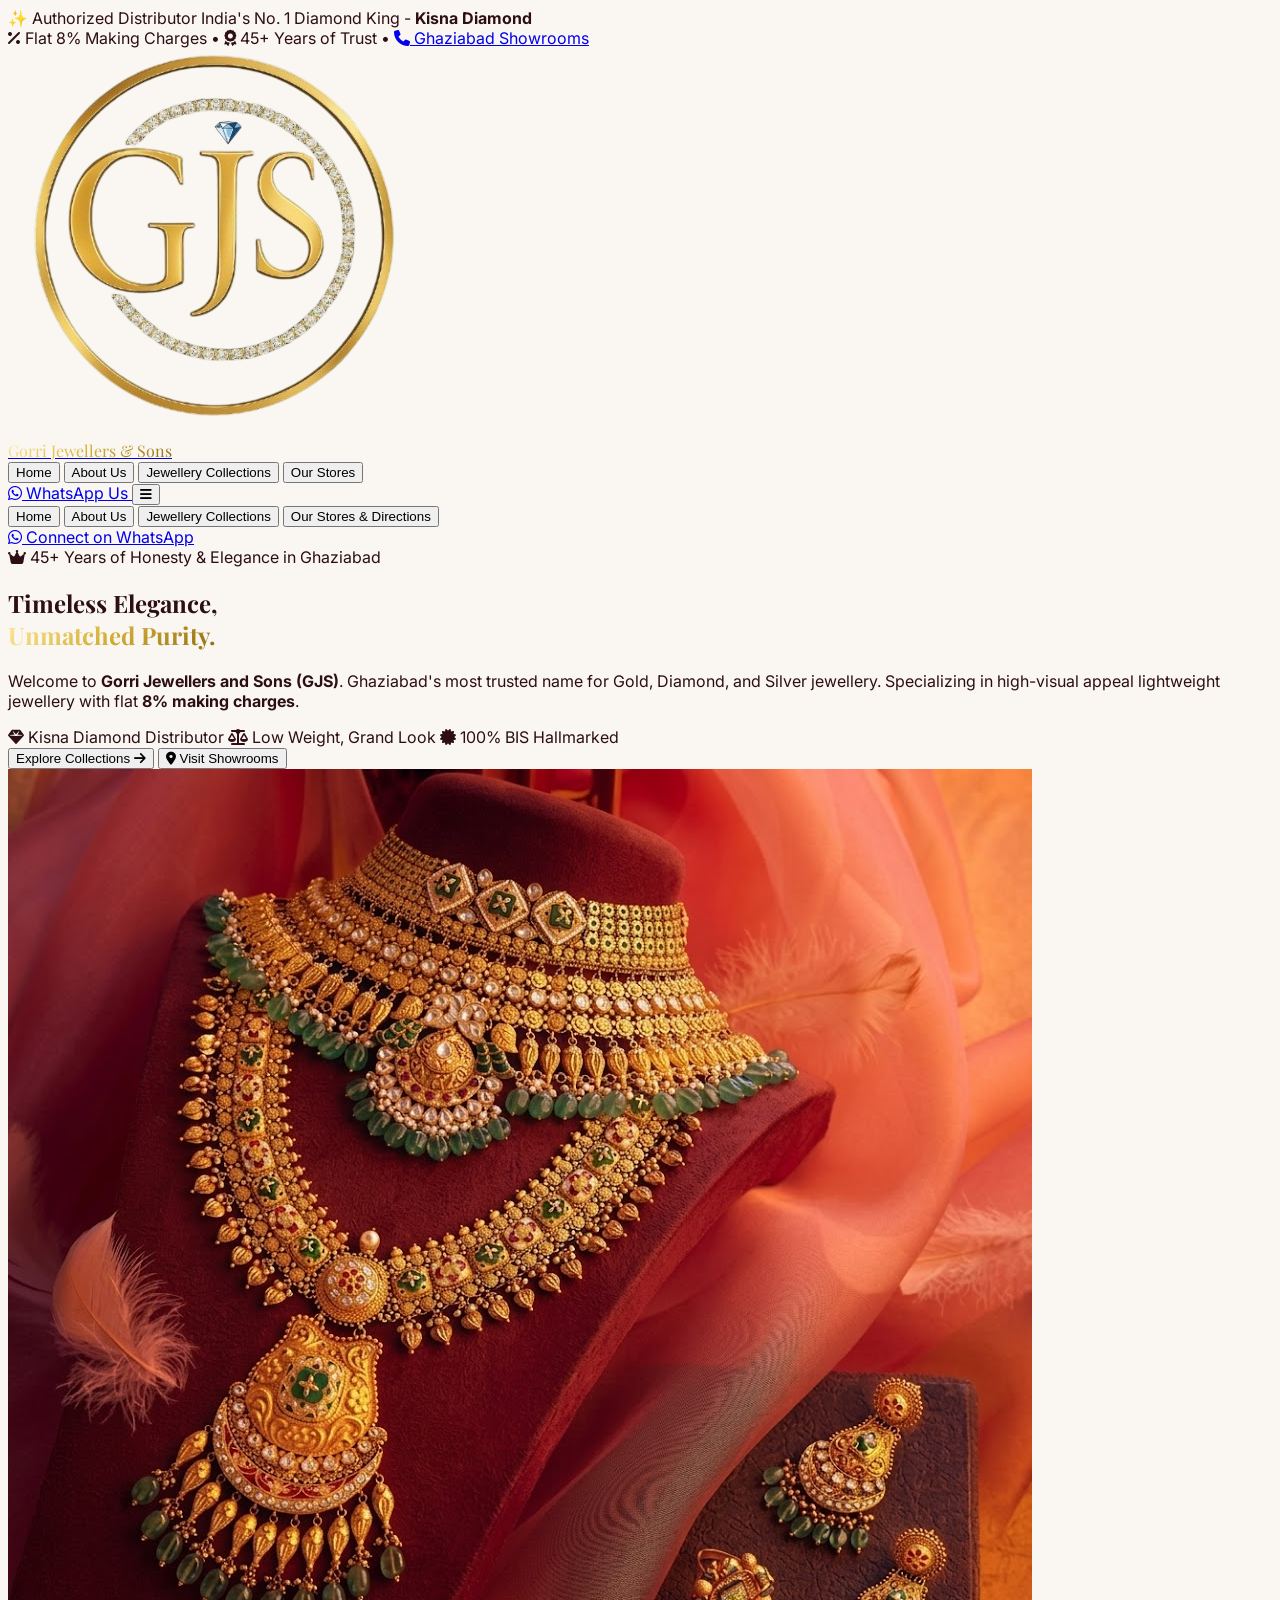
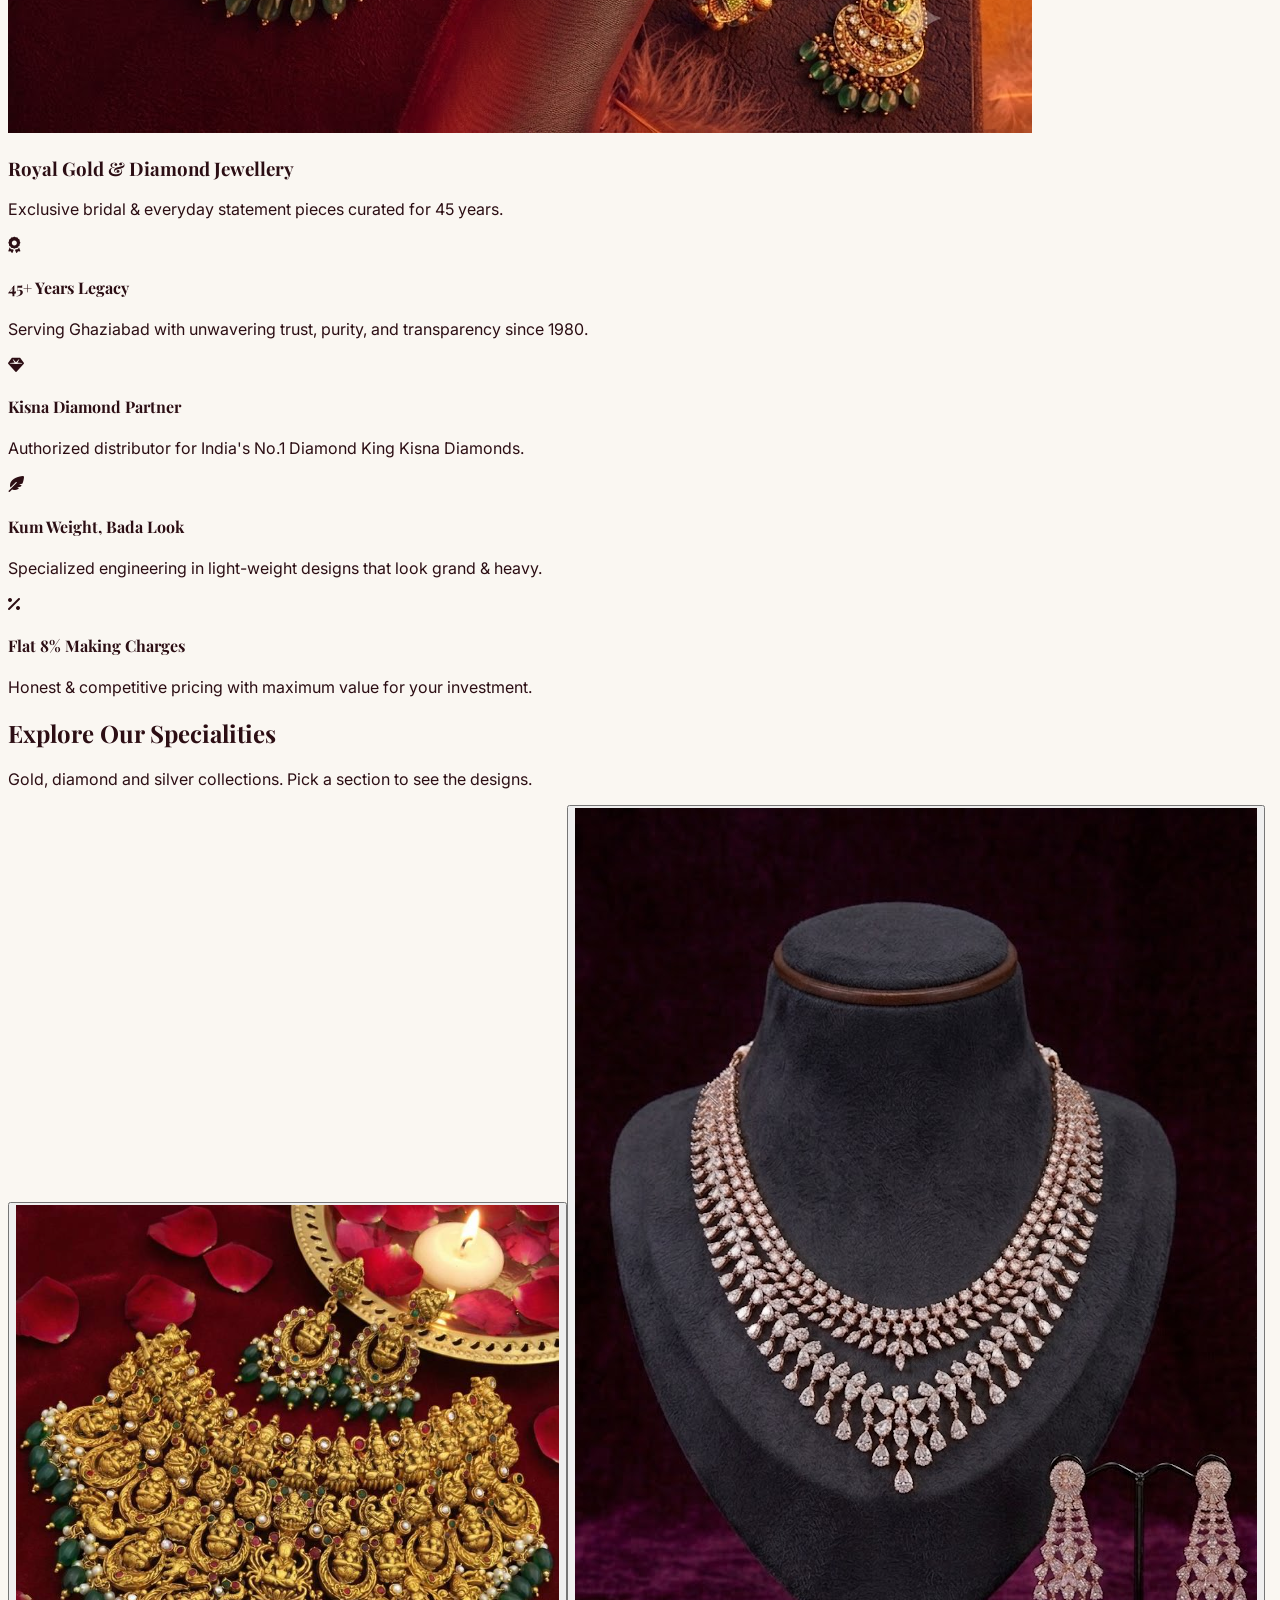
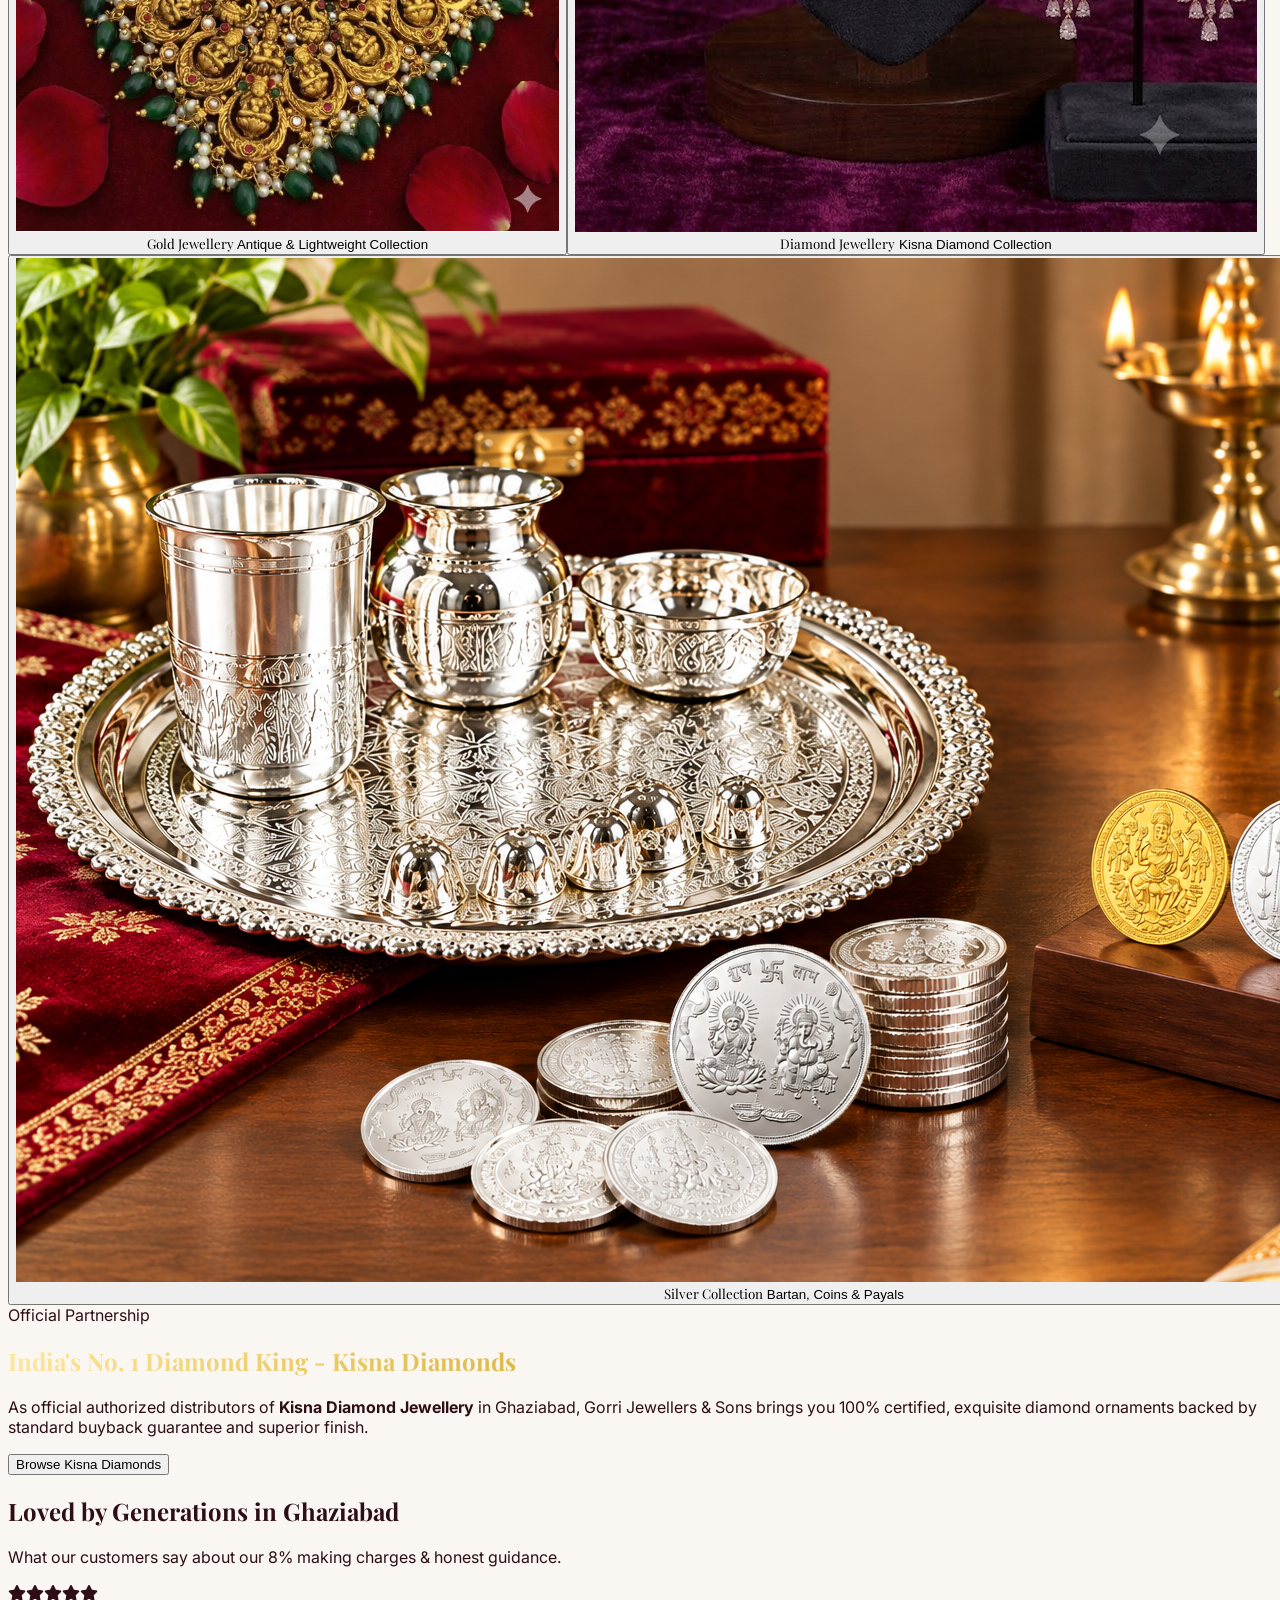
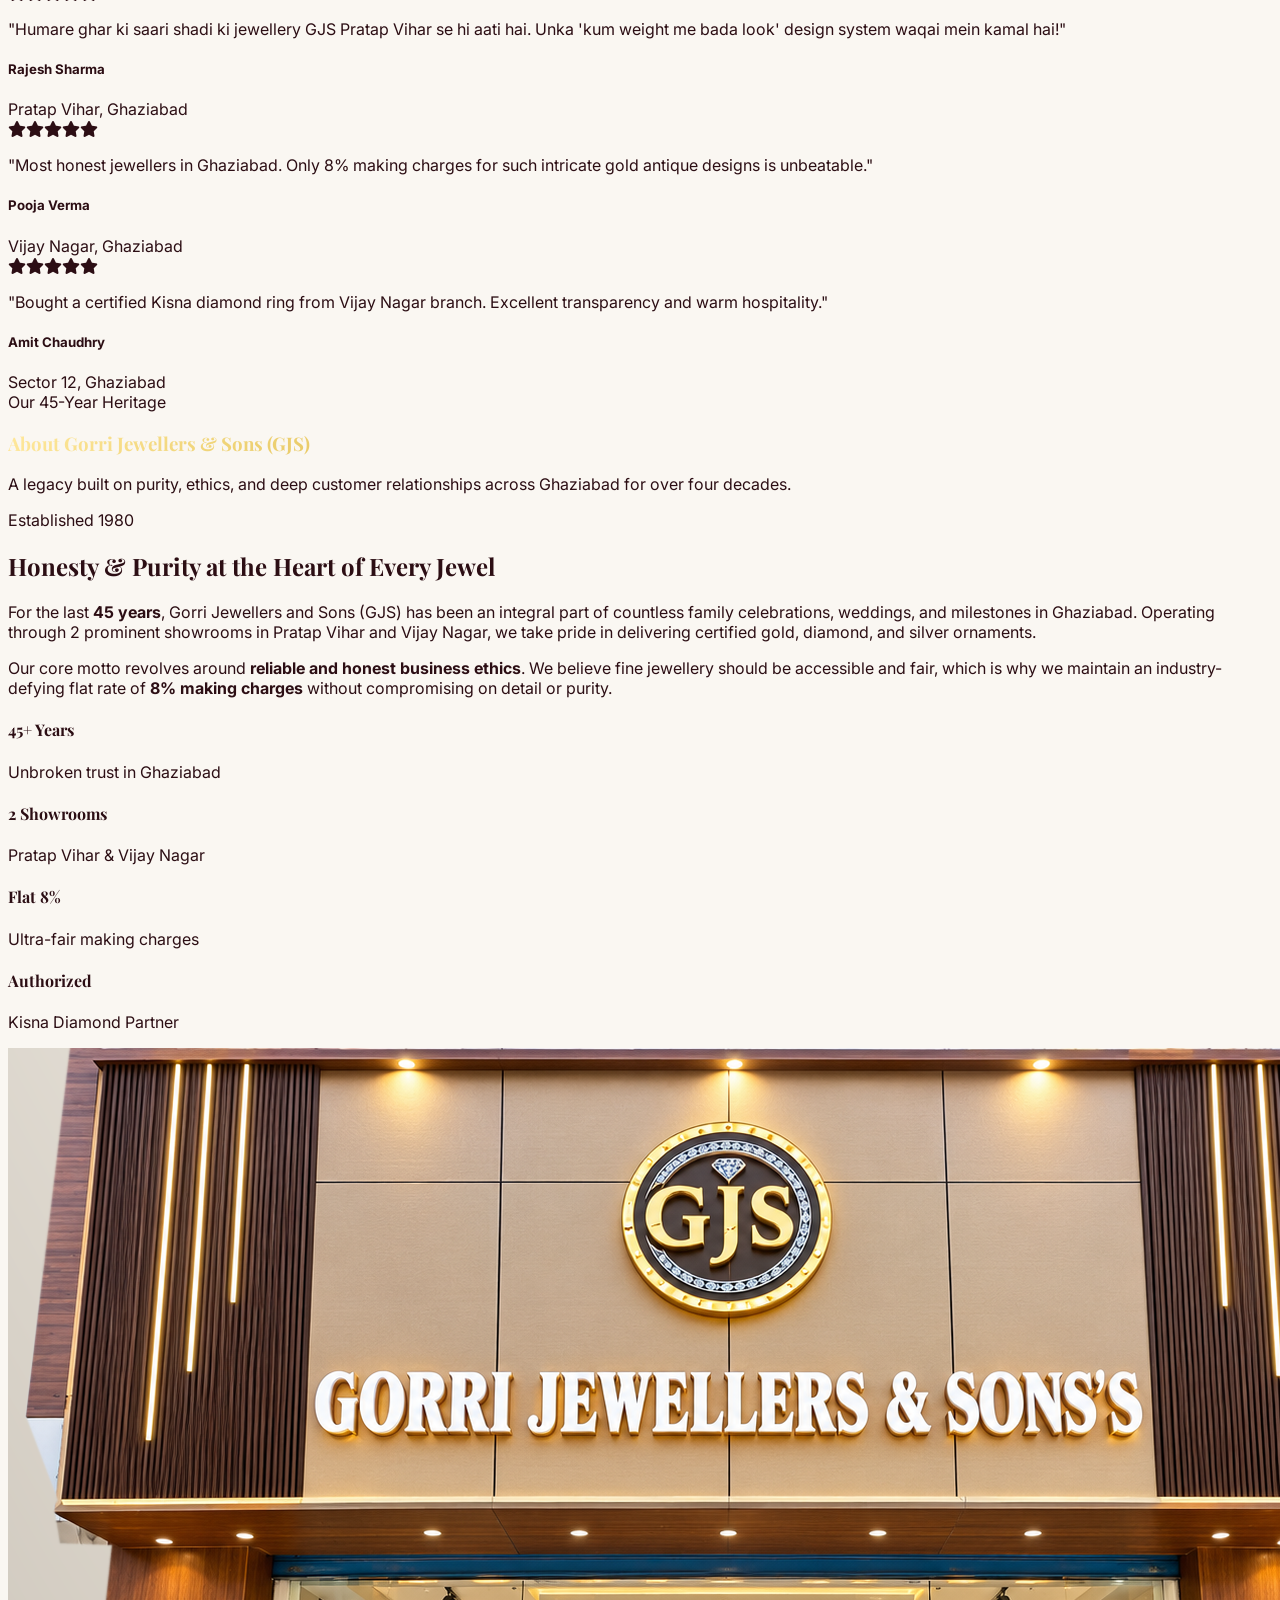
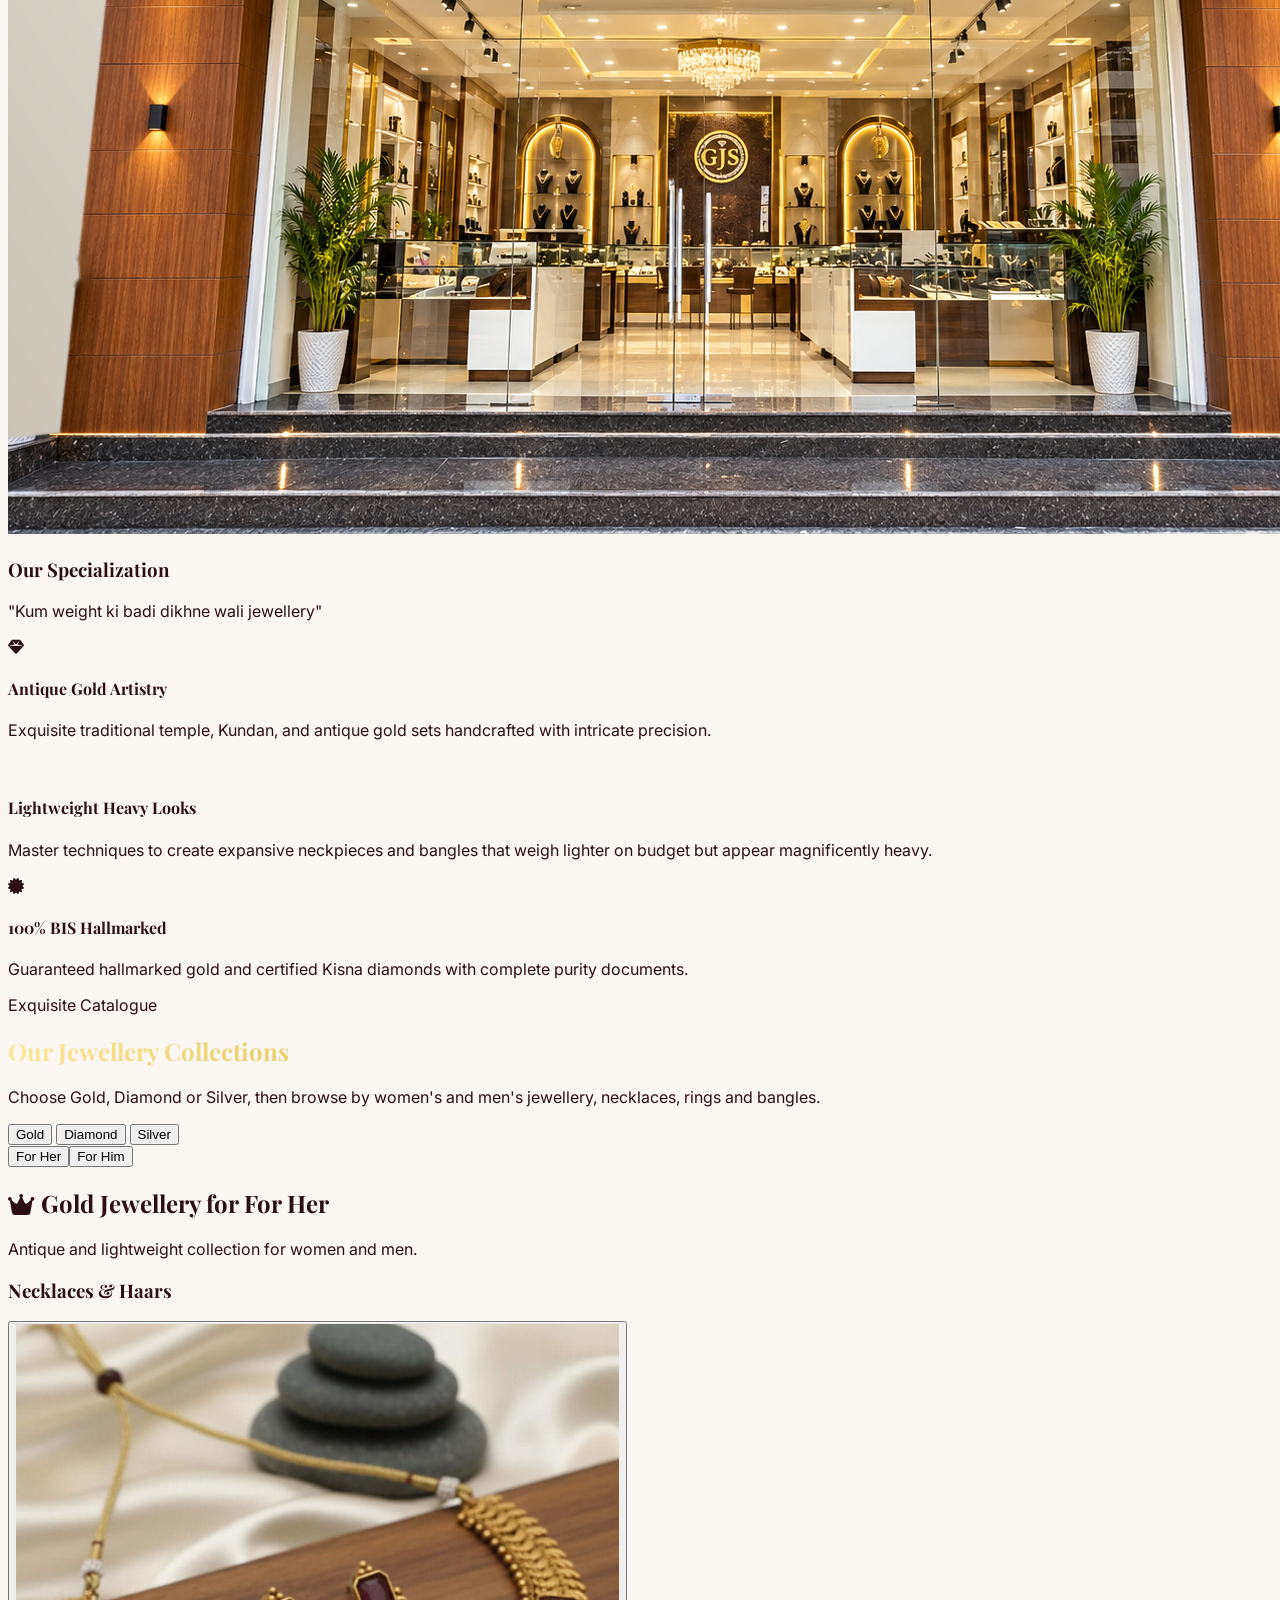
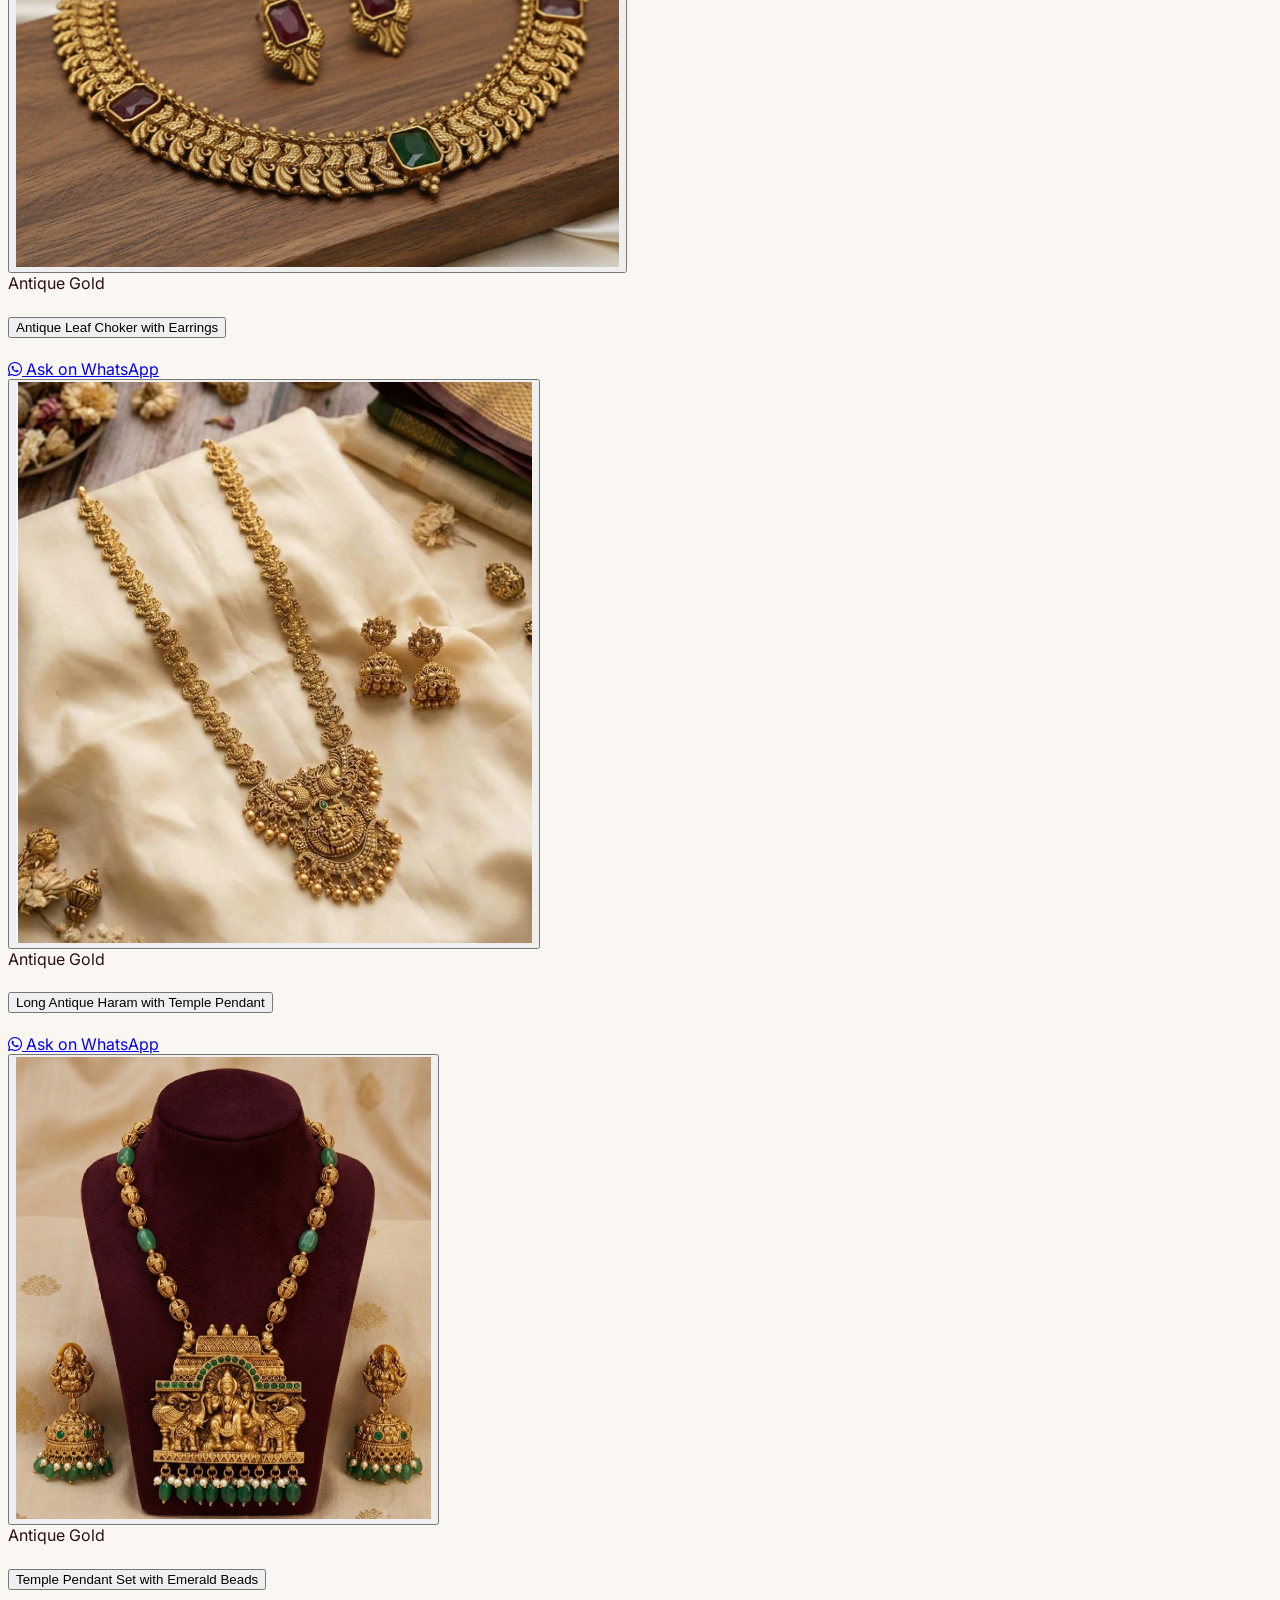
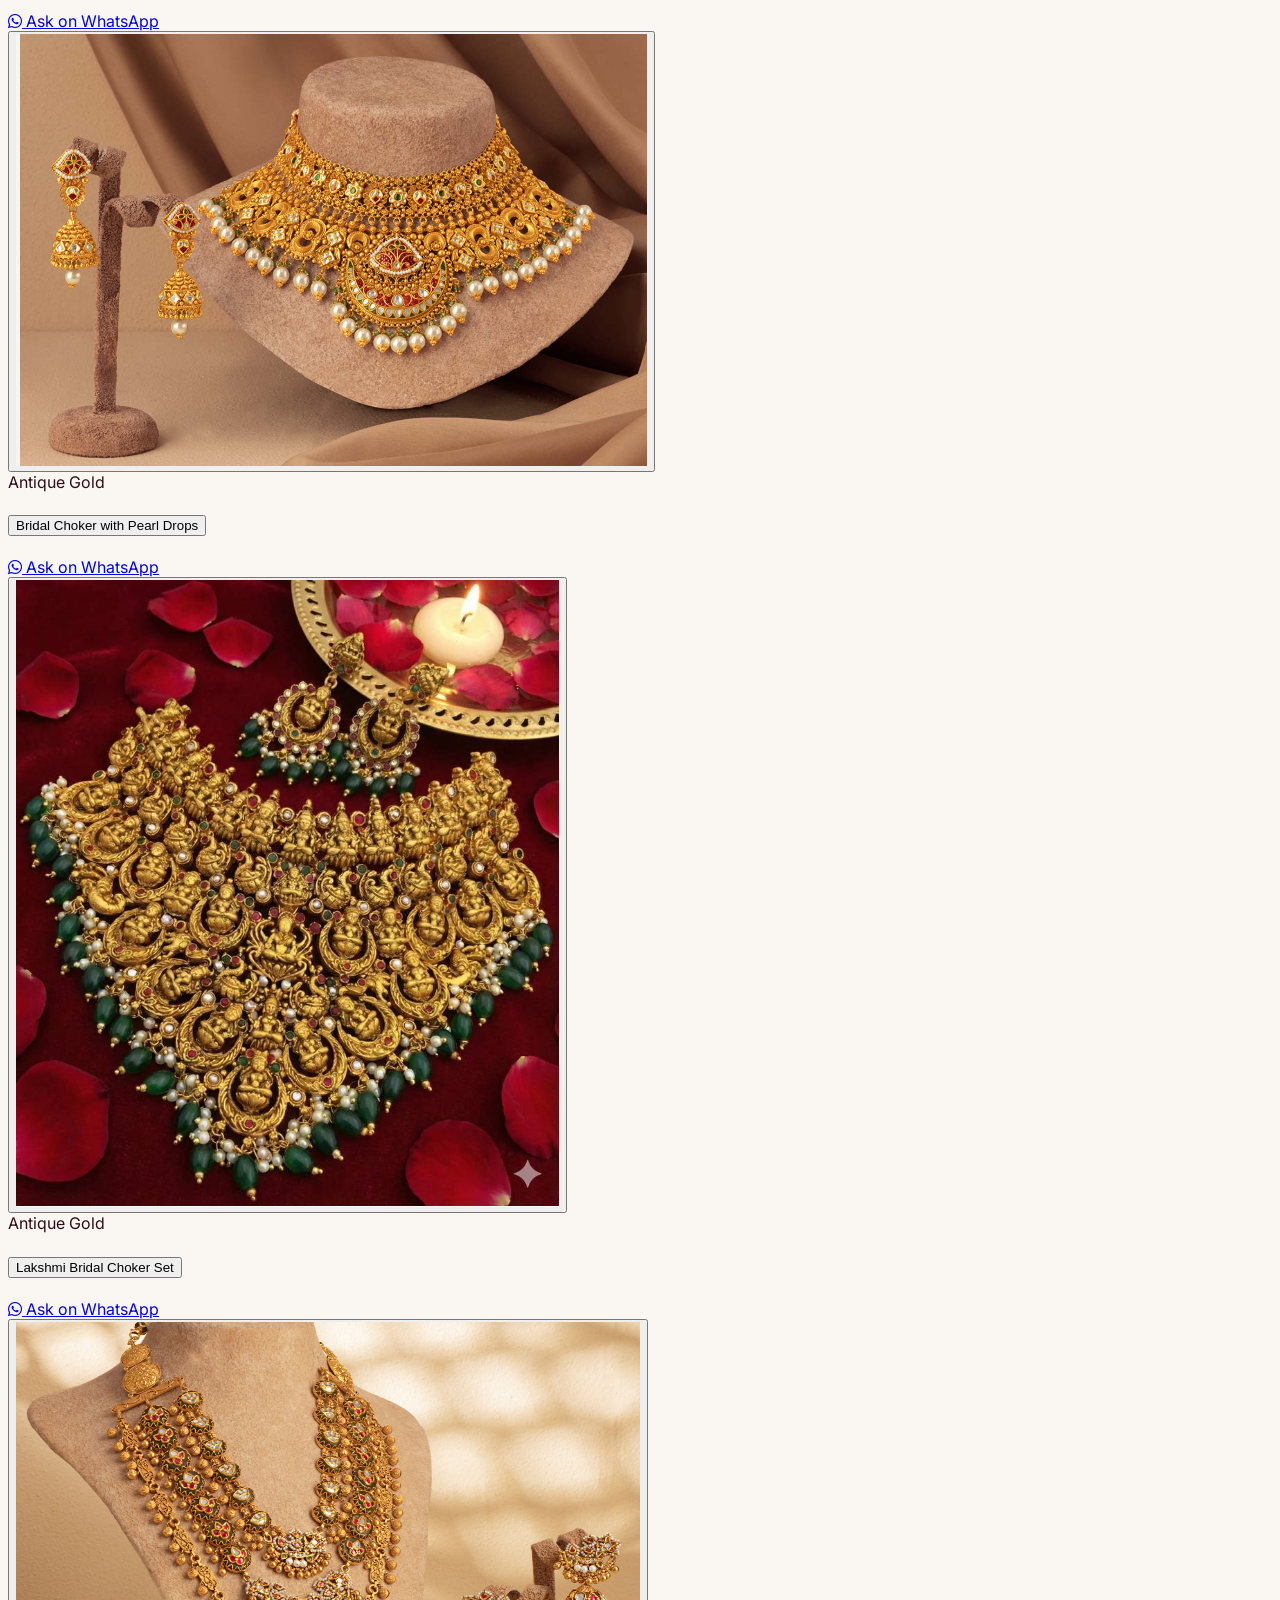
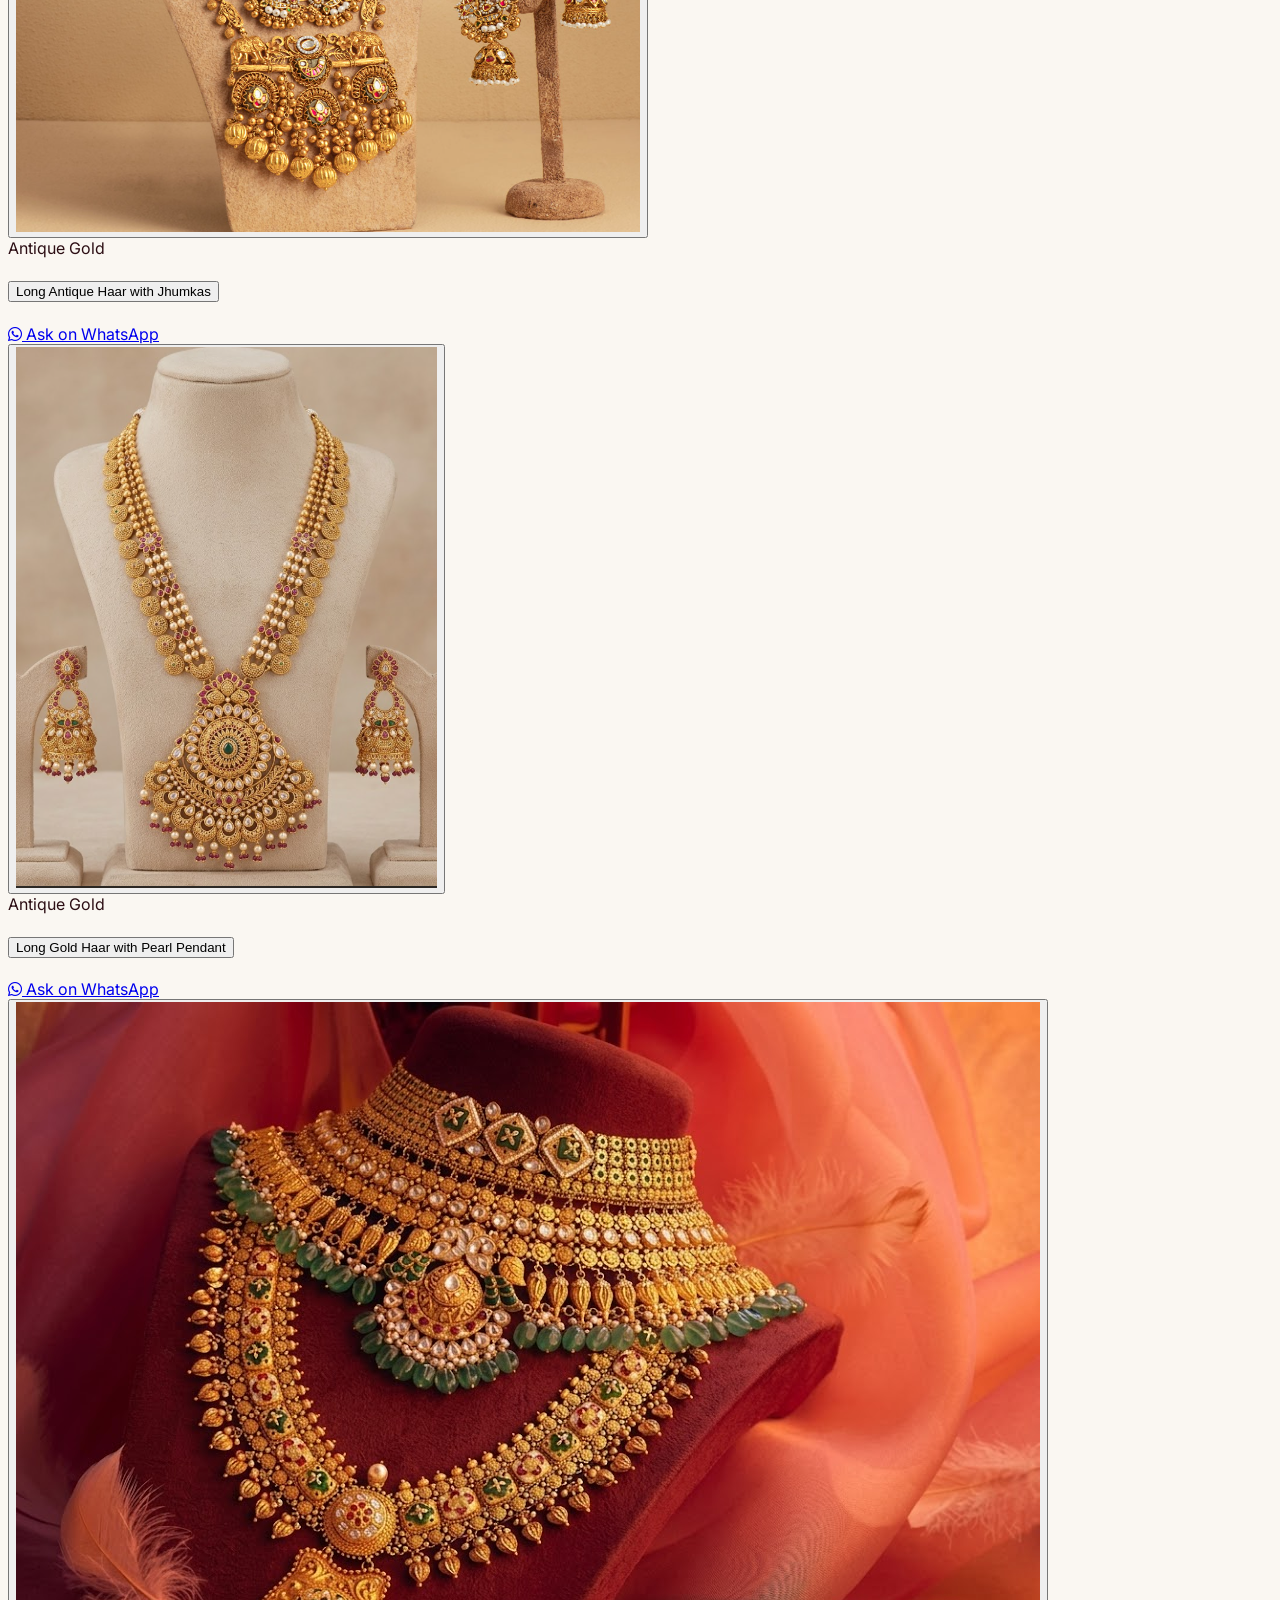
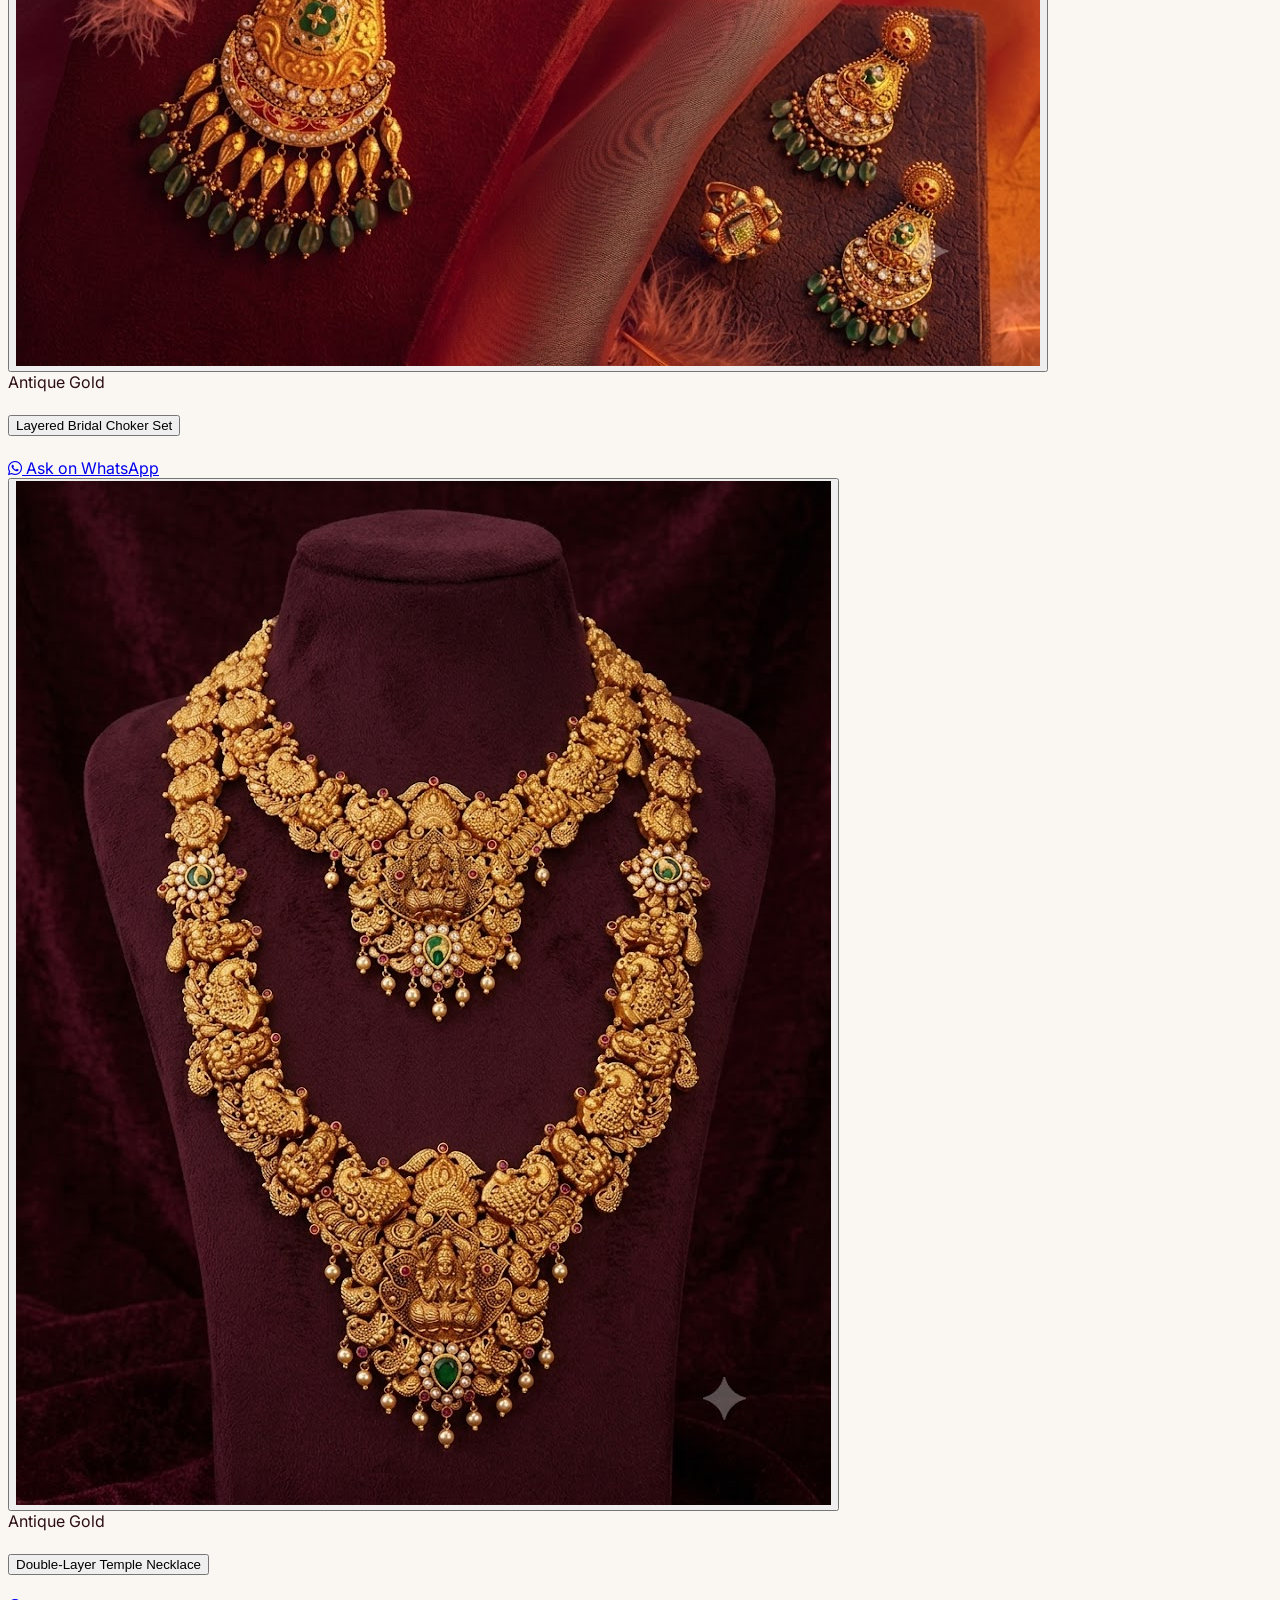
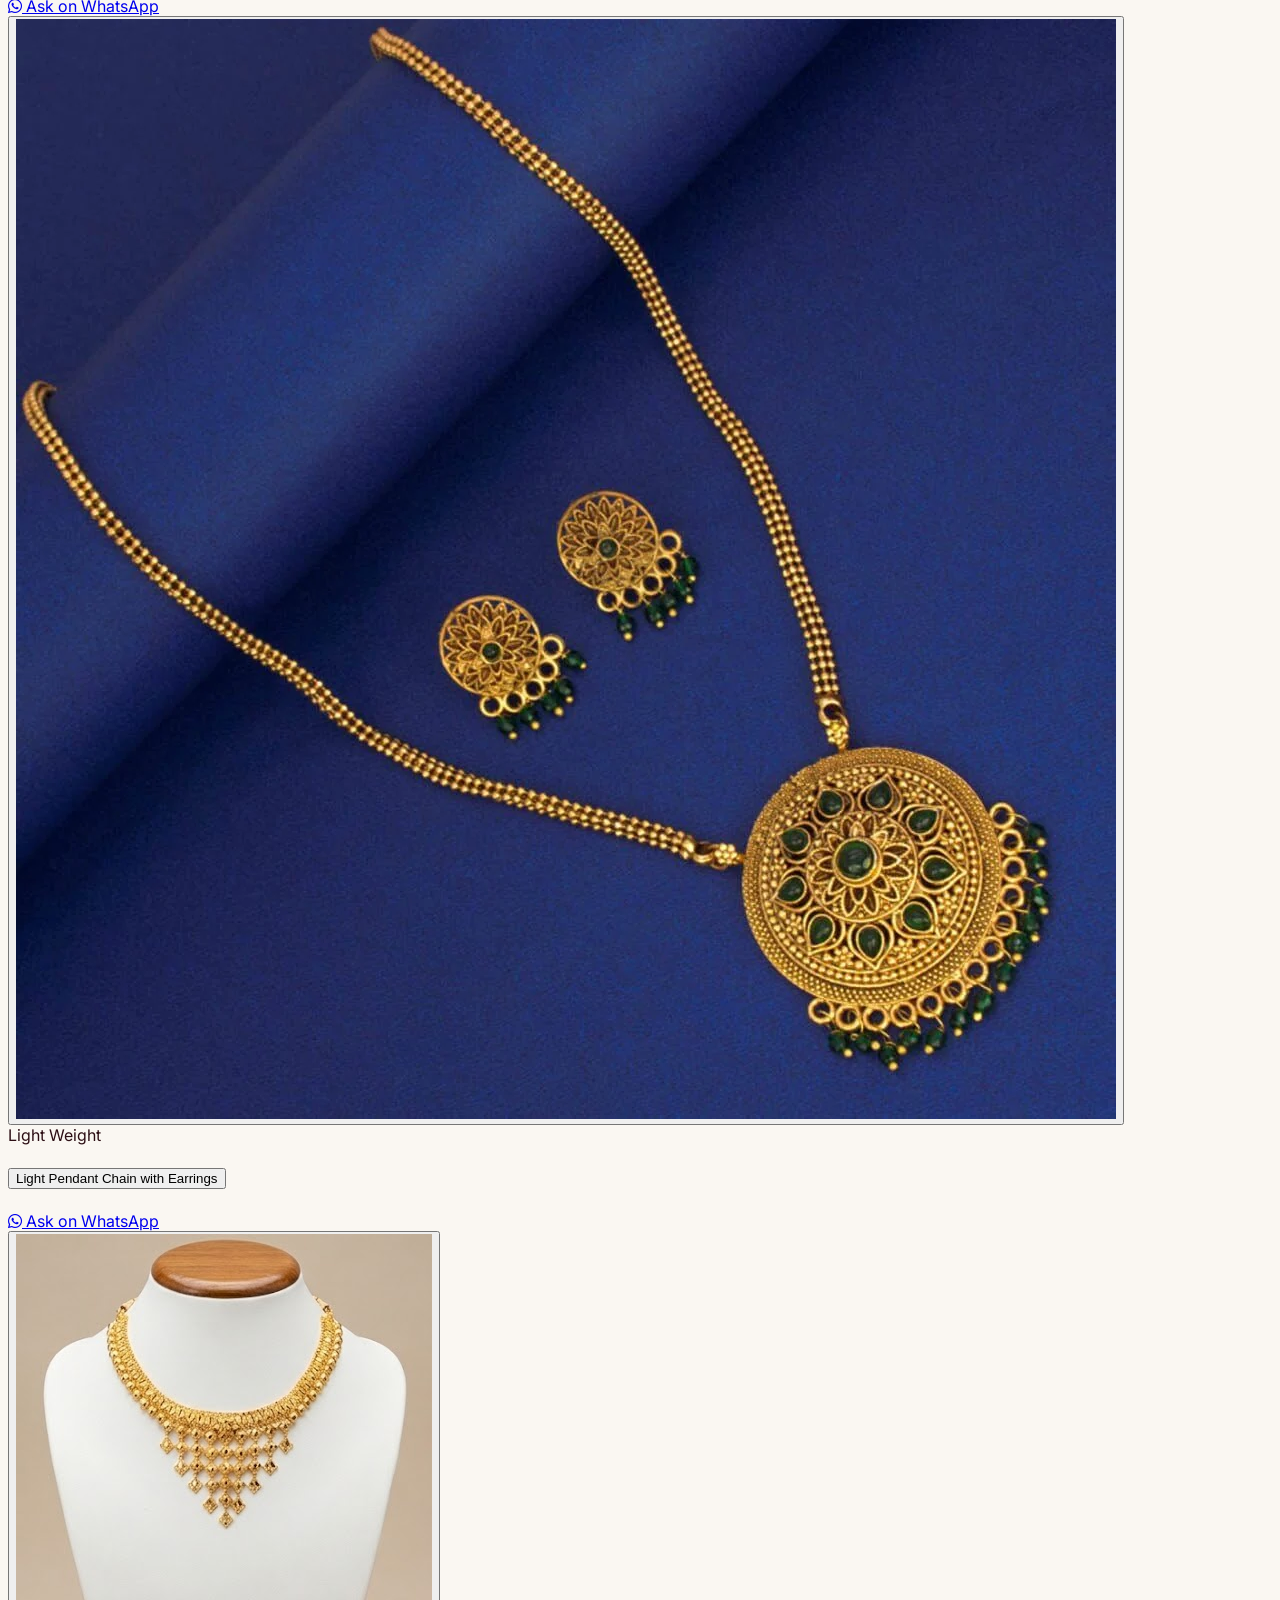
==== index.html @ e7a84b76 "feat: publish GJS jewellery static website" ====
<!DOCTYPE html>
<html lang="en" class="scroll-smooth">
<head>
    <meta charset="UTF-8">
    <meta name="viewport" content="width=device-width, initial-scale=1.0">
    <title>Gorri Jewellers & Sons (GJS) | Best Gold, Diamond & Silver Jewellery in Ghaziabad</title>
    <meta name="description" content="Gold, diamond and silver jewellery for women and men: necklaces, rings, bangles, silver bartan, coins and payals. Gorri Jewellers & Sons, Ghaziabad.">
    <!-- Tailwind CSS CDN -->
    <script src="https://cdn.tailwindcss.com"></script>
    <!-- Font Awesome Icons -->
    <link rel="stylesheet" href="https://cdnjs.cloudflare.com/ajax/libs/font-awesome/6.4.0/css/all.min.css">
    <!-- Google Fonts -->
    <link rel="preconnect" href="https://fonts.googleapis.com">
    <link rel="preconnect" href="https://fonts.gstatic.com" crossorigin>
    <link href="https://fonts.googleapis.com/css2?family=Inter:wght@300;400;500;600;700&family=Playfair+Display:ital,wght@0,500;0,600;0,700;0,800;1,400&display=swap" rel="stylesheet">

    <script>
        tailwind.config = {
            theme: {
                extend: {
                    colors: {
                        burgundy: {
                            800: '#3D0C13',
                            900: '#2C0E14',
                            950: '#1D080C',
                        },
                        gold: {
                            300: '#F3E5AB',
                            400: '#E6CA65',
                            500: '#D4AF37',
                            600: '#B89025',
                            700: '#916E13',
                        },
                        cream: '#FAF7F2',
                        creamDark: '#F2EBDC',
                    },
                    fontFamily: {
                        serif: ['"Playfair Display"', 'serif'],
                        sans: ['Inter', 'sans-serif'],
                    }
                }
            }
        }
    </script>
    <style>
        body {
            font-family: 'Inter', sans-serif;
            background-color: #FAF7F2;
            color: #2C0E14;
        }
        .font-serif {
            font-family: 'Playfair Display', serif;
        }
        .gold-gradient-text {
            background: linear-gradient(135deg, #FFE89C 0%, #D4AF37 50%, #916E13 100%);
            -webkit-background-clip: text;
            -webkit-text-fill-color: transparent;
        }
        .bg-pattern {
            background-color: #2C0E14;
            background-image: radial-gradient(#D4AF37 0.75px, transparent 0.75px), radial-gradient(#D4AF37 0.75px, #2C0E14 0.75px);
            background-size: 30px 30px;
            background-position: 0 0, 15px 15px;
        }
        button:focus-visible, a:focus-visible {
            outline: 2px solid #D4AF37;
            outline-offset: 2px;
        }
        .no-scrollbar { scrollbar-width: none; }
        .no-scrollbar::-webkit-scrollbar { display: none; }
        @media (prefers-reduced-motion: reduce) {
            html { scroll-behavior: auto !important; }
            * { transition-duration: 0.01ms !important; }
        }
    </style>
</head>
<body class="bg-cream text-burgundy-900 antialiased selection:bg-gold-500 selection:text-white">

    <!-- Top Announcement Bar -->
    <div class="bg-burgundy-950 text-gold-300 text-xs sm:text-sm py-2 px-4 border-b border-gold-500/20">
        <div class="max-w-7xl mx-auto flex flex-col sm:flex-row justify-between items-center text-center sm:text-left gap-1 sm:gap-4">
            <div class="flex items-center space-x-3">
                <span class="bg-gold-500/20 text-gold-300 px-2 py-0.5 rounded-full text-xs font-medium border border-gold-500/40">✨ Authorized Distributor</span>
                <span>India's No. 1 Diamond King - <strong>Kisna Diamond</strong></span>
            </div>
            <div class="flex items-center space-x-4 text-xs">
                <span><i class="fa-solid fa-percent text-gold-400 mr-1"></i> Flat 8% Making Charges</span>
                <span class="hidden md:inline">•</span>
                <span><i class="fa-solid fa-award text-gold-400 mr-1"></i> 45+ Years of Trust</span>
                <span>•</span>
                <a href="tel:+919821756547" class="hover:text-white transition-colors"><i class="fa-solid fa-phone text-gold-400 mr-1"></i> Ghaziabad Showrooms</a>
            </div>
        </div>
    </div>

    <!-- Main Header / Navbar -->
    <header class="sticky top-0 z-40 bg-burgundy-900/95 backdrop-blur-md text-white border-b border-gold-500/30 shadow-xl">
        <div class="max-w-7xl mx-auto px-4 sm:px-6 lg:px-8">
            <div class="flex items-center justify-between h-20">
                <!-- Logo Branding -->
                <a href="#home" onclick="showPage('home')" class="flex items-center space-x-3 group">
                    <div class="relative w-20 sm:w-24 h-auto flex items-center justify-center">
                        <img src="images/Logo-removebg.png" alt="Gorri Jewellers and Sons Logo" class="w-full h-full object-contain">
                    </div>
                    <div>
                        <span class="font-serif text-3xl sm:text-4xl font-bold gold-gradient-text">Gorri Jewellers & Sons</span>
                    </div>
                </a>

                <!-- Desktop Navigation Links -->
                <nav class="hidden md:flex items-center space-x-8 text-sm font-medium">
                    <button onclick="showPage('home')" id="nav-home" class="nav-btn text-gold-400 hover:text-gold-300 transition-colors py-2 border-b-2 border-gold-500">Home</button>
                    <button onclick="showPage('about')" id="nav-about" class="nav-btn text-gray-300 hover:text-gold-300 transition-colors py-2 border-b-2 border-transparent">About Us</button>
                    <button onclick="showPage('collections')" id="nav-collections" class="nav-btn text-gray-300 hover:text-gold-300 transition-colors py-2 border-b-2 border-transparent">Jewellery Collections</button>
                    <button onclick="showPage('stores')" id="nav-stores" class="nav-btn text-gray-300 hover:text-gold-300 transition-colors py-2 border-b-2 border-transparent">Our Stores</button>
                </nav>

                <!-- Action Button & Mobile Menu Toggle -->
                <div class="flex items-center space-x-3">
                    <a href="https://wa.me/919821756547?text=Hello%20GJS%20Jewellers,%20I%20would%20like%20to%20inquire%20about%20your%20jewellery%20collection." target="_blank" rel="noopener" class="hidden sm:inline-flex items-center space-x-2 bg-emerald-600 hover:bg-emerald-700 text-white px-4 py-2 rounded-full text-xs font-semibold shadow-lg transition-transform active:scale-95">
                        <i class="fa-brands fa-whatsapp text-lg"></i>
                        <span>WhatsApp Us</span>
                    </a>

                    <button id="mobile-menu-btn" onclick="toggleMobileMenu()" aria-label="Open menu" class="md:hidden text-gold-400 hover:text-white p-2 rounded-md focus:outline-none">
                        <i class="fa-solid fa-bars text-2xl"></i>
                    </button>
                </div>
            </div>
        </div>

        <!-- Mobile Menu Dropdown -->
        <div id="mobile-menu" class="hidden md:hidden bg-burgundy-950 border-b border-gold-500/30 px-4 pt-3 pb-6 space-y-3">
            <button onclick="showPage('home'); toggleMobileMenu()" class="block w-full text-left py-2 px-3 rounded-md text-gold-300 font-medium hover:bg-burgundy-900">Home</button>
            <button onclick="showPage('about'); toggleMobileMenu()" class="block w-full text-left py-2 px-3 rounded-md text-gray-200 font-medium hover:bg-burgundy-900">About Us</button>
            <button onclick="showPage('collections'); toggleMobileMenu()" class="block w-full text-left py-2 px-3 rounded-md text-gray-200 font-medium hover:bg-burgundy-900">Jewellery Collections</button>
            <button onclick="showPage('stores'); toggleMobileMenu()" class="block w-full text-left py-2 px-3 rounded-md text-gray-200 font-medium hover:bg-burgundy-900">Our Stores & Directions</button>
            <div class="pt-2 border-t border-gold-500/20 flex flex-col gap-2">
                <a href="https://wa.me/919821756547?text=Hello%20GJS%20Jewellers,%20I%20would%20like%20to%20inquire%20about%20your%20jewellery%20collection." target="_blank" rel="noopener" class="flex items-center justify-center space-x-2 bg-emerald-600 text-white py-2.5 rounded-lg text-sm font-semibold">
                    <i class="fa-brands fa-whatsapp text-lg"></i>
                    <span>Connect on WhatsApp</span>
                </a>
            </div>
        </div>
    </header>

    <!-- MAIN CONTAINER -->
    <main id="app-container">

        <!-- SECTION 1: HOME PAGE -->
        <div id="page-home" class="page-section -mt-16 sm:-mt-10">
            <section class="relative bg-burgundy-950 text-white overflow-hidden pt-2 pb-16 lg:py-24 border-b border-gold-500/30">
                <div class="absolute inset-0 opacity-20 bg-pattern"></div>
                <div class="max-w-7xl mx-auto px-4 sm:px-6 lg:px-8 relative z-10">
                    <div class="grid grid-cols-1 lg:grid-cols-12 gap-12 items-center">
                        <div class="lg:col-span-7 space-y-6 text-center lg:text-left">
                            <div class="inline-flex items-center space-x-2 bg-gold-500/10 border border-gold-500/40 text-gold-300 px-4 py-1.5 rounded-full text-xs sm:text-sm font-medium">
                                <i class="fa-solid fa-crown text-gold-400"></i>
                                <span>45+ Years of Honesty & Elegance in Ghaziabad</span>
                            </div>
                            <h1 class="font-serif text-3xl sm:text-5xl lg:text-6xl font-bold leading-tight">
                                Timeless Elegance, <br>
                                <span class="gold-gradient-text">Unmatched Purity.</span>
                            </h1>
                            <p class="text-gray-300 text-base sm:text-lg max-w-2xl mx-auto lg:mx-0 font-light leading-relaxed">
                                Welcome to <strong>Gorri Jewellers and Sons (GJS)</strong>. Ghaziabad's most trusted name for Gold, Diamond, and Silver jewellery. Specializing in high-visual appeal lightweight jewellery with flat <strong>8% making charges</strong>.
                            </p>

                            <!-- Special Feature Chips -->
                            <div class="pt-2 flex flex-wrap justify-center lg:justify-start gap-3 text-xs sm:text-sm">
                                <span class="bg-burgundy-900/80 border border-gold-500/30 px-3 py-1.5 rounded-md text-gold-200"><i class="fa-solid fa-gem text-gold-400 mr-1"></i> Kisna Diamond Distributor</span>
                                <span class="bg-burgundy-900/80 border border-gold-500/30 px-3 py-1.5 rounded-md text-gold-200"><i class="fa-solid fa-scale-balanced text-gold-400 mr-1"></i> Low Weight, Grand Look</span>
                                <span class="bg-burgundy-900/80 border border-gold-500/30 px-3 py-1.5 rounded-md text-gold-200"><i class="fa-solid fa-certificate text-gold-400 mr-1"></i> 100% BIS Hallmarked</span>
                            </div>
                            <div class="pt-4 flex flex-col sm:flex-row items-center justify-center lg:justify-start gap-4">
                                <button onclick="openCollection('gold','women')" class="w-full sm:w-auto bg-gradient-to-r from-gold-500 to-gold-600 hover:from-gold-600 hover:to-gold-700 text-burgundy-950 font-bold px-8 py-3.5 rounded-lg shadow-lg hover:shadow-gold-500/20 transition-all flex items-center justify-center space-x-2">
                                    <span>Explore Collections</span>
                                    <i class="fa-solid fa-arrow-right"></i>
                                </button>
                                <button onclick="showPage('stores')" class="w-full sm:w-auto border border-gold-400 text-gold-300 hover:bg-gold-500/10 font-medium px-6 py-3.5 rounded-lg transition-colors flex items-center justify-center space-x-2">
                                    <i class="fa-solid fa-location-dot"></i>
                                    <span>Visit Showrooms</span>
                                </button>
                            </div>
                        </div>
                        <div class="lg:col-span-5 relative">
                            <div class="relative mx-auto max-w-md lg:max-w-none">
                                <div class="absolute -inset-1 rounded-2xl bg-gradient-to-r from-gold-500 to-gold-700 blur opacity-40"></div>
                                <div class="relative bg-burgundy-900 border border-gold-500/40 rounded-2xl overflow-hidden shadow-2xl">
                                    <img src="images/Antique-necklace8.png" alt="Antique gold bridal choker set with matching earrings" class="w-full h-96 object-cover">
                                    <div class="p-6 bg-burgundy-950/90 text-center">
                                        <h3 class="font-serif text-xl font-semibold text-gold-300">Royal Gold & Diamond Jewellery</h3>
                                        <p class="text-xs text-gray-300 mt-1">Exclusive bridal & everyday statement pieces curated for 45 years.</p>
                                    </div>
                                </div>
                            </div>
                        </div>
                    </div>
                </div>
            </section>

            <!-- Key Trust USPs Bar -->
            <section class="py-12 bg-creamDark border-b border-gold-500/20">
                <div class="max-w-7xl mx-auto px-4 sm:px-6 lg:px-8">
                    <div class="grid grid-cols-1 md:grid-cols-4 gap-6 text-center">
                        <div class="p-6 bg-white rounded-xl shadow-sm border border-gold-500/20 hover:border-gold-500/50 transition-all flex flex-col justify-between">
                            <div>
                                <div class="w-12 h-12 bg-burgundy-900/10 text-gold-600 rounded-full flex items-center justify-center mx-auto mb-4 text-2xl">
                                    <i class="fa-solid fa-award"></i>
                                </div>
                                <h4 class="font-serif font-bold text-lg text-burgundy-900">45+ Years Legacy</h4>
                                <p class="text-xs text-gray-600 mt-1">Serving Ghaziabad with unwavering trust, purity, and transparency since 1980.</p>
                            </div>
                        </div>

                        <div class="p-6 bg-white rounded-xl shadow-sm border border-gold-500/20 hover:border-gold-500/50 transition-all flex flex-col justify-between">
                            <div>
                                <div class="w-12 h-12 bg-burgundy-900/10 text-gold-600 rounded-full flex items-center justify-center mx-auto mb-4 text-2xl">
                                    <i class="fa-solid fa-gem"></i>
                                </div>
                                <h4 class="font-serif font-bold text-lg text-burgundy-900">Kisna Diamond Partner</h4>
                                <p class="text-xs text-gray-600 mt-1">Authorized distributor for India's No.1 Diamond King Kisna Diamonds.</p>
                            </div>
                        </div>

                        <div class="p-6 bg-white rounded-xl shadow-sm border border-gold-500/20 hover:border-gold-500/50 transition-all flex flex-col justify-between">
                            <div>
                                <div class="w-12 h-12 bg-burgundy-900/10 text-gold-600 rounded-full flex items-center justify-center mx-auto mb-4 text-2xl">
                                    <i class="fa-solid fa-feather-pointed"></i>
                                </div>
                                <h4 class="font-serif font-bold text-lg text-burgundy-900">Kum Weight, Bada Look</h4>
                                <p class="text-xs text-gray-600 mt-1">Specialized engineering in light-weight designs that look grand & heavy.</p>
                            </div>
                        </div>

                        <div class="p-6 bg-white rounded-xl shadow-sm border border-gold-500/20 hover:border-gold-500/50 transition-all flex flex-col justify-between">
                            <div>
                                <div class="w-12 h-12 bg-burgundy-900/10 text-gold-600 rounded-full flex items-center justify-center mx-auto mb-4 text-2xl">
                                    <i class="fa-solid fa-percent"></i>
                                </div>
                                <h4 class="font-serif font-bold text-lg text-burgundy-900">Flat 8% Making Charges</h4>
                                <p class="text-xs text-gray-600 mt-1">Honest & competitive pricing with maximum value for your investment.</p>
                            </div>
                        </div>
                    </div>
                </div>
            </section>

            <!-- Browse the collection: every tile opens the matching section -->
            <section class="max-w-7xl mx-auto px-4 sm:px-6 lg:px-8 py-14">
                <div class="text-center max-w-2xl mx-auto mb-10">
                    <h2 class="font-serif text-3xl sm:text-4xl font-bold text-burgundy-900">Explore Our Specialities</h2>
                    <p class="text-sm text-gray-600 mt-2">Gold, diamond and silver collections. Pick a section to see the designs.</p>
                </div>
                <div id="home-tiles" class="grid grid-cols-1 sm:grid-cols-3 gap-6"></div>
            </section>

            <!-- Kisna Diamond Special Banner -->
            <section class="bg-burgundy-900 text-white py-14 px-4 sm:px-6 lg:px-8 border-y border-gold-500/30">
                <div class="max-w-7xl mx-auto grid grid-cols-1 md:grid-cols-12 gap-8 items-center">
                    <div class="md:col-span-8 space-y-4">
                        <span class="bg-gold-500/20 text-gold-300 text-xs px-3 py-1 rounded-full font-semibold border border-gold-500/40 uppercase tracking-widest">Official Partnership</span>
                        <h2 class="font-serif text-3xl sm:text-3xl font-bold gold-gradient-text">India's No. 1 Diamond King - Kisna Diamonds</h2>
                        <p class="text-gray-300 text-sm sm:text-base leading-relaxed">
                            As official authorized distributors of <strong>Kisna Diamond Jewellery</strong> in Ghaziabad, Gorri Jewellers & Sons brings you 100% certified, exquisite diamond ornaments backed by standard buyback guarantee and superior finish.
                        </p>
                    </div>
                    <div class="md:col-span-4 text-center md:text-right">
                        <button onclick="openCollection('diamond')" class="bg-gold-500 hover:bg-gold-400 text-burgundy-950 font-bold px-6 py-3 rounded-lg transition-all shadow-md">
                            Browse Kisna Diamonds
                        </button>
                    </div>
                </div>
            </section>

            <!-- Testimonials & Customer Trust -->
            <section class="py-16 bg-cream">
                <div class="max-w-7xl mx-auto px-4 sm:px-6 lg:px-8">
                    <div class="text-center max-w-2xl mx-auto mb-12">
                        <h2 class="font-serif text-3xl font-bold text-burgundy-900">Loved by Generations in Ghaziabad</h2>
                        <p class="text-gray-600 text-sm mt-2">What our customers say about our 8% making charges & honest guidance.</p>
                    </div>

                    <div class="grid grid-cols-1 md:grid-cols-3 gap-6">
                        <div class="bg-white p-6 rounded-xl border border-gold-500/20 shadow-sm space-y-3 flex flex-col justify-between">
                            <div>
                                <div class="flex text-gold-500 text-sm space-x-1 mb-2">
                                    <i class="fa-solid fa-star"></i><i class="fa-solid fa-star"></i><i class="fa-solid fa-star"></i><i class="fa-solid fa-star"></i><i class="fa-solid fa-star"></i>
                                </div>
                                <p class="text-xs text-gray-700 italic">"Humare ghar ki saari shadi ki jewellery GJS Pratap Vihar se hi aati hai. Unka 'kum weight me bada look' design system waqai mein kamal hai!"</p>
                            </div>
                            <div class="pt-2 border-t border-gray-100">
                                <h5 class="font-semibold text-sm text-burgundy-900">Rajesh Sharma</h5>
                                <span class="text-[11px] text-gray-500">Pratap Vihar, Ghaziabad</span>
                            </div>
                        </div>

                        <div class="bg-white p-6 rounded-xl border border-gold-500/20 shadow-sm space-y-3 flex flex-col justify-between">
                            <div>
                                <div class="flex text-gold-500 text-sm space-x-1 mb-2">
                                    <i class="fa-solid fa-star"></i><i class="fa-solid fa-star"></i><i class="fa-solid fa-star"></i><i class="fa-solid fa-star"></i><i class="fa-solid fa-star"></i>
                                </div>
                                <p class="text-xs text-gray-700 italic">"Most honest jewellers in Ghaziabad. Only 8% making charges for such intricate gold antique designs is unbeatable."</p>
                            </div>
                            <div class="pt-2 border-t border-gray-100">
                                <h5 class="font-semibold text-sm text-burgundy-900">Pooja Verma</h5>
                                <span class="text-[11px] text-gray-500">Vijay Nagar, Ghaziabad</span>
                            </div>
                        </div>

                        <div class="bg-white p-6 rounded-xl border border-gold-500/20 shadow-sm space-y-3 flex flex-col justify-between">
                            <div>
                                <div class="flex text-gold-500 text-sm space-x-1 mb-2">
                                    <i class="fa-solid fa-star"></i><i class="fa-solid fa-star"></i><i class="fa-solid fa-star"></i><i class="fa-solid fa-star"></i><i class="fa-solid fa-star"></i>
                                </div>
                                <p class="text-xs text-gray-700 italic">"Bought a certified Kisna diamond ring from Vijay Nagar branch. Excellent transparency and warm hospitality."</p>
                            </div>
                            <div class="pt-2 border-t border-gray-100">
                                <h5 class="font-semibold text-sm text-burgundy-900">Amit Chaudhry</h5>
                                <span class="text-[11px] text-gray-500">Sector 12, Ghaziabad</span>
                            </div>
                        </div>
                    </div>
                </div>
            </section>
        </div>

        <!-- SECTION 2: ABOUT US PAGE -->
        <div id="page-about" class="page-section hidden">
            <section class="bg-burgundy-950 text-white py-16 px-4 sm:px-6 lg:px-8 border-b border-gold-500/30 text-center">
                <div class="max-w-4xl mx-auto space-y-4">
                    <span class="text-gold-400 text-xs uppercase tracking-widest font-semibold">Our 45-Year Heritage</span>
                    <h3 class="font-serif text-4xl sm:text-3xl font-bold gold-gradient-text">About Gorri Jewellers & Sons (GJS)</h3>
                    <p class="text-gray-300 text-sm sm:text-base max-w-2xl mx-auto font-light leading-relaxed">
                        A legacy built on purity, ethics, and deep customer relationships across Ghaziabad for over four decades.
                    </p>
                </div>
            </section>
            
            <!-- Main Story Section -->
            <section class="py-16 px-4 sm:px-6 lg:px-8 max-w-7xl mx-auto">
                <div class="grid grid-cols-1 lg:grid-cols-12 gap-12 items-center">
                    <div class="lg:col-span-6 space-y-6">
                        <span class="text-gold-600 font-semibold text-sm uppercase tracking-wider">Established 1980</span>
                        <h2 class="font-serif text-3xl sm:text-4xl font-bold text-burgundy-900">Honesty & Purity at the Heart of Every Jewel</h2>
                        <p class="text-gray-700 text-sm sm:text-base leading-relaxed">
                            For the last <strong>45 years</strong>, Gorri Jewellers and Sons (GJS) has been an integral part of countless family celebrations, weddings, and milestones in Ghaziabad. Operating through 2 prominent showrooms in Pratap Vihar and Vijay Nagar, we take pride in delivering certified gold, diamond, and silver ornaments.
                        </p>
                        <p class="text-gray-700 text-sm sm:text-base leading-relaxed">
                            Our core motto revolves around <strong>reliable and honest business ethics</strong>. We believe fine jewellery should be accessible and fair, which is why we maintain an industry-defying flat rate of <strong>8% making charges</strong> without compromising on detail or purity.
                        </p>
                        
                        <div class="grid grid-cols-2 gap-4 pt-4 border-t border-gold-500/20">
                            <div>
                                <h4 class="font-serif text-2xl font-bold text-gold-600">45+ Years</h4>
                                <p class="text-xs text-gray-600">Unbroken trust in Ghaziabad</p>
                            </div>
                            <div>
                                <h4 class="font-serif text-2xl font-bold text-gold-600">2 Showrooms</h4>
                                <p class="text-xs text-gray-600">Pratap Vihar & Vijay Nagar</p>
                            </div>
                            <div>
                                <h4 class="font-serif text-2xl font-bold text-gold-600">Flat 8%</h4>
                                <p class="text-xs text-gray-600">Ultra-fair making charges</p>
                            </div>
                            <div>
                                <h4 class="font-serif text-2xl font-bold text-gold-600">Authorized</h4>
                                <p class="text-xs text-gray-600">Kisna Diamond Partner</p>
                            </div>
                        </div>
                    </div>

                    <div class="lg:col-span-6">
                        <div class="relative">
                            <div class="absolute -inset-2 rounded-2xl bg-gradient-to-r from-gold-500 to-gold-700 opacity-30 blur"></div>
                            <img src="images/ShopFront.png" alt="GJS Craftsmanship" class="relative rounded-xl shadow-xl w-full h-[420px] object-cover">
                        </div>
                    </div>
                </div>
            </section>

            <!-- Specialty Highlight Box -->
            <section class="bg-creamDark py-16 border-y border-gold-500/20">
                <div class="max-w-7xl mx-auto px-4 sm:px-6 lg:px-8">
                    <div class="text-center max-w-3xl mx-auto mb-10">
                        <h3 class="font-serif text-3xl font-bold text-burgundy-900">Our Specialization</h3>
                        <p class="text-gray-600 text-sm mt-2">"Kum weight ki badi dikhne wali jewellery"</p>
                    </div>

                    <div class="grid grid-cols-1 md:grid-cols-3 gap-8">
                        <div class="bg-white p-8 rounded-xl shadow-sm border border-gold-500/20 text-center space-y-3 flex flex-col justify-between">
                            <div>
                                <div class="w-14 h-14 bg-burgundy-900 text-gold-400 rounded-full flex items-center justify-center mx-auto text-2xl mb-4">
                                    <i class="fa-solid fa-gem"></i>
                                </div>
                                <h4 class="font-serif font-bold text-xl text-burgundy-900">Antique Gold Artistry</h4>
                                <p class="text-xs text-gray-600 leading-relaxed mt-2">Exquisite traditional temple, Kundan, and antique gold sets handcrafted with intricate precision.</p>
                            </div>
                        </div>

                        <div class="bg-white p-8 rounded-xl shadow-sm border border-gold-500/20 text-center space-y-3 flex flex-col justify-between">
                            <div>
                                <div class="w-14 h-14 bg-burgundy-900 text-gold-400 rounded-full flex items-center justify-center mx-auto text-2xl mb-4">
                                    <i class="fa-solid fa-sparkles"></i>
                                </div>
                                <h4 class="font-serif font-bold text-xl text-burgundy-900">Lightweight Heavy Looks</h4>
                                <p class="text-xs text-gray-600 leading-relaxed mt-2">Master techniques to create expansive neckpieces and bangles that weigh lighter on budget but appear magnificently heavy.</p>
                            </div>
                        </div>

                        <div class="bg-white p-8 rounded-xl shadow-sm border border-gold-500/20 text-center space-y-3 flex flex-col justify-between">
                            <div>
                                <div class="w-14 h-14 bg-burgundy-900 text-gold-400 rounded-full flex items-center justify-center mx-auto text-2xl mb-4">
                                    <i class="fa-solid fa-certificate"></i>
                                </div>
                                <h4 class="font-serif font-bold text-xl text-burgundy-900">100% BIS Hallmarked</h4>
                                <p class="text-xs text-gray-600 leading-relaxed mt-2">Guaranteed hallmarked gold and certified Kisna diamonds with complete purity documents.</p>
                            </div>
                        </div>
                    </div>
                </div>
            </section>
        </div>

        <!-- SECTION 3: COLLECTIONS PAGE -->
        <div id="page-collections" class="page-section hidden">
            <section class="bg-burgundy-950 text-white py-12 px-4 sm:px-6 lg:px-8 border-b border-gold-500/30 text-center">
                <div class="max-w-4xl mx-auto space-y-3">
                    <span class="text-gold-400 text-xs uppercase tracking-widest font-semibold">Exquisite Catalogue</span>
                    <h1 class="font-serif text-3xl sm:text-5xl font-bold gold-gradient-text">Our Jewellery Collections</h1>
                    <p class="text-gray-300 text-xs sm:text-sm max-w-xl mx-auto font-light">
                        Choose Gold, Diamond or Silver, then browse by women's and men's jewellery, necklaces, rings and bangles.
                    </p>
                </div>
            </section>

            <!-- Filter bar: metal tabs, then women/men and category shortcuts -->
            <section id="filter-bar" class="bg-white border-b border-gold-500/20 md:sticky md:top-20 z-30 shadow-sm">
                <div class="max-w-7xl mx-auto px-4 sm:px-6 lg:px-8 py-3 space-y-3">
                    <div class="flex justify-center gap-2 sm:gap-4">
                        <button data-metal="gold" onclick="switchMainCategory('gold')" class="main-cat-tab px-5 sm:px-6 py-2.5 rounded-full text-xs font-bold">Gold</button>
                        <button data-metal="diamond" onclick="switchMainCategory('diamond')" class="main-cat-tab px-5 sm:px-6 py-2.5 rounded-full text-xs font-bold">Diamond</button>
                        <button data-metal="silver" onclick="switchMainCategory('silver')" class="main-cat-tab px-5 sm:px-6 py-2.5 rounded-full text-xs font-bold">Silver</button>
                    </div>
                    <div id="sub-nav" class="flex items-center gap-2 overflow-x-auto no-scrollbar whitespace-nowrap sm:justify-center"></div>
                </div>
            </section>

            <!-- Filled by renderCollections() -->
            <div id="catalog" class="max-w-7xl mx-auto px-4 sm:px-6 lg:px-8 py-10 space-y-14"></div>
        </div>

        <!-- SECTION 4: SHOWROOM LOCATIONS -->
        <div id="page-stores" class="page-section hidden">
            <section class="bg-burgundy-950 text-white py-14 px-4 sm:px-6 lg:px-8 border-b border-gold-500/30 text-center">
                <div class="max-w-4xl mx-auto space-y-3">
                    <span class="text-gold-400 text-xs uppercase tracking-widest font-semibold">Visit Our Showrooms</span>
                    <h1 class="font-serif text-3xl sm:text-5xl font-bold gold-gradient-text">Ghaziabad Branch Locations</h1>
                    <p class="text-gray-300 text-xs sm:text-sm max-w-xl mx-auto font-light">
                        Step into our air-conditioned showrooms to view our full collection in person.
                    </p>
                </div>
            </section>
            <section class="py-16 px-4 sm:px-6 lg:px-8 max-w-7xl mx-auto space-y-12">
                <!-- Both Showrooms Cards -->
                <div class="grid grid-cols-1 md:grid-cols-2 gap-8">
                    
                    <!-- Branch 1 Card -->
                    <div class="bg-white rounded-2xl border border-gold-500/30 shadow-lg overflow-hidden flex flex-col justify-between">
                        <div class="p-6 sm:p-8 space-y-4">
                            <div class="flex items-start justify-between">
                                <div>
                                    <span class="bg-gold-500/10 text-gold-700 text-xs font-bold px-3 py-1 rounded-full border border-gold-500/30">Branch 1</span>
                                    <h3 class="font-serif text-2xl font-bold text-burgundy-900 mt-2">Gorri Jewellers & Sons</h3>
                                    <p class="text-xs text-gray-500 font-medium">Pratap Vihar Branch</p>
                                </div>
                                <div class="w-10 h-10 bg-burgundy-900 text-gold-400 rounded-full flex items-center justify-center text-lg">
                                    <i class="fa-solid fa-store"></i>
                                </div>
                            </div>

                            <p class="text-sm text-gray-700 leading-relaxed">
                                <i class="fa-solid fa-location-dot text-gold-600 mr-2"></i>
                                Ground Floor, M-41, Sector 12, Block M, Pratap Vihar, Ghaziabad, Uttar Pradesh 201009
                            </p>
                            <p class="text-xs text-gray-500 italic">Landmark: Near VDS Convent & FirstCry Showroom</p>

                            <div class="space-y-2 text-xs text-gray-600 pt-2 border-t border-gray-100">
                                <p><i class="fa-solid fa-clock text-gold-600 mr-2"></i> Open Today: 10:30 AM - 9:30 PM (Weekly Closed: Tuesday)</p>
                                <p><i class="fa-solid fa-phone text-gold-600 mr-2"></i> Contact: +91 82876 80527</p>
                            </div>
                        </div>

                        <div class="bg-creamDark p-4 border-t border-gold-500/20 flex flex-col sm:flex-row gap-3">
                            <a href="https://www.google.com/maps/dir//Ground+Floor,+Gorri+Jewellers+and+Sons's+-+Best+Jewellers+In+Ghaziabad,+M-41,+near+VDS+Convent+and+First+Cry+Showroom,+Sector+12,+Block+M,+Pratap+Vihar,+Ghaziabad,+Uttar+Pradesh+201009/" target="_blank" class="flex-1 bg-burgundy-900 hover:bg-burgundy-950 text-gold-300 text-xs font-semibold py-2.5 px-4 rounded-lg text-center flex items-center justify-center space-x-2 transition-colors">
                                <i class="fa-solid fa-diamond-turn-right text-gold-400"></i>
                                <span>Get Google Maps Direction</span>
                            </a>
                        </div>
                    </div>

                    <!-- Branch 2 Card -->
                    <div class="bg-white rounded-2xl border border-gold-500/30 shadow-lg overflow-hidden flex flex-col justify-between">
                        <div class="p-6 sm:p-8 space-y-4">
                            <div class="flex items-start justify-between">
                                <div>
                                    <span class="bg-gold-500/10 text-gold-700 text-xs font-bold px-3 py-1 rounded-full border border-gold-500/30">Branch 2</span>
                                    <h3 class="font-serif text-2xl font-bold text-burgundy-900 mt-2">Gorri Jewellers</h3>
                                    <p class="text-xs text-gray-500 font-medium">Vijay Nagar Branch</p>
                                </div>
                                <div class="w-10 h-10 bg-burgundy-900 text-gold-400 rounded-full flex items-center justify-center text-lg">
                                    <i class="fa-solid fa-shop"></i>
                                </div>
                            </div>

                            <p class="text-sm text-gray-700 leading-relaxed">
                                <i class="fa-solid fa-location-dot text-gold-600 mr-2"></i>
                                Shop No. E-220 G, Sector 12, Vijay Nagar, Ghaziabad, UP 201009
                            </p>
                            <p class="text-xs text-gray-500 italic">Landmark: Main Gaushala Road Market</p>

                            <div class="space-y-2 text-xs text-gray-600 pt-2 border-t border-gray-100">
                                <p><i class="fa-solid fa-clock text-gold-600 mr-2"></i> Open Today: 10:30 AM - 9:30 PM (Weekly Closed: Tuesday)</p>
                                <p><i class="fa-solid fa-phone text-gold-600 mr-2"></i> Contact: +91 98105 94805 / +91 98217 56547</p>
                            </div>
                        </div>

                        <div class="bg-creamDark p-4 border-t border-gold-500/20 flex flex-col sm:flex-row gap-3">
                            <a href="https://www.google.com/maps/dir//Gorri+Jewellers+-+best+jewellers+in+Ghaziabad+best+jewellery+shop+in+Vijay+Nagar+ghaziabad,+Shop+No.+E,+220,+Gaushala+Rd,+Sector+12,+Mirzapur,+Pratap+Vihar,+Ghaziabad,+Uttar+Pradesh+201001/" target="_blank" class="flex-1 bg-burgundy-900 hover:bg-burgundy-950 text-gold-300 text-xs font-semibold py-2.5 px-4 rounded-lg text-center flex items-center justify-center space-x-2 transition-colors">
                                <i class="fa-solid fa-diamond-turn-right text-gold-400"></i>
                                <span>Get Google Maps Direction</span>
                            </a>
                        </div>
                    </div>

                </div>
            </section>
        </div>
    </main>

    <!-- Product Detail Modal -->
    <div id="product-modal" class="fixed inset-0 bg-black/70 backdrop-blur-sm z-50 hidden items-center justify-center p-4" role="dialog" aria-modal="true" aria-labelledby="modal-title">
        <div class="bg-white rounded-2xl max-w-3xl w-full max-h-[92vh] overflow-y-auto shadow-2xl relative border border-gold-500/30">
            <button id="modal-close" onclick="closeModal()" aria-label="Close" class="absolute top-3 right-3 text-gray-600 hover:text-black w-9 h-9 rounded-full bg-white/90 flex items-center justify-center z-10 shadow">
                <i class="fa-solid fa-xmark text-lg"></i>
            </button>
            <div class="grid grid-cols-1 md:grid-cols-2">
                <div class="bg-creamDark flex items-center justify-center">
                    <img id="modal-img" src="" alt="" class="w-full max-h-[60vh] md:max-h-[80vh] object-contain">
                </div>
                <div class="p-6 space-y-4 flex flex-col justify-between">
                    <div>
                        <span id="modal-tag" class="text-[10px] uppercase font-bold text-gold-700 bg-gold-500/20 px-2.5 py-0.5 rounded-full">Category</span>
                        <h3 id="modal-title" class="font-serif text-2xl font-bold text-burgundy-900 mt-2">Item Name</h3>
                        <p id="modal-path" class="text-xs text-gold-700 mt-1"></p>
                        <p id="modal-desc" class="text-sm text-gray-600 mt-3 leading-relaxed">Description</p>
                    </div>
                    <div class="space-y-2 pt-3 border-t border-gray-100">
                        <a id="modal-wa-link" href="#" target="_blank" rel="noopener" class="w-full bg-emerald-600 hover:bg-emerald-700 text-white font-semibold py-2.5 rounded-lg text-xs flex items-center justify-center space-x-2 transition-colors">
                            <i class="fa-brands fa-whatsapp text-base"></i>
                            <span>Ask for price on WhatsApp</span>
                        </a>
                    </div>
                </div>
            </div>
        </div>
    </div>

    <!-- Footer -->
    <footer class="bg-burgundy-950 text-white border-t border-gold-500/30 pt-12 pb-8">
        <div class="max-w-7xl mx-auto px-4 sm:px-6 lg:px-8">
            <div class="grid grid-cols-1 md:grid-cols-4 gap-8 pb-12 border-b border-gold-500/20">
                <!-- Brand Info -->
                <div class="space-y-3">
                    <div class="flex items-center space-x-2">
                        <div class="w-8 h-8 rounded-full border border-gold-500 flex items-center justify-center bg-burgundy-900">
                            <span class="font-serif font-bold text-gold-400 text-xs">GJS</span>
                        </div>
                        <span class="font-serif text-lg font-bold gold-gradient-text">Gorri Jewellers & Sons</span>
                    </div>
                    <p class="text-xs text-gray-400 leading-relaxed font-light">
                        Ghaziabad's premier destination for 100% hallmarked gold, Kisna diamonds, antique jewellery, and silver ornaments with flat 8% making charges.
                    </p>
                </div>

                <!-- Navigation Quick Links -->
                <div>
                    <h4 class="font-serif font-bold text-gold-300 text-sm mb-3">Quick Navigation</h4>
                    <ul class="space-y-2 text-xs text-gray-300">
                        <li><button onclick="showPage('home')" class="hover:text-gold-400">Home Page</button></li>
                        <li><button onclick="showPage('about')" class="hover:text-gold-400">Our 45-Year Heritage</button></li>
                        <li><button onclick="showPage('collections')" class="hover:text-gold-400">Jewellery Catalog</button></li>
                        <li><button onclick="showPage('stores')" class="hover:text-gold-400">Showrooms & Directions</button></li>
                    </ul>
                </div>

                <!-- Top Categories -->
                <div>
                    <h4 class="font-serif font-bold text-gold-300 text-sm mb-3">Our Collections</h4>
                    <ul class="space-y-2 text-xs text-gray-300">
                        <li><button onclick="openCollection('gold')" class="hover:text-gold-400">Antique and Plain Gold Collection</button></li>
                        <li><button onclick="openCollection('diamond')" class="hover:text-gold-400">Diamond Collection</button></li>
                        <li><button onclick="openCollection('silver')" class="hover:text-gold-400">Silver Collection</button></li>
                    </ul>
                </div>

                <!-- Contact & Timings -->
                <div>
                    <h4 class="font-serif font-bold text-gold-300 text-sm mb-3">Showroom Locations</h4>
                    <div class="space-y-2 text-xs text-gray-200">
                        <p><strong>Branch 1:</strong> Ground Floor, M-41, Sector 12, Pratap Vihar, Ghaziabad, <br> <strong>Contact:</strong> +91 82876 80527</p>
                        <br>
                        <p><strong>Branch 2:</strong> Shop E-220, Sector 12, Vijay Nagar, Ghaziabad, <br> <strong>Contact:</strong> +91 98105 94805 / +91 98217 56547</p>
                        <p class="pt-1 text-gold-400">Open Wed-Mon: 10:30 AM - 9:30 PM</p>
                    </div>
                </div>
            </div>

            <!-- Centered Footer Bottom Lines -->
            <div class="pt-6 text-center text-xs text-gray-400 space-y-1.5">
                <p>&copy; 2026 Gorri Jewellers and Sons (GJS). All rights reserved.</p>
                <p class="text-[11px]">Crafted with trust & honesty for Ghaziabad.</p>
            </div>
        </div>
    </footer>

    <script>
        const WA_NUMBER = "919821756547";
        const IMG_DIR = "images/";

        const CATALOG = {
            "gold": {
                "women": [
                    {
                        "title": "Necklaces & Haars",
                        "items": [
                            { "f": "Antique-necklace1.png", "t": "Antique Leaf Choker with Earrings", "tag": "Antique Gold", "w": 603, "h": 543 },
                            { "f": "Antique-necklace2.png", "t": "Long Antique Haram with Temple Pendant", "tag": "Antique Gold", "w": 516, "h": 561 },
                            { "f": "Antique-necklace3.png", "t": "Temple Pendant Set with Emerald Beads", "tag": "Antique Gold", "w": 415, "h": 462 },
                            { "f": "Antique-necklace4.png", "t": "Bridal Choker with Pearl Drops", "tag": "Antique Gold", "w": 631, "h": 432 },
                            { "f": "Antique-necklace5.png", "t": "Lakshmi Bridal Choker Set", "tag": "Antique Gold", "w": 543, "h": 627 },
                            { "f": "Antique-necklace6.png", "t": "Long Antique Haar with Jhumkas", "tag": "Antique Gold", "w": 624, "h": 510 },
                            { "f": "Antique-necklace7.png", "t": "Long Gold Haar with Pearl Pendant", "tag": "Antique Gold", "w": 421, "h": 541 },
                            { "f": "Antique-necklace8.png", "t": "Layered Bridal Choker Set", "tag": "Antique Gold", "w": 1024, "h": 964 },
                            { "f": "Antique-necklace9.png", "t": "Double-Layer Temple Necklace", "tag": "Antique Gold", "w": 815, "h": 1024 },
                            { "f": "light-necklace1.png", "t": "Light Pendant Chain with Earrings", "tag": "Light Weight", "w": 1100, "h": 1100 },
                            { "f": "light-necklace2.png", "t": "Light Fringe Necklace with Earrings", "tag": "Light Weight", "w": 416, "h": 761 },
                            { "f": "light-necklace3.png", "t": "Light Long Necklace with Pendant", "tag": "Light Weight", "w": 413, "h": 770 }
                        ]
                    },
                    {
                        "title": "Rings",
                        "items": [
                            { "f": "ring10.png", "t": "Antique Ruby Flower Ring", "tag": "Antique Gold", "w": 296, "h": 182 },
                            { "f": "ring2.png", "t": "Gold Bead Cocktail Ring", "tag": "Gold Ring", "w": 309, "h": 351 },
                            { "f": "ring21.png", "t": "Light Filigree Ring", "tag": "Light Weight", "w": 447, "h": 447 },
                            { "f": "ring22.png", "t": "Gold Jaali Ring", "tag": "Light Weight", "w": 447, "h": 447 },
                            { "f": "ring23.png", "t": "Antique Gold Statement Ring", "tag": "Antique Gold", "w": 447, "h": 447 }
                        ]
                    },
                    {
                        "title": "Bangles & Kadas",
                        "items": [
                            { "f": "bangles1.png", "t": "Textured Gold Bangles (Pair)", "tag": "Gold Bangles", "w": 262, "h": 309 },
                            { "f": "bangles2.png", "t": "Meenakari Gold Bangles", "tag": "Gold Bangles", "w": 344, "h": 268 },
                            { "f": "bangles3.jpg", "t": "Antique Gold Kada", "tag": "Antique Gold", "w": 363, "h": 550 },
                            { "f": "bangles4.jpg", "t": "Enamel Gold Bangle", "tag": "Gold Bangles", "w": 480, "h": 376 },
                            { "f": "bangles5.jpg", "t": "Antique Nakshi Bangles", "tag": "Antique Gold", "w": 1024, "h": 1024 },
                            { "f": "bangles6.png", "t": "Antique Peacock Bangles", "tag": "Antique Gold", "w": 653, "h": 528 }
                        ]
                    }
                ],
                "men": [
                    {
                        "title": "Kadas & Bracelets",
                        "items": [
                            { "f": "kda-men1.jpg", "t": "Gents Gold Kada with Engraved Pattern", "tag": "Gents Kada", "w": 1024, "h": 1024 },
                            { "f": "kda-men2.jpg", "t": "Gents Gold Chain Bracelet", "tag": "Gents Bracelet", "w": 368, "h": 473 },
                            { "f": "kda-men3.jpg", "t": "Gents Gold Kada with Key Pattern", "tag": "Gents Kada", "w": 262, "h": 350 },
                            { "f": "kda-men4.jpg.png", "t": "Gents Plain Gold Kada", "tag": "Gents Kada", "w": 1254, "h": 1254 }
                        ]
                    }
                ]
            },
            "diamond": {
                "women": [
                    {
                        "title": "Necklaces & Sets",
                        "items": [
                            { "f": "Diamond-necklace1.png", "t": "Emerald Drop Diamond Necklace", "tag": "Light Diamond", "w": 330, "h": 250 },
                            { "f": "Diamond-necklace2.png", "t": "Rose Gold Diamond Necklace", "tag": "Light Diamond", "w": 660, "h": 1024 },
                            { "f": "Diamond-necklace3.png", "t": "Diamond Choker with Earrings", "tag": "Light Diamond", "w": 682, "h": 895 },
                            { "f": "Diamond-necklace4.png", "t": "Layered Diamond Necklace with Earrings", "tag": "Diamond Set", "w": 682, "h": 1024 },
                            { "f": "Diamond-necklace5.png", "t": "Diamond and Sapphire Necklace", "tag": "Light Diamond", "w": 742, "h": 870 },
                            { "f": "Diamond-necklace6.png", "t": "Full Diamond Bridal Set", "tag": "Full Bridal Set", "w": 657, "h": 1024 },
                            { "f": "Diamond-necklace7.png", "t": "Long Diamond Bridal Set with Emeralds", "tag": "Full Bridal Set", "w": 660, "h": 1024 }
                        ]
                    },
                    {
                        "title": "Rings",
                        "items": [
                            { "f": "ring1.png", "t": "Diamond Cluster Swirl Ring", "tag": "Diamond Ring", "w": 309, "h": 351 },
                            { "f": "ring3.png", "t": "Floral Diamond Ring", "tag": "Diamond Ring", "w": 309, "h": 351 },
                            { "f": "ring4.png", "t": "Diamond Crossover Ring", "tag": "Diamond Ring", "w": 309, "h": 351 },
                            { "f": "ring5.png", "t": "Slim Diamond Band", "tag": "Diamond Ring", "w": 309, "h": 312 },
                            { "f": "ring6.png", "t": "Rose Gold Diamond Cocktail Ring", "tag": "Diamond Ring", "w": 246, "h": 267 },
                            { "f": "ring7.png", "t": "Tiered Diamond Cocktail Ring", "tag": "Diamond Ring", "w": 554, "h": 554 },
                            { "f": "ring8.png", "t": "Halo Diamond Ring", "tag": "Diamond Ring", "w": 447, "h": 447 },
                            { "f": "ring9.png", "t": "Two-Tone Square Diamond Ring", "tag": "Diamond Ring", "w": 450, "h": 600 },
                            { "f": "ring11.png", "t": "Cushion Halo Diamond Ring", "tag": "Diamond Ring", "w": 450, "h": 450 }
                        ]
                    }
                ],
                "men": [
                    {
                        "title": "Gents Rings",
                        "items": [
                            { "f": "Gents_ring1.png", "t": "Gents Diamond Signet Ring", "tag": "Gents Diamond Ring", "w": 309, "h": 351 },
                            { "f": "Gents_ring2.png", "t": "Gents Diamond Halo Band Ring", "tag": "Gents Diamond Ring", "w": 309, "h": 351 },
                            { "f": "Gents_ring3.png", "t": "Gents Baguette Diamond Ring", "tag": "Gents Diamond Ring", "w": 450, "h": 465 },
                            { "f": "Gents_ring4.png", "t": "Gents Solitaire Ring", "tag": "Gents Diamond Ring", "w": 447, "h": 447 },
                            { "f": "Gents_ring5.png", "t": "Gents Diamond Band Ring", "tag": "Gents Diamond Ring", "w": 1600, "h": 1600 }
                        ]
                    }
                ]
            }
        };

        const SILVER = [
            {
                "id": "bartan",
                "label": "Bartan & Coins",
                "intro": "Silver thali, glass, jug and bowl for puja and gifting, with silver coins.",
                "items": [
                    {
                        "f": "silverCoins_Bartan.png",
                        "t": "Silver Puja Set & Coins",
                        "tag": "Silver Bartan",
                        "w": 1536,
                        "h": 1024,
                        "d": "Silver thali, glass, jug and bowl for puja and gifting, with silver coins. Message us on WhatsApp for weight and today's price."
                    }
                ]
            },
            {
                "id": "payals",
                "label": "Payals",
                "intro": "Silver payals in light and heavy designs.",
                "items": [
                    {
                        "f": "Payals.png",
                        "t": "Silver Payal Collection",
                        "tag": "Silver Payal",
                        "w": 1125,
                        "h": 587,
                        "d": "Silver payals in light and heavy designs. Message us on WhatsApp for weight and today's price."
                    }
                ]
            }
        ];

        const HOME_TILES = [
            { "f": "Antique-necklace5.png", "label": "Gold Jewellery", "sub": "Antique & Lightweight Collection", "metal": "gold", "gender": "women" },
            { "f": "Diamond-necklace4.png", "label": "Diamond Jewellery", "sub": "Kisna Diamond Collection", "metal": "diamond", "gender": "women" },
            { "f": "silverCoins_Bartan.png", "label": "Silver Collection", "sub": "Bartan, Coins & Payals", "metal": "silver", "gender": null, "pos": "30% center" }
        ];

        const METAL_LABEL = { gold: "Gold", diamond: "Diamond", silver: "Silver" };
        const GENDER_LABEL = { women: "For Her", men: "For Him" };
        const METAL_INTRO = {
            gold: "Antique and lightweight collection for women and men.",
            diamond: "Kisna diamond collection for women and men.",
            silver: "Silver bartan and coins, and payals."
        };

        const state = { metal: "gold", gender: "women", silverSection: "" };
        const $ = (id) => document.getElementById(id);
        const esc = (s) => String(s).replace(/[&<>"']/g, (c) => ({ "&": "&amp;", "<": "&lt;", ">": "&gt;", '"': "&quot;", "'": "&#39;" }[c]));

        const gendersFor = (metal) => ["women", "men"].filter((g) => CATALOG[metal] && CATALOG[metal][g] && CATALOG[metal][g].length > 0);

        function waLink(item, path) {
            const text = `Hello Gorri Jewellers & Sons, I am interested in "${item.t}" (${path}). Please share details and price.`;
            return `https://wa.me/${WA_NUMBER}?text=${encodeURIComponent(text)}`;
        }

        const chipBase = "shrink-0 px-4 py-2 rounded-full text-xs font-semibold transition-colors border cursor-pointer";
        const chipOn = "bg-burgundy-900 text-gold-300 border-burgundy-900";
        const chipOff = "bg-white text-burgundy-900 border-gold-500/40 hover:bg-gold-500/15";

        function makeCard(item, path) {
            const card = document.createElement("article");
            card.className = "bg-white rounded-xl border border-gold-500/20 overflow-hidden shadow-sm flex flex-col h-full";
            card.innerHTML = `
                <button type="button" class="block w-full bg-creamDark overflow-hidden h-56 sm:h-64 flex items-center justify-center p-3" data-open aria-label="View ${esc(item.t)}">
                    <img src="${IMG_DIR}${esc(item.f)}" alt="${esc(item.t)}" loading="lazy" decoding="async" class="w-full h-full object-contain mx-auto block">
                </button>
                <div class="p-4 space-y-3 flex-1 flex flex-col justify-between">
                    <div>
                        <span class="inline-block text-[10px] font-semibold text-gold-700 bg-gold-500/15 px-2.5 py-0.5 rounded-full">${esc(item.tag)}</span>
                        <h4 class="font-serif font-bold text-sm sm:text-base leading-snug text-burgundy-900 mt-1.5">
                            <button type="button" data-open class="text-left hover:text-gold-700 transition-colors">${esc(item.t)}</button>
                        </h4>
                    </div>
                    <a href="${waLink(item, path)}" target="_blank" rel="noopener" class="inline-flex items-center gap-1.5 text-xs font-semibold text-emerald-700 hover:text-emerald-800 pt-1">
                        <i class="fa-brands fa-whatsapp text-base"></i> Ask on WhatsApp
                    </a>
                </div>`;
            card.querySelectorAll("[data-open]").forEach((b) => b.addEventListener("click", () => openModal(item, path)));
            return card;
        }

        function makeGrid(items, path) {
            const grid = document.createElement("div");
            grid.className = "grid grid-cols-2 md:grid-cols-3 xl:grid-cols-4 gap-4 sm:gap-6";
            items.forEach((item) => grid.appendChild(makeCard(item, path)));
            return grid;
        }

        function renderMetal(sub, out) {
            const genders = gendersFor(state.metal);
            if (!genders.includes(state.gender)) state.gender = genders[0];

            genders.forEach((g) => {
                const btn = document.createElement("button");
                btn.type = "button";
                btn.className = `${chipBase} ${g === state.gender ? chipOn : chipOff}`;
                btn.textContent = GENDER_LABEL[g];
                btn.addEventListener("click", () => { state.gender = g; renderCollections(); });
                sub.appendChild(btn);
            });

            const head = document.createElement("div");
            head.className = "border-b border-gold-500/30 pb-4 mb-6";
            head.innerHTML = `<h2 class="font-serif text-3xl font-bold text-burgundy-900 flex items-center gap-2">
                    <i class="fa-solid ${state.metal === "gold" ? "fa-crown" : "fa-gem"} text-gold-600"></i>
                    ${METAL_LABEL[state.metal]} Jewellery for ${GENDER_LABEL[state.gender]}</h2>
                <p class="text-sm text-gray-600 mt-1">${esc(METAL_INTRO[state.metal])}</p>`;
            out.appendChild(head);

            const sections = CATALOG[state.metal][state.gender] || [];
            sections.forEach((sec) => {
                const secWrap = document.createElement("div");
                secWrap.className = "mb-10";

                const secHead = document.createElement("div");
                secHead.className = "flex items-center gap-x-3 border-l-4 border-gold-500 pl-3 mb-5";
                secHead.innerHTML = `<h3 class="font-serif text-xl sm:text-2xl font-bold text-burgundy-800">${esc(sec.title)}</h3>`;
                secWrap.appendChild(secHead);

                const path = `${METAL_LABEL[state.metal]}, ${GENDER_LABEL[state.gender]} - ${sec.title}`;
                secWrap.appendChild(makeGrid(sec.items, path));
                out.appendChild(secWrap);
            });
        }

        function makeSilverFeature(sec, flip) {
            const item = sec.items[0];
            const path = `Silver, ${sec.label}`;
            const box = document.createElement("div");
            box.className = "grid grid-cols-1 lg:grid-cols-2 bg-white rounded-2xl border border-gold-500/20 overflow-hidden shadow-sm items-center";
            box.innerHTML = `
                <button type="button" data-open class="block bg-creamDark overflow-hidden p-6 h-80 sm:h-96 flex items-center justify-center ${flip ? "lg:order-2" : ""}" aria-label="View ${esc(item.t)}">
                    <img src="${IMG_DIR}${esc(item.f)}" alt="${esc(item.t)}" loading="lazy" decoding="async" class="w-full h-full object-contain mx-auto block">
                </button>
                <div class="p-6 sm:p-10 flex flex-col justify-center gap-4">
                    <span class="self-start text-[10px] font-semibold text-gold-700 bg-gold-500/15 px-2.5 py-0.5 rounded-full">${esc(item.tag)}</span>
                    <h4 class="font-serif text-2xl sm:text-3xl font-bold text-burgundy-900">${esc(item.t)}</h4>
                    <p class="text-sm text-gray-600 leading-relaxed max-w-md">${esc(item.d || sec.intro)}</p>
                    <div class="flex flex-wrap gap-3 pt-2">
                        <a href="${waLink(item, path)}" target="_blank" rel="noopener" class="inline-flex items-center gap-2 bg-emerald-600 hover:bg-emerald-700 text-white font-semibold px-5 py-2.5 rounded-lg text-xs transition-colors">
                            <i class="fa-brands fa-whatsapp text-base"></i> Ask for price on WhatsApp
                        </a>
                        <button type="button" data-open class="border border-gold-500/60 text-burgundy-900 hover:bg-gold-500/15 font-semibold px-5 py-2.5 rounded-lg text-xs transition-colors">View photo</button>
                    </div>
                </div>`;
            box.querySelectorAll("[data-open]").forEach((b) => b.addEventListener("click", () => openModal(item, path)));
            return box;
        }

        function renderSilver(sub, out) {
            const sections = SILVER.filter((s) => s.items.length);
            if (!state.silverSection && sections.length) {
                state.silverSection = sections[0].id;
            }

            sections.forEach((sec) => {
                const btn = document.createElement("button");
                btn.type = "button";
                const isActive = state.silverSection === sec.id;
                btn.className = `${chipBase} ${isActive ? chipOn : chipOff}`;
                btn.textContent = sec.label;
                btn.addEventListener("click", () => {
                    state.silverSection = sec.id;
                    sub.querySelectorAll("button").forEach((b, idx) => {
                        const targetSec = sections[idx];
                        const active = targetSec.id === sec.id;
                        b.className = `${chipBase} ${active ? chipOn : chipOff}`;
                    });
                    const el = document.getElementById("silver-" + sec.id);
                    if (el) el.scrollIntoView({ behavior: "smooth", block: "start" });
                });
                sub.appendChild(btn);
            });

            const head = document.createElement("div");
            head.className = "border-b border-gold-500/30 pb-4 mb-6";
            head.innerHTML = `<h2 class="font-serif text-3xl font-bold text-burgundy-900 flex items-center gap-2">
                    <i class="fa-solid fa-coins text-gold-600"></i> Silver Collection</h2>
                <p class="text-sm text-gray-600 mt-1">${esc(METAL_INTRO.silver)}</p>`;
            out.appendChild(head);

            sections.forEach((sec, i) => {
                const section = document.createElement("section");
                section.id = "silver-" + sec.id;
                section.className = "scroll-mt-24 md:scroll-mt-52 mb-10";
                
                const wrap = document.createElement("div");
                wrap.className = "flex flex-wrap items-baseline gap-x-3 gap-y-1 border-l-4 border-gold-500 pl-3 mb-6";
                wrap.innerHTML = `<h3 class="font-serif text-2xl font-semibold text-burgundy-800">${esc(sec.label)}</h3>`;
                section.appendChild(wrap);

                section.appendChild(sec.items.length === 1 ? makeSilverFeature(sec, i % 2 === 1) : makeGrid(sec.items, `Silver, ${sec.label}`));
                out.appendChild(section);
            });
        }

        function renderCollections() {
            document.querySelectorAll(".main-cat-tab").forEach((btn) => {
                const on = btn.dataset.metal === state.metal;
                btn.classList.toggle("bg-burgundy-900", on);
                btn.classList.toggle("text-gold-300", on);
                btn.classList.toggle("shadow", on);
                btn.classList.toggle("bg-cream", !on);
                btn.classList.toggle("text-burgundy-900", !on);
                btn.classList.toggle("hover:bg-gold-500/20", !on);
            });
            const sub = $("sub-nav"), out = $("catalog");
            sub.innerHTML = "";
            out.innerHTML = "";
            if (state.metal === "silver") renderSilver(sub, out); else renderMetal(sub, out);
        }

        function switchMainCategory(metal) {
            state.metal = metal;
            if (metal !== "silver") state.silverSection = "";
            renderCollections();
        }

        function openCollection(metal, gender) {
            state.metal = metal;
            if (gender) state.gender = gender;
            if (metal !== "silver") state.silverSection = "";
            showPage("collections");
            renderCollections();
        }

        function renderHomeTiles() {
            const wrap = $("home-tiles");
            HOME_TILES.forEach((tile) => {
                const btn = document.createElement("button");
                btn.type = "button";
                btn.className = "group relative overflow-hidden rounded-xl h-64 sm:h-80 text-left border border-gold-500/30 bg-burgundy-950 flex flex-col justify-end";
                btn.innerHTML = `
                    <img src="${IMG_DIR}${esc(tile.f)}" alt="" loading="lazy" decoding="async" class="absolute inset-0 w-full h-full object-cover" style="object-position:${tile.pos || "center"}">
                    <div class="absolute inset-0 bg-gradient-to-t from-burgundy-950/90 via-burgundy-950/10 to-transparent"></div>
                    <div class="absolute bottom-0 left-0 right-0 p-5">
                        <span class="font-serif text-lg sm:text-xl font-semibold text-white block leading-snug">${esc(tile.label)}</span>
                        <span class="text-xs text-gold-300 mt-0.5 block">${esc(tile.sub)}</span>
                    </div>`;
                btn.addEventListener("click", () => openCollection(tile.metal, tile.gender));
                wrap.appendChild(btn);
            });
        }

        function showPage(pageId, keepScroll) {
            document.querySelectorAll(".page-section").forEach((p) => p.classList.add("hidden"));
            const targetPage = $("page-" + pageId);
            if (targetPage) targetPage.classList.remove("hidden");

            document.querySelectorAll(".nav-btn").forEach((btn) => {
                btn.classList.remove("text-gold-400", "border-gold-500");
                btn.classList.add("text-gray-300", "border-transparent");
            });
            const activeBtn = $("nav-" + pageId);
            if (activeBtn) {
                activeBtn.classList.remove("text-gray-300", "border-transparent");
                activeBtn.classList.add("text-gold-400", "border-gold-500");
            }

            if (pageId === "collections" && !$("catalog").children.length) renderCollections();
            if (!keepScroll) window.scrollTo({ top: 0, behavior: "smooth" });
        }

        function toggleMobileMenu() {
            $("mobile-menu").classList.toggle("hidden");
        }

        let lastFocus = null;

        function openModal(item, path) {
            $("modal-img").src = IMG_DIR + item.f;
            $("modal-img").alt = item.t;
            $("modal-title").textContent = item.t;
            $("modal-tag").textContent = item.tag;
            $("modal-path").textContent = path;
            $("modal-desc").textContent = item.d || "Visit our showroom or message us on WhatsApp for weight, purity and today's price.";
            $("modal-wa-link").href = waLink(item, path);

            lastFocus = document.activeElement;
            const modal = $("product-modal");
            modal.classList.add("flex");
            modal.classList.remove("hidden");
            document.body.style.overflow = "hidden";
            $("modal-close").focus();
        }

        function closeModal() {
            const modal = $("product-modal");
            modal.classList.add("hidden");
            modal.classList.remove("flex");
            document.body.style.overflow = "";
            if (lastFocus) lastFocus.focus();
        }

        $("product-modal").addEventListener("click", (e) => { if (e.target === e.currentTarget) closeModal(); });
        document.addEventListener("keydown", (e) => { if (e.key === "Escape" && !$("product-modal").classList.contains("hidden")) closeModal(); });

        renderHomeTiles();
        renderCollections();
    </script>
</body>
</html>
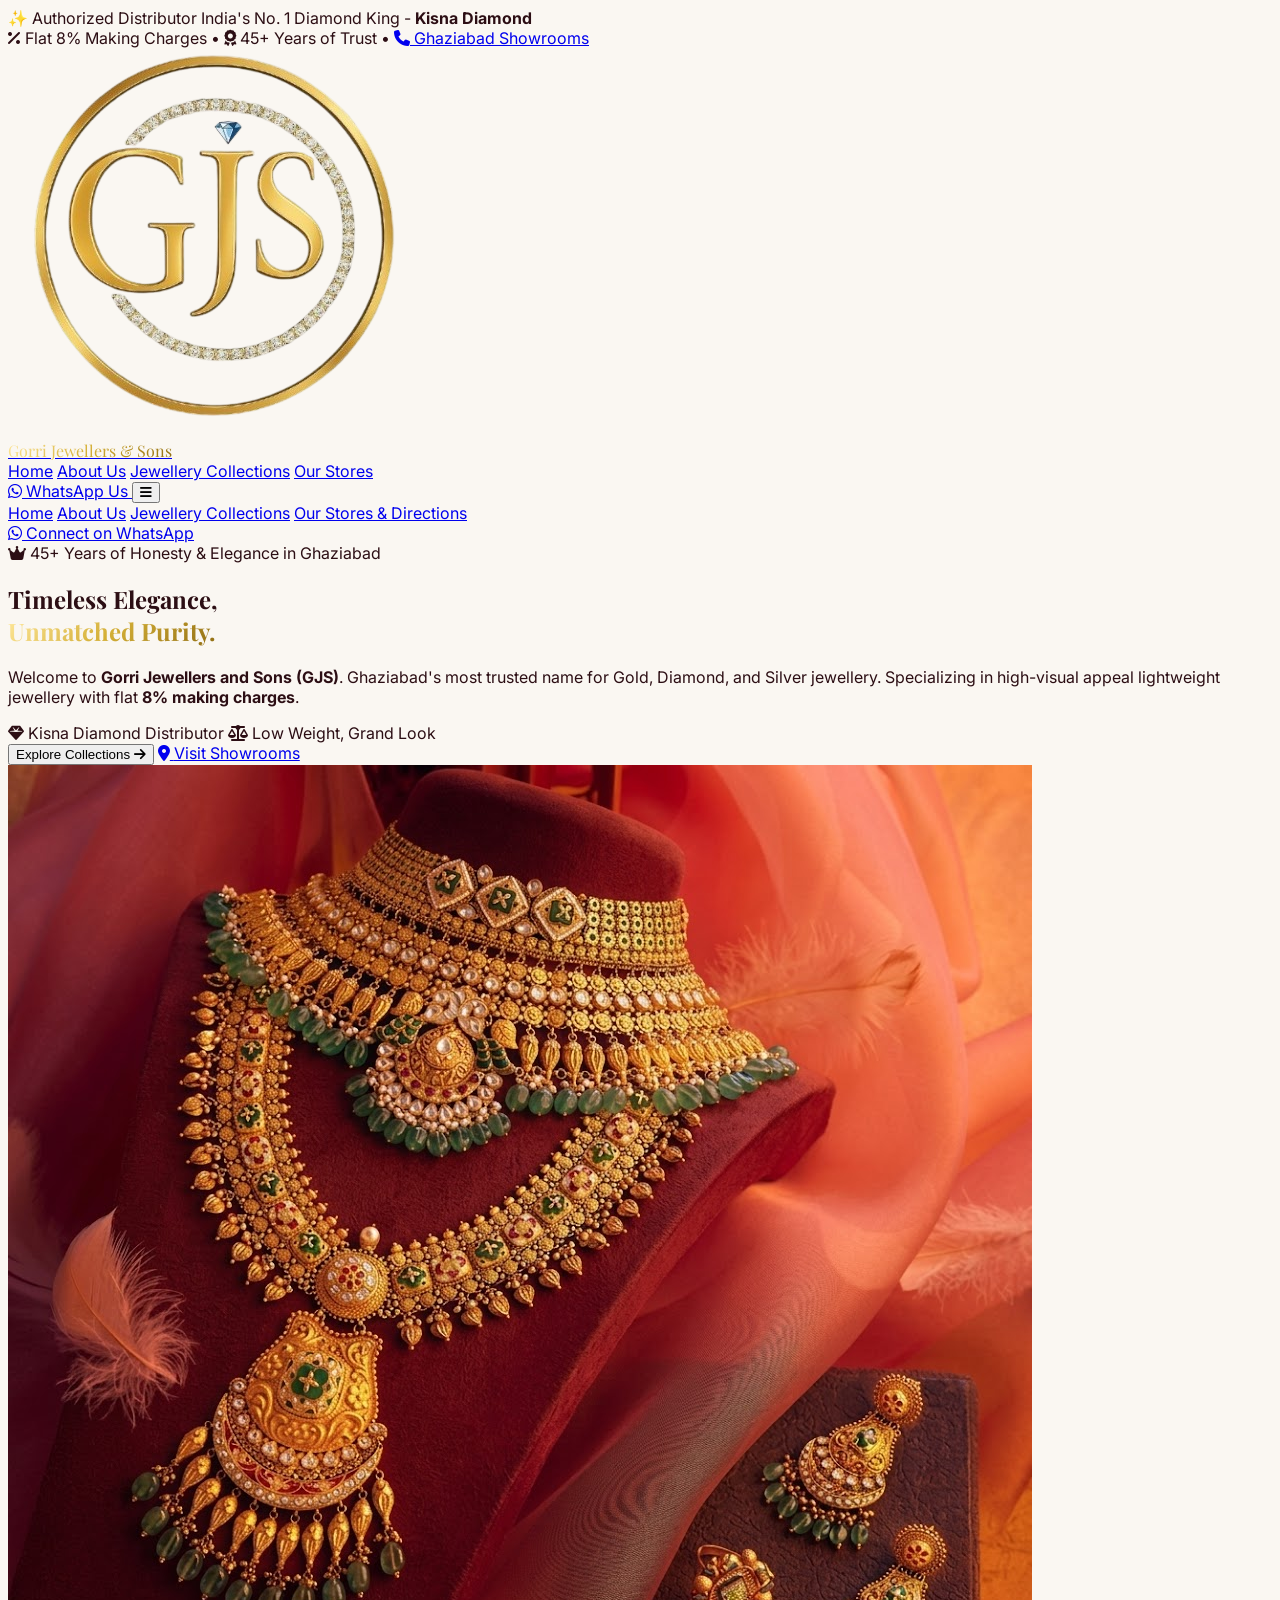
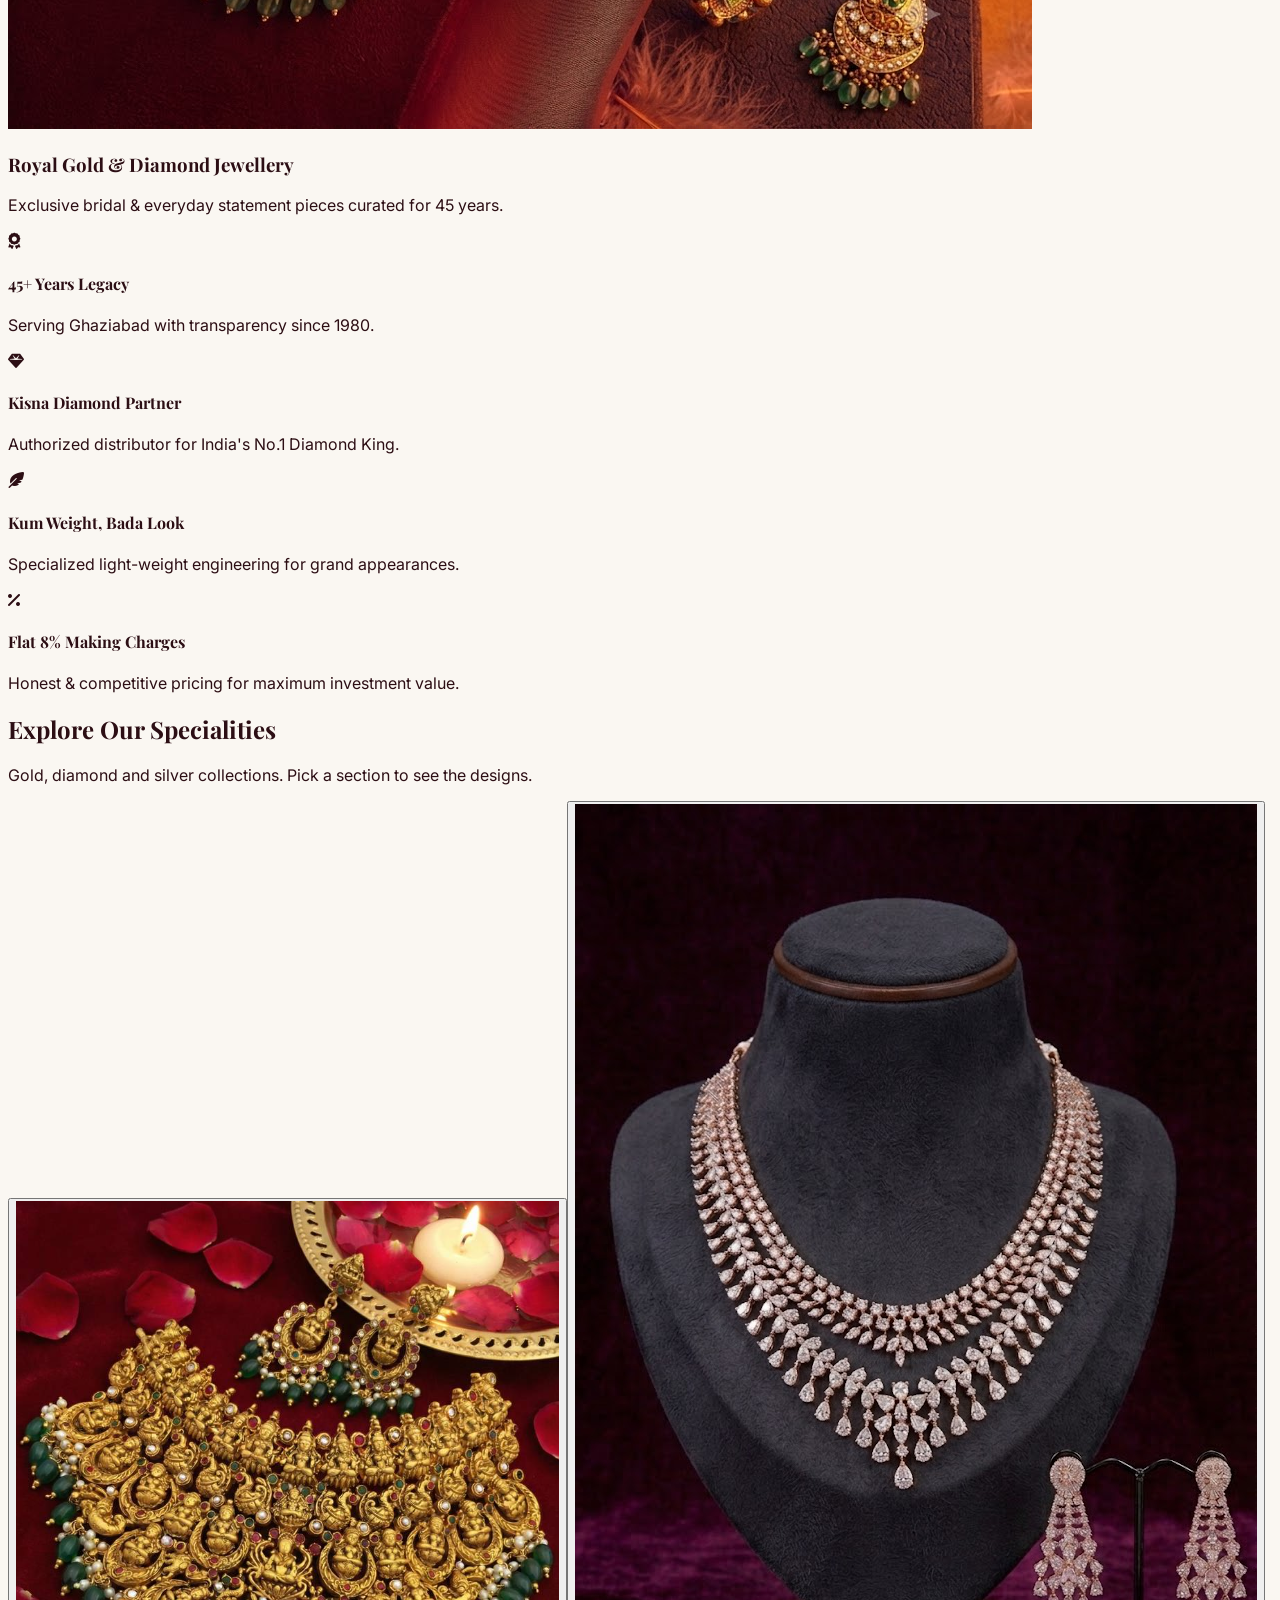
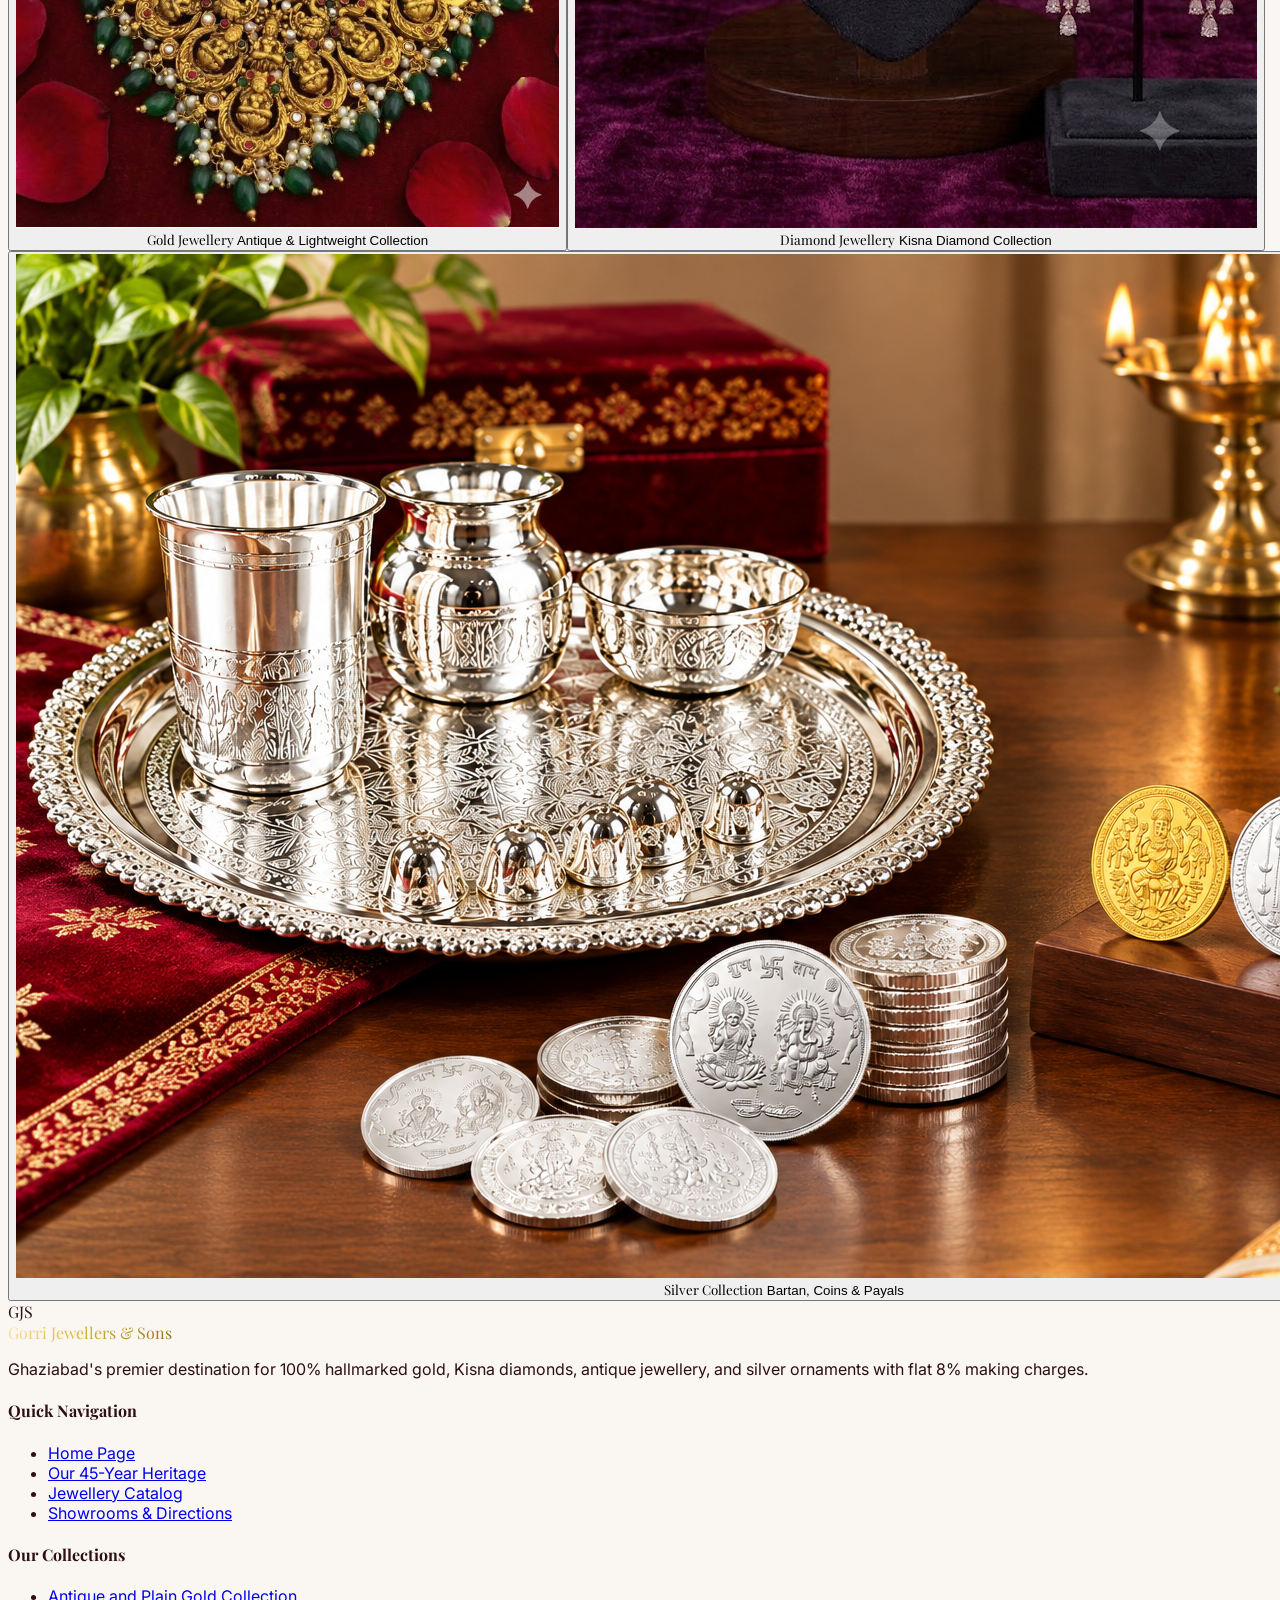
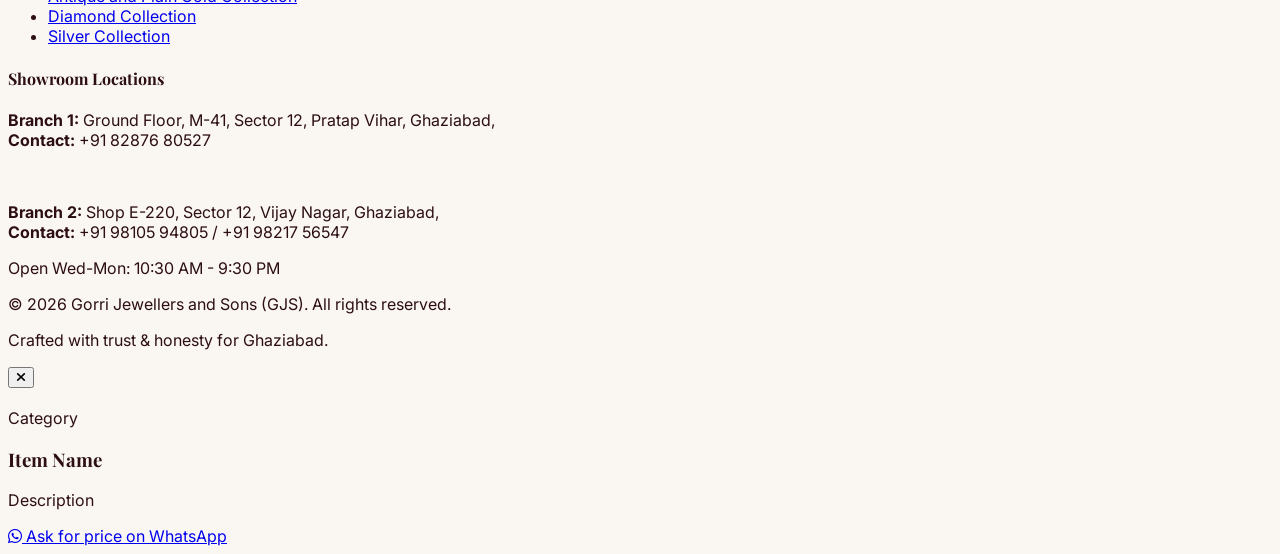
==== commit 69138d47: "feat: publish refreshed GJS website" ====
--- a/index.html
+++ b/index.html
@@ -1,1033 +1,151 @@
-<!DOCTYPE html>
-<html lang="en" class="scroll-smooth">
-<head>
-    <meta charset="UTF-8">
-    <meta name="viewport" content="width=device-width, initial-scale=1.0">
-    <title>Gorri Jewellers & Sons (GJS) | Best Gold, Diamond & Silver Jewellery in Ghaziabad</title>
-    <meta name="description" content="Gold, diamond and silver jewellery for women and men: necklaces, rings, bangles, silver bartan, coins and payals. Gorri Jewellers & Sons, Ghaziabad.">
-    <!-- Tailwind CSS CDN -->
-    <script src="https://cdn.tailwindcss.com"></script>
-    <!-- Font Awesome Icons -->
-    <link rel="stylesheet" href="https://cdnjs.cloudflare.com/ajax/libs/font-awesome/6.4.0/css/all.min.css">
-    <!-- Google Fonts -->
-    <link rel="preconnect" href="https://fonts.googleapis.com">
-    <link rel="preconnect" href="https://fonts.gstatic.com" crossorigin>
-    <link href="https://fonts.googleapis.com/css2?family=Inter:wght@300;400;500;600;700&family=Playfair+Display:ital,wght@0,500;0,600;0,700;0,800;1,400&display=swap" rel="stylesheet">
-
-    <script>
-        tailwind.config = {
-            theme: {
-                extend: {
-                    colors: {
-                        burgundy: {
-                            800: '#3D0C13',
-                            900: '#2C0E14',
-                            950: '#1D080C',
-                        },
-                        gold: {
-                            300: '#F3E5AB',
-                            400: '#E6CA65',
-                            500: '#D4AF37',
-                            600: '#B89025',
-                            700: '#916E13',
-                        },
-                        cream: '#FAF7F2',
-                        creamDark: '#F2EBDC',
-                    },
-                    fontFamily: {
-                        serif: ['"Playfair Display"', 'serif'],
-                        sans: ['Inter', 'sans-serif'],
-                    }
-                }
-            }
-        }
-    </script>
-    <style>
-        body {
-            font-family: 'Inter', sans-serif;
-            background-color: #FAF7F2;
-            color: #2C0E14;
-        }
-        .font-serif {
-            font-family: 'Playfair Display', serif;
-        }
-        .gold-gradient-text {
-            background: linear-gradient(135deg, #FFE89C 0%, #D4AF37 50%, #916E13 100%);
-            -webkit-background-clip: text;
-            -webkit-text-fill-color: transparent;
-        }
-        .bg-pattern {
-            background-color: #2C0E14;
-            background-image: radial-gradient(#D4AF37 0.75px, transparent 0.75px), radial-gradient(#D4AF37 0.75px, #2C0E14 0.75px);
-            background-size: 30px 30px;
-            background-position: 0 0, 15px 15px;
-        }
-        button:focus-visible, a:focus-visible {
-            outline: 2px solid #D4AF37;
-            outline-offset: 2px;
-        }
-        .no-scrollbar { scrollbar-width: none; }
-        .no-scrollbar::-webkit-scrollbar { display: none; }
-        @media (prefers-reduced-motion: reduce) {
-            html { scroll-behavior: auto !important; }
-            * { transition-duration: 0.01ms !important; }
-        }
-    </style>
-</head>
-<body class="bg-cream text-burgundy-900 antialiased selection:bg-gold-500 selection:text-white">
-
-    <!-- Top Announcement Bar -->
-    <div class="bg-burgundy-950 text-gold-300 text-xs sm:text-sm py-2 px-4 border-b border-gold-500/20">
-        <div class="max-w-7xl mx-auto flex flex-col sm:flex-row justify-between items-center text-center sm:text-left gap-1 sm:gap-4">
-            <div class="flex items-center space-x-3">
-                <span class="bg-gold-500/20 text-gold-300 px-2 py-0.5 rounded-full text-xs font-medium border border-gold-500/40">✨ Authorized Distributor</span>
-                <span>India's No. 1 Diamond King - <strong>Kisna Diamond</strong></span>
-            </div>
-            <div class="flex items-center space-x-4 text-xs">
-                <span><i class="fa-solid fa-percent text-gold-400 mr-1"></i> Flat 8% Making Charges</span>
-                <span class="hidden md:inline">•</span>
-                <span><i class="fa-solid fa-award text-gold-400 mr-1"></i> 45+ Years of Trust</span>
-                <span>•</span>
-                <a href="tel:+919821756547" class="hover:text-white transition-colors"><i class="fa-solid fa-phone text-gold-400 mr-1"></i> Ghaziabad Showrooms</a>
-            </div>
-        </div>
-    </div>
-
-    <!-- Main Header / Navbar -->
-    <header class="sticky top-0 z-40 bg-burgundy-900/95 backdrop-blur-md text-white border-b border-gold-500/30 shadow-xl">
-        <div class="max-w-7xl mx-auto px-4 sm:px-6 lg:px-8">
-            <div class="flex items-center justify-between h-20">
-                <!-- Logo Branding -->
-                <a href="#home" onclick="showPage('home')" class="flex items-center space-x-3 group">
-                    <div class="relative w-20 sm:w-24 h-auto flex items-center justify-center">
-                        <img src="images/Logo-removebg.png" alt="Gorri Jewellers and Sons Logo" class="w-full h-full object-contain">
-                    </div>
-                    <div>
-                        <span class="font-serif text-3xl sm:text-4xl font-bold gold-gradient-text">Gorri Jewellers & Sons</span>
-                    </div>
-                </a>
-
-                <!-- Desktop Navigation Links -->
-                <nav class="hidden md:flex items-center space-x-8 text-sm font-medium">
-                    <button onclick="showPage('home')" id="nav-home" class="nav-btn text-gold-400 hover:text-gold-300 transition-colors py-2 border-b-2 border-gold-500">Home</button>
-                    <button onclick="showPage('about')" id="nav-about" class="nav-btn text-gray-300 hover:text-gold-300 transition-colors py-2 border-b-2 border-transparent">About Us</button>
-                    <button onclick="showPage('collections')" id="nav-collections" class="nav-btn text-gray-300 hover:text-gold-300 transition-colors py-2 border-b-2 border-transparent">Jewellery Collections</button>
-                    <button onclick="showPage('stores')" id="nav-stores" class="nav-btn text-gray-300 hover:text-gold-300 transition-colors py-2 border-b-2 border-transparent">Our Stores</button>
-                </nav>
-
-                <!-- Action Button & Mobile Menu Toggle -->
-                <div class="flex items-center space-x-3">
-                    <a href="https://wa.me/919821756547?text=Hello%20GJS%20Jewellers,%20I%20would%20like%20to%20inquire%20about%20your%20jewellery%20collection." target="_blank" rel="noopener" class="hidden sm:inline-flex items-center space-x-2 bg-emerald-600 hover:bg-emerald-700 text-white px-4 py-2 rounded-full text-xs font-semibold shadow-lg transition-transform active:scale-95">
-                        <i class="fa-brands fa-whatsapp text-lg"></i>
-                        <span>WhatsApp Us</span>
-                    </a>
-
-                    <button id="mobile-menu-btn" onclick="toggleMobileMenu()" aria-label="Open menu" class="md:hidden text-gold-400 hover:text-white p-2 rounded-md focus:outline-none">
-                        <i class="fa-solid fa-bars text-2xl"></i>
-                    </button>
-                </div>
-            </div>
-        </div>
-
-        <!-- Mobile Menu Dropdown -->
-        <div id="mobile-menu" class="hidden md:hidden bg-burgundy-950 border-b border-gold-500/30 px-4 pt-3 pb-6 space-y-3">
-            <button onclick="showPage('home'); toggleMobileMenu()" class="block w-full text-left py-2 px-3 rounded-md text-gold-300 font-medium hover:bg-burgundy-900">Home</button>
-            <button onclick="showPage('about'); toggleMobileMenu()" class="block w-full text-left py-2 px-3 rounded-md text-gray-200 font-medium hover:bg-burgundy-900">About Us</button>
-            <button onclick="showPage('collections'); toggleMobileMenu()" class="block w-full text-left py-2 px-3 rounded-md text-gray-200 font-medium hover:bg-burgundy-900">Jewellery Collections</button>
-            <button onclick="showPage('stores'); toggleMobileMenu()" class="block w-full text-left py-2 px-3 rounded-md text-gray-200 font-medium hover:bg-burgundy-900">Our Stores & Directions</button>
-            <div class="pt-2 border-t border-gold-500/20 flex flex-col gap-2">
-                <a href="https://wa.me/919821756547?text=Hello%20GJS%20Jewellers,%20I%20would%20like%20to%20inquire%20about%20your%20jewellery%20collection." target="_blank" rel="noopener" class="flex items-center justify-center space-x-2 bg-emerald-600 text-white py-2.5 rounded-lg text-sm font-semibold">
-                    <i class="fa-brands fa-whatsapp text-lg"></i>
-                    <span>Connect on WhatsApp</span>
-                </a>
-            </div>
-        </div>
-    </header>
-
-    <!-- MAIN CONTAINER -->
-    <main id="app-container">
-
-        <!-- SECTION 1: HOME PAGE -->
-        <div id="page-home" class="page-section -mt-16 sm:-mt-10">
-            <section class="relative bg-burgundy-950 text-white overflow-hidden pt-2 pb-16 lg:py-24 border-b border-gold-500/30">
-                <div class="absolute inset-0 opacity-20 bg-pattern"></div>
-                <div class="max-w-7xl mx-auto px-4 sm:px-6 lg:px-8 relative z-10">
-                    <div class="grid grid-cols-1 lg:grid-cols-12 gap-12 items-center">
-                        <div class="lg:col-span-7 space-y-6 text-center lg:text-left">
-                            <div class="inline-flex items-center space-x-2 bg-gold-500/10 border border-gold-500/40 text-gold-300 px-4 py-1.5 rounded-full text-xs sm:text-sm font-medium">
-                                <i class="fa-solid fa-crown text-gold-400"></i>
-                                <span>45+ Years of Honesty & Elegance in Ghaziabad</span>
-                            </div>
-                            <h1 class="font-serif text-3xl sm:text-5xl lg:text-6xl font-bold leading-tight">
-                                Timeless Elegance, <br>
-                                <span class="gold-gradient-text">Unmatched Purity.</span>
-                            </h1>
-                            <p class="text-gray-300 text-base sm:text-lg max-w-2xl mx-auto lg:mx-0 font-light leading-relaxed">
-                                Welcome to <strong>Gorri Jewellers and Sons (GJS)</strong>. Ghaziabad's most trusted name for Gold, Diamond, and Silver jewellery. Specializing in high-visual appeal lightweight jewellery with flat <strong>8% making charges</strong>.
-                            </p>
-
-                            <!-- Special Feature Chips -->
-                            <div class="pt-2 flex flex-wrap justify-center lg:justify-start gap-3 text-xs sm:text-sm">
-                                <span class="bg-burgundy-900/80 border border-gold-500/30 px-3 py-1.5 rounded-md text-gold-200"><i class="fa-solid fa-gem text-gold-400 mr-1"></i> Kisna Diamond Distributor</span>
-                                <span class="bg-burgundy-900/80 border border-gold-500/30 px-3 py-1.5 rounded-md text-gold-200"><i class="fa-solid fa-scale-balanced text-gold-400 mr-1"></i> Low Weight, Grand Look</span>
-                                <span class="bg-burgundy-900/80 border border-gold-500/30 px-3 py-1.5 rounded-md text-gold-200"><i class="fa-solid fa-certificate text-gold-400 mr-1"></i> 100% BIS Hallmarked</span>
-                            </div>
-                            <div class="pt-4 flex flex-col sm:flex-row items-center justify-center lg:justify-start gap-4">
-                                <button onclick="openCollection('gold','women')" class="w-full sm:w-auto bg-gradient-to-r from-gold-500 to-gold-600 hover:from-gold-600 hover:to-gold-700 text-burgundy-950 font-bold px-8 py-3.5 rounded-lg shadow-lg hover:shadow-gold-500/20 transition-all flex items-center justify-center space-x-2">
-                                    <span>Explore Collections</span>
-                                    <i class="fa-solid fa-arrow-right"></i>
-                                </button>
-                                <button onclick="showPage('stores')" class="w-full sm:w-auto border border-gold-400 text-gold-300 hover:bg-gold-500/10 font-medium px-6 py-3.5 rounded-lg transition-colors flex items-center justify-center space-x-2">
-                                    <i class="fa-solid fa-location-dot"></i>
-                                    <span>Visit Showrooms</span>
-                                </button>
-                            </div>
-                        </div>
-                        <div class="lg:col-span-5 relative">
-                            <div class="relative mx-auto max-w-md lg:max-w-none">
-                                <div class="absolute -inset-1 rounded-2xl bg-gradient-to-r from-gold-500 to-gold-700 blur opacity-40"></div>
-                                <div class="relative bg-burgundy-900 border border-gold-500/40 rounded-2xl overflow-hidden shadow-2xl">
-                                    <img src="images/Antique-necklace8.png" alt="Antique gold bridal choker set with matching earrings" class="w-full h-96 object-cover">
-                                    <div class="p-6 bg-burgundy-950/90 text-center">
-                                        <h3 class="font-serif text-xl font-semibold text-gold-300">Royal Gold & Diamond Jewellery</h3>
-                                        <p class="text-xs text-gray-300 mt-1">Exclusive bridal & everyday statement pieces curated for 45 years.</p>
-                                    </div>
-                                </div>
-                            </div>
-                        </div>
-                    </div>
-                </div>
-            </section>
-
-            <!-- Key Trust USPs Bar -->
-            <section class="py-12 bg-creamDark border-b border-gold-500/20">
-                <div class="max-w-7xl mx-auto px-4 sm:px-6 lg:px-8">
-                    <div class="grid grid-cols-1 md:grid-cols-4 gap-6 text-center">
-                        <div class="p-6 bg-white rounded-xl shadow-sm border border-gold-500/20 hover:border-gold-500/50 transition-all flex flex-col justify-between">
-                            <div>
-                                <div class="w-12 h-12 bg-burgundy-900/10 text-gold-600 rounded-full flex items-center justify-center mx-auto mb-4 text-2xl">
-                                    <i class="fa-solid fa-award"></i>
-                                </div>
-                                <h4 class="font-serif font-bold text-lg text-burgundy-900">45+ Years Legacy</h4>
-                                <p class="text-xs text-gray-600 mt-1">Serving Ghaziabad with unwavering trust, purity, and transparency since 1980.</p>
-                            </div>
-                        </div>
-
-                        <div class="p-6 bg-white rounded-xl shadow-sm border border-gold-500/20 hover:border-gold-500/50 transition-all flex flex-col justify-between">
-                            <div>
-                                <div class="w-12 h-12 bg-burgundy-900/10 text-gold-600 rounded-full flex items-center justify-center mx-auto mb-4 text-2xl">
-                                    <i class="fa-solid fa-gem"></i>
-                                </div>
-                                <h4 class="font-serif font-bold text-lg text-burgundy-900">Kisna Diamond Partner</h4>
-                                <p class="text-xs text-gray-600 mt-1">Authorized distributor for India's No.1 Diamond King Kisna Diamonds.</p>
-                            </div>
-                        </div>
-
-                        <div class="p-6 bg-white rounded-xl shadow-sm border border-gold-500/20 hover:border-gold-500/50 transition-all flex flex-col justify-between">
-                            <div>
-                                <div class="w-12 h-12 bg-burgundy-900/10 text-gold-600 rounded-full flex items-center justify-center mx-auto mb-4 text-2xl">
-                                    <i class="fa-solid fa-feather-pointed"></i>
-                                </div>
-                                <h4 class="font-serif font-bold text-lg text-burgundy-900">Kum Weight, Bada Look</h4>
-                                <p class="text-xs text-gray-600 mt-1">Specialized engineering in light-weight designs that look grand & heavy.</p>
-                            </div>
-                        </div>
-
-                        <div class="p-6 bg-white rounded-xl shadow-sm border border-gold-500/20 hover:border-gold-500/50 transition-all flex flex-col justify-between">
-                            <div>
-                                <div class="w-12 h-12 bg-burgundy-900/10 text-gold-600 rounded-full flex items-center justify-center mx-auto mb-4 text-2xl">
-                                    <i class="fa-solid fa-percent"></i>
-                                </div>
-                                <h4 class="font-serif font-bold text-lg text-burgundy-900">Flat 8% Making Charges</h4>
-                                <p class="text-xs text-gray-600 mt-1">Honest & competitive pricing with maximum value for your investment.</p>
-                            </div>
-                        </div>
-                    </div>
-                </div>
-            </section>
-
-            <!-- Browse the collection: every tile opens the matching section -->
-            <section class="max-w-7xl mx-auto px-4 sm:px-6 lg:px-8 py-14">
-                <div class="text-center max-w-2xl mx-auto mb-10">
-                    <h2 class="font-serif text-3xl sm:text-4xl font-bold text-burgundy-900">Explore Our Specialities</h2>
-                    <p class="text-sm text-gray-600 mt-2">Gold, diamond and silver collections. Pick a section to see the designs.</p>
-                </div>
-                <div id="home-tiles" class="grid grid-cols-1 sm:grid-cols-3 gap-6"></div>
-            </section>
-
-            <!-- Kisna Diamond Special Banner -->
-            <section class="bg-burgundy-900 text-white py-14 px-4 sm:px-6 lg:px-8 border-y border-gold-500/30">
-                <div class="max-w-7xl mx-auto grid grid-cols-1 md:grid-cols-12 gap-8 items-center">
-                    <div class="md:col-span-8 space-y-4">
-                        <span class="bg-gold-500/20 text-gold-300 text-xs px-3 py-1 rounded-full font-semibold border border-gold-500/40 uppercase tracking-widest">Official Partnership</span>
-                        <h2 class="font-serif text-3xl sm:text-3xl font-bold gold-gradient-text">India's No. 1 Diamond King - Kisna Diamonds</h2>
-                        <p class="text-gray-300 text-sm sm:text-base leading-relaxed">
-                            As official authorized distributors of <strong>Kisna Diamond Jewellery</strong> in Ghaziabad, Gorri Jewellers & Sons brings you 100% certified, exquisite diamond ornaments backed by standard buyback guarantee and superior finish.
-                        </p>
-                    </div>
-                    <div class="md:col-span-4 text-center md:text-right">
-                        <button onclick="openCollection('diamond')" class="bg-gold-500 hover:bg-gold-400 text-burgundy-950 font-bold px-6 py-3 rounded-lg transition-all shadow-md">
-                            Browse Kisna Diamonds
-                        </button>
-                    </div>
-                </div>
-            </section>
-
-            <!-- Testimonials & Customer Trust -->
-            <section class="py-16 bg-cream">
-                <div class="max-w-7xl mx-auto px-4 sm:px-6 lg:px-8">
-                    <div class="text-center max-w-2xl mx-auto mb-12">
-                        <h2 class="font-serif text-3xl font-bold text-burgundy-900">Loved by Generations in Ghaziabad</h2>
-                        <p class="text-gray-600 text-sm mt-2">What our customers say about our 8% making charges & honest guidance.</p>
-                    </div>
-
-                    <div class="grid grid-cols-1 md:grid-cols-3 gap-6">
-                        <div class="bg-white p-6 rounded-xl border border-gold-500/20 shadow-sm space-y-3 flex flex-col justify-between">
-                            <div>
-                                <div class="flex text-gold-500 text-sm space-x-1 mb-2">
-                                    <i class="fa-solid fa-star"></i><i class="fa-solid fa-star"></i><i class="fa-solid fa-star"></i><i class="fa-solid fa-star"></i><i class="fa-solid fa-star"></i>
-                                </div>
-                                <p class="text-xs text-gray-700 italic">"Humare ghar ki saari shadi ki jewellery GJS Pratap Vihar se hi aati hai. Unka 'kum weight me bada look' design system waqai mein kamal hai!"</p>
-                            </div>
-                            <div class="pt-2 border-t border-gray-100">
-                                <h5 class="font-semibold text-sm text-burgundy-900">Rajesh Sharma</h5>
-                                <span class="text-[11px] text-gray-500">Pratap Vihar, Ghaziabad</span>
-                            </div>
-                        </div>
-
-                        <div class="bg-white p-6 rounded-xl border border-gold-500/20 shadow-sm space-y-3 flex flex-col justify-between">
-                            <div>
-                                <div class="flex text-gold-500 text-sm space-x-1 mb-2">
-                                    <i class="fa-solid fa-star"></i><i class="fa-solid fa-star"></i><i class="fa-solid fa-star"></i><i class="fa-solid fa-star"></i><i class="fa-solid fa-star"></i>
-                                </div>
-                                <p class="text-xs text-gray-700 italic">"Most honest jewellers in Ghaziabad. Only 8% making charges for such intricate gold antique designs is unbeatable."</p>
-                            </div>
-                            <div class="pt-2 border-t border-gray-100">
-                                <h5 class="font-semibold text-sm text-burgundy-900">Pooja Verma</h5>
-                                <span class="text-[11px] text-gray-500">Vijay Nagar, Ghaziabad</span>
-                            </div>
-                        </div>
-
-                        <div class="bg-white p-6 rounded-xl border border-gold-500/20 shadow-sm space-y-3 flex flex-col justify-between">
-                            <div>
-                                <div class="flex text-gold-500 text-sm space-x-1 mb-2">
-                                    <i class="fa-solid fa-star"></i><i class="fa-solid fa-star"></i><i class="fa-solid fa-star"></i><i class="fa-solid fa-star"></i><i class="fa-solid fa-star"></i>
-                                </div>
-                                <p class="text-xs text-gray-700 italic">"Bought a certified Kisna diamond ring from Vijay Nagar branch. Excellent transparency and warm hospitality."</p>
-                            </div>
-                            <div class="pt-2 border-t border-gray-100">
-                                <h5 class="font-semibold text-sm text-burgundy-900">Amit Chaudhry</h5>
-                                <span class="text-[11px] text-gray-500">Sector 12, Ghaziabad</span>
-                            </div>
-                        </div>
-                    </div>
-                </div>
-            </section>
-        </div>
-
-        <!-- SECTION 2: ABOUT US PAGE -->
-        <div id="page-about" class="page-section hidden">
-            <section class="bg-burgundy-950 text-white py-16 px-4 sm:px-6 lg:px-8 border-b border-gold-500/30 text-center">
-                <div class="max-w-4xl mx-auto space-y-4">
-                    <span class="text-gold-400 text-xs uppercase tracking-widest font-semibold">Our 45-Year Heritage</span>
-                    <h3 class="font-serif text-4xl sm:text-3xl font-bold gold-gradient-text">About Gorri Jewellers & Sons (GJS)</h3>
-                    <p class="text-gray-300 text-sm sm:text-base max-w-2xl mx-auto font-light leading-relaxed">
-                        A legacy built on purity, ethics, and deep customer relationships across Ghaziabad for over four decades.
-                    </p>
-                </div>
-            </section>
-            
-            <!-- Main Story Section -->
-            <section class="py-16 px-4 sm:px-6 lg:px-8 max-w-7xl mx-auto">
-                <div class="grid grid-cols-1 lg:grid-cols-12 gap-12 items-center">
-                    <div class="lg:col-span-6 space-y-6">
-                        <span class="text-gold-600 font-semibold text-sm uppercase tracking-wider">Established 1980</span>
-                        <h2 class="font-serif text-3xl sm:text-4xl font-bold text-burgundy-900">Honesty & Purity at the Heart of Every Jewel</h2>
-                        <p class="text-gray-700 text-sm sm:text-base leading-relaxed">
-                            For the last <strong>45 years</strong>, Gorri Jewellers and Sons (GJS) has been an integral part of countless family celebrations, weddings, and milestones in Ghaziabad. Operating through 2 prominent showrooms in Pratap Vihar and Vijay Nagar, we take pride in delivering certified gold, diamond, and silver ornaments.
-                        </p>
-                        <p class="text-gray-700 text-sm sm:text-base leading-relaxed">
-                            Our core motto revolves around <strong>reliable and honest business ethics</strong>. We believe fine jewellery should be accessible and fair, which is why we maintain an industry-defying flat rate of <strong>8% making charges</strong> without compromising on detail or purity.
-                        </p>
-                        
-                        <div class="grid grid-cols-2 gap-4 pt-4 border-t border-gold-500/20">
-                            <div>
-                                <h4 class="font-serif text-2xl font-bold text-gold-600">45+ Years</h4>
-                                <p class="text-xs text-gray-600">Unbroken trust in Ghaziabad</p>
-                            </div>
-                            <div>
-                                <h4 class="font-serif text-2xl font-bold text-gold-600">2 Showrooms</h4>
-                                <p class="text-xs text-gray-600">Pratap Vihar & Vijay Nagar</p>
-                            </div>
-                            <div>
-                                <h4 class="font-serif text-2xl font-bold text-gold-600">Flat 8%</h4>
-                                <p class="text-xs text-gray-600">Ultra-fair making charges</p>
-                            </div>
-                            <div>
-                                <h4 class="font-serif text-2xl font-bold text-gold-600">Authorized</h4>
-                                <p class="text-xs text-gray-600">Kisna Diamond Partner</p>
-                            </div>
-                        </div>
-                    </div>
-
-                    <div class="lg:col-span-6">
-                        <div class="relative">
-                            <div class="absolute -inset-2 rounded-2xl bg-gradient-to-r from-gold-500 to-gold-700 opacity-30 blur"></div>
-                            <img src="images/ShopFront.png" alt="GJS Craftsmanship" class="relative rounded-xl shadow-xl w-full h-[420px] object-cover">
-                        </div>
-                    </div>
-                </div>
-            </section>
-
-            <!-- Specialty Highlight Box -->
-            <section class="bg-creamDark py-16 border-y border-gold-500/20">
-                <div class="max-w-7xl mx-auto px-4 sm:px-6 lg:px-8">
-                    <div class="text-center max-w-3xl mx-auto mb-10">
-                        <h3 class="font-serif text-3xl font-bold text-burgundy-900">Our Specialization</h3>
-                        <p class="text-gray-600 text-sm mt-2">"Kum weight ki badi dikhne wali jewellery"</p>
-                    </div>
-
-                    <div class="grid grid-cols-1 md:grid-cols-3 gap-8">
-                        <div class="bg-white p-8 rounded-xl shadow-sm border border-gold-500/20 text-center space-y-3 flex flex-col justify-between">
-                            <div>
-                                <div class="w-14 h-14 bg-burgundy-900 text-gold-400 rounded-full flex items-center justify-center mx-auto text-2xl mb-4">
-                                    <i class="fa-solid fa-gem"></i>
-                                </div>
-                                <h4 class="font-serif font-bold text-xl text-burgundy-900">Antique Gold Artistry</h4>
-                                <p class="text-xs text-gray-600 leading-relaxed mt-2">Exquisite traditional temple, Kundan, and antique gold sets handcrafted with intricate precision.</p>
-                            </div>
-                        </div>
-
-                        <div class="bg-white p-8 rounded-xl shadow-sm border border-gold-500/20 text-center space-y-3 flex flex-col justify-between">
-                            <div>
-                                <div class="w-14 h-14 bg-burgundy-900 text-gold-400 rounded-full flex items-center justify-center mx-auto text-2xl mb-4">
-                                    <i class="fa-solid fa-sparkles"></i>
-                                </div>
-                                <h4 class="font-serif font-bold text-xl text-burgundy-900">Lightweight Heavy Looks</h4>
-                                <p class="text-xs text-gray-600 leading-relaxed mt-2">Master techniques to create expansive neckpieces and bangles that weigh lighter on budget but appear magnificently heavy.</p>
-                            </div>
-                        </div>
-
-                        <div class="bg-white p-8 rounded-xl shadow-sm border border-gold-500/20 text-center space-y-3 flex flex-col justify-between">
-                            <div>
-                                <div class="w-14 h-14 bg-burgundy-900 text-gold-400 rounded-full flex items-center justify-center mx-auto text-2xl mb-4">
-                                    <i class="fa-solid fa-certificate"></i>
-                                </div>
-                                <h4 class="font-serif font-bold text-xl text-burgundy-900">100% BIS Hallmarked</h4>
-                                <p class="text-xs text-gray-600 leading-relaxed mt-2">Guaranteed hallmarked gold and certified Kisna diamonds with complete purity documents.</p>
-                            </div>
-                        </div>
-                    </div>
-                </div>
-            </section>
-        </div>
-
-        <!-- SECTION 3: COLLECTIONS PAGE -->
-        <div id="page-collections" class="page-section hidden">
-            <section class="bg-burgundy-950 text-white py-12 px-4 sm:px-6 lg:px-8 border-b border-gold-500/30 text-center">
-                <div class="max-w-4xl mx-auto space-y-3">
-                    <span class="text-gold-400 text-xs uppercase tracking-widest font-semibold">Exquisite Catalogue</span>
-                    <h1 class="font-serif text-3xl sm:text-5xl font-bold gold-gradient-text">Our Jewellery Collections</h1>
-                    <p class="text-gray-300 text-xs sm:text-sm max-w-xl mx-auto font-light">
-                        Choose Gold, Diamond or Silver, then browse by women's and men's jewellery, necklaces, rings and bangles.
-                    </p>
-                </div>
-            </section>
-
-            <!-- Filter bar: metal tabs, then women/men and category shortcuts -->
-            <section id="filter-bar" class="bg-white border-b border-gold-500/20 md:sticky md:top-20 z-30 shadow-sm">
-                <div class="max-w-7xl mx-auto px-4 sm:px-6 lg:px-8 py-3 space-y-3">
-                    <div class="flex justify-center gap-2 sm:gap-4">
-                        <button data-metal="gold" onclick="switchMainCategory('gold')" class="main-cat-tab px-5 sm:px-6 py-2.5 rounded-full text-xs font-bold">Gold</button>
-                        <button data-metal="diamond" onclick="switchMainCategory('diamond')" class="main-cat-tab px-5 sm:px-6 py-2.5 rounded-full text-xs font-bold">Diamond</button>
-                        <button data-metal="silver" onclick="switchMainCategory('silver')" class="main-cat-tab px-5 sm:px-6 py-2.5 rounded-full text-xs font-bold">Silver</button>
-                    </div>
-                    <div id="sub-nav" class="flex items-center gap-2 overflow-x-auto no-scrollbar whitespace-nowrap sm:justify-center"></div>
-                </div>
-            </section>
-
-            <!-- Filled by renderCollections() -->
-            <div id="catalog" class="max-w-7xl mx-auto px-4 sm:px-6 lg:px-8 py-10 space-y-14"></div>
-        </div>
-
-        <!-- SECTION 4: SHOWROOM LOCATIONS -->
-        <div id="page-stores" class="page-section hidden">
-            <section class="bg-burgundy-950 text-white py-14 px-4 sm:px-6 lg:px-8 border-b border-gold-500/30 text-center">
-                <div class="max-w-4xl mx-auto space-y-3">
-                    <span class="text-gold-400 text-xs uppercase tracking-widest font-semibold">Visit Our Showrooms</span>
-                    <h1 class="font-serif text-3xl sm:text-5xl font-bold gold-gradient-text">Ghaziabad Branch Locations</h1>
-                    <p class="text-gray-300 text-xs sm:text-sm max-w-xl mx-auto font-light">
-                        Step into our air-conditioned showrooms to view our full collection in person.
-                    </p>
-                </div>
-            </section>
-            <section class="py-16 px-4 sm:px-6 lg:px-8 max-w-7xl mx-auto space-y-12">
-                <!-- Both Showrooms Cards -->
-                <div class="grid grid-cols-1 md:grid-cols-2 gap-8">
-                    
-                    <!-- Branch 1 Card -->
-                    <div class="bg-white rounded-2xl border border-gold-500/30 shadow-lg overflow-hidden flex flex-col justify-between">
-                        <div class="p-6 sm:p-8 space-y-4">
-                            <div class="flex items-start justify-between">
-                                <div>
-                                    <span class="bg-gold-500/10 text-gold-700 text-xs font-bold px-3 py-1 rounded-full border border-gold-500/30">Branch 1</span>
-                                    <h3 class="font-serif text-2xl font-bold text-burgundy-900 mt-2">Gorri Jewellers & Sons</h3>
-                                    <p class="text-xs text-gray-500 font-medium">Pratap Vihar Branch</p>
-                                </div>
-                                <div class="w-10 h-10 bg-burgundy-900 text-gold-400 rounded-full flex items-center justify-center text-lg">
-                                    <i class="fa-solid fa-store"></i>
-                                </div>
-                            </div>
-
-                            <p class="text-sm text-gray-700 leading-relaxed">
-                                <i class="fa-solid fa-location-dot text-gold-600 mr-2"></i>
-                                Ground Floor, M-41, Sector 12, Block M, Pratap Vihar, Ghaziabad, Uttar Pradesh 201009
-                            </p>
-                            <p class="text-xs text-gray-500 italic">Landmark: Near VDS Convent & FirstCry Showroom</p>
-
-                            <div class="space-y-2 text-xs text-gray-600 pt-2 border-t border-gray-100">
-                                <p><i class="fa-solid fa-clock text-gold-600 mr-2"></i> Open Today: 10:30 AM - 9:30 PM (Weekly Closed: Tuesday)</p>
-                                <p><i class="fa-solid fa-phone text-gold-600 mr-2"></i> Contact: +91 82876 80527</p>
-                            </div>
-                        </div>
-
-                        <div class="bg-creamDark p-4 border-t border-gold-500/20 flex flex-col sm:flex-row gap-3">
-                            <a href="https://www.google.com/maps/dir//Ground+Floor,+Gorri+Jewellers+and+Sons's+-+Best+Jewellers+In+Ghaziabad,+M-41,+near+VDS+Convent+and+First+Cry+Showroom,+Sector+12,+Block+M,+Pratap+Vihar,+Ghaziabad,+Uttar+Pradesh+201009/" target="_blank" class="flex-1 bg-burgundy-900 hover:bg-burgundy-950 text-gold-300 text-xs font-semibold py-2.5 px-4 rounded-lg text-center flex items-center justify-center space-x-2 transition-colors">
-                                <i class="fa-solid fa-diamond-turn-right text-gold-400"></i>
-                                <span>Get Google Maps Direction</span>
-                            </a>
-                        </div>
-                    </div>
-
-                    <!-- Branch 2 Card -->
-                    <div class="bg-white rounded-2xl border border-gold-500/30 shadow-lg overflow-hidden flex flex-col justify-between">
-                        <div class="p-6 sm:p-8 space-y-4">
-                            <div class="flex items-start justify-between">
-                                <div>
-                                    <span class="bg-gold-500/10 text-gold-700 text-xs font-bold px-3 py-1 rounded-full border border-gold-500/30">Branch 2</span>
-                                    <h3 class="font-serif text-2xl font-bold text-burgundy-900 mt-2">Gorri Jewellers</h3>
-                                    <p class="text-xs text-gray-500 font-medium">Vijay Nagar Branch</p>
-                                </div>
-                                <div class="w-10 h-10 bg-burgundy-900 text-gold-400 rounded-full flex items-center justify-center text-lg">
-                                    <i class="fa-solid fa-shop"></i>
-                                </div>
-                            </div>
-
-                            <p class="text-sm text-gray-700 leading-relaxed">
-                                <i class="fa-solid fa-location-dot text-gold-600 mr-2"></i>
-                                Shop No. E-220 G, Sector 12, Vijay Nagar, Ghaziabad, UP 201009
-                            </p>
-                            <p class="text-xs text-gray-500 italic">Landmark: Main Gaushala Road Market</p>
-
-                            <div class="space-y-2 text-xs text-gray-600 pt-2 border-t border-gray-100">
-                                <p><i class="fa-solid fa-clock text-gold-600 mr-2"></i> Open Today: 10:30 AM - 9:30 PM (Weekly Closed: Tuesday)</p>
-                                <p><i class="fa-solid fa-phone text-gold-600 mr-2"></i> Contact: +91 98105 94805 / +91 98217 56547</p>
-                            </div>
-                        </div>
-
-                        <div class="bg-creamDark p-4 border-t border-gold-500/20 flex flex-col sm:flex-row gap-3">
-                            <a href="https://www.google.com/maps/dir//Gorri+Jewellers+-+best+jewellers+in+Ghaziabad+best+jewellery+shop+in+Vijay+Nagar+ghaziabad,+Shop+No.+E,+220,+Gaushala+Rd,+Sector+12,+Mirzapur,+Pratap+Vihar,+Ghaziabad,+Uttar+Pradesh+201001/" target="_blank" class="flex-1 bg-burgundy-900 hover:bg-burgundy-950 text-gold-300 text-xs font-semibold py-2.5 px-4 rounded-lg text-center flex items-center justify-center space-x-2 transition-colors">
-                                <i class="fa-solid fa-diamond-turn-right text-gold-400"></i>
-                                <span>Get Google Maps Direction</span>
-                            </a>
-                        </div>
-                    </div>
-
-                </div>
-            </section>
-        </div>
-    </main>
-
-    <!-- Product Detail Modal -->
-    <div id="product-modal" class="fixed inset-0 bg-black/70 backdrop-blur-sm z-50 hidden items-center justify-center p-4" role="dialog" aria-modal="true" aria-labelledby="modal-title">
-        <div class="bg-white rounded-2xl max-w-3xl w-full max-h-[92vh] overflow-y-auto shadow-2xl relative border border-gold-500/30">
-            <button id="modal-close" onclick="closeModal()" aria-label="Close" class="absolute top-3 right-3 text-gray-600 hover:text-black w-9 h-9 rounded-full bg-white/90 flex items-center justify-center z-10 shadow">
-                <i class="fa-solid fa-xmark text-lg"></i>
-            </button>
-            <div class="grid grid-cols-1 md:grid-cols-2">
-                <div class="bg-creamDark flex items-center justify-center">
-                    <img id="modal-img" src="" alt="" class="w-full max-h-[60vh] md:max-h-[80vh] object-contain">
-                </div>
-                <div class="p-6 space-y-4 flex flex-col justify-between">
-                    <div>
-                        <span id="modal-tag" class="text-[10px] uppercase font-bold text-gold-700 bg-gold-500/20 px-2.5 py-0.5 rounded-full">Category</span>
-                        <h3 id="modal-title" class="font-serif text-2xl font-bold text-burgundy-900 mt-2">Item Name</h3>
-                        <p id="modal-path" class="text-xs text-gold-700 mt-1"></p>
-                        <p id="modal-desc" class="text-sm text-gray-600 mt-3 leading-relaxed">Description</p>
-                    </div>
-                    <div class="space-y-2 pt-3 border-t border-gray-100">
-                        <a id="modal-wa-link" href="#" target="_blank" rel="noopener" class="w-full bg-emerald-600 hover:bg-emerald-700 text-white font-semibold py-2.5 rounded-lg text-xs flex items-center justify-center space-x-2 transition-colors">
-                            <i class="fa-brands fa-whatsapp text-base"></i>
-                            <span>Ask for price on WhatsApp</span>
-                        </a>
-                    </div>
-                </div>
-            </div>
-        </div>
-    </div>
-
-    <!-- Footer -->
-    <footer class="bg-burgundy-950 text-white border-t border-gold-500/30 pt-12 pb-8">
-        <div class="max-w-7xl mx-auto px-4 sm:px-6 lg:px-8">
-            <div class="grid grid-cols-1 md:grid-cols-4 gap-8 pb-12 border-b border-gold-500/20">
-                <!-- Brand Info -->
-                <div class="space-y-3">
-                    <div class="flex items-center space-x-2">
-                        <div class="w-8 h-8 rounded-full border border-gold-500 flex items-center justify-center bg-burgundy-900">
-                            <span class="font-serif font-bold text-gold-400 text-xs">GJS</span>
-                        </div>
-                        <span class="font-serif text-lg font-bold gold-gradient-text">Gorri Jewellers & Sons</span>
-                    </div>
-                    <p class="text-xs text-gray-400 leading-relaxed font-light">
-                        Ghaziabad's premier destination for 100% hallmarked gold, Kisna diamonds, antique jewellery, and silver ornaments with flat 8% making charges.
-                    </p>
-                </div>
-
-                <!-- Navigation Quick Links -->
-                <div>
-                    <h4 class="font-serif font-bold text-gold-300 text-sm mb-3">Quick Navigation</h4>
-                    <ul class="space-y-2 text-xs text-gray-300">
-                        <li><button onclick="showPage('home')" class="hover:text-gold-400">Home Page</button></li>
-                        <li><button onclick="showPage('about')" class="hover:text-gold-400">Our 45-Year Heritage</button></li>
-                        <li><button onclick="showPage('collections')" class="hover:text-gold-400">Jewellery Catalog</button></li>
-                        <li><button onclick="showPage('stores')" class="hover:text-gold-400">Showrooms & Directions</button></li>
-                    </ul>
-                </div>
-
-                <!-- Top Categories -->
-                <div>
-                    <h4 class="font-serif font-bold text-gold-300 text-sm mb-3">Our Collections</h4>
-                    <ul class="space-y-2 text-xs text-gray-300">
-                        <li><button onclick="openCollection('gold')" class="hover:text-gold-400">Antique and Plain Gold Collection</button></li>
-                        <li><button onclick="openCollection('diamond')" class="hover:text-gold-400">Diamond Collection</button></li>
-                        <li><button onclick="openCollection('silver')" class="hover:text-gold-400">Silver Collection</button></li>
-                    </ul>
-                </div>
-
-                <!-- Contact & Timings -->
-                <div>
-                    <h4 class="font-serif font-bold text-gold-300 text-sm mb-3">Showroom Locations</h4>
-                    <div class="space-y-2 text-xs text-gray-200">
-                        <p><strong>Branch 1:</strong> Ground Floor, M-41, Sector 12, Pratap Vihar, Ghaziabad, <br> <strong>Contact:</strong> +91 82876 80527</p>
-                        <br>
-                        <p><strong>Branch 2:</strong> Shop E-220, Sector 12, Vijay Nagar, Ghaziabad, <br> <strong>Contact:</strong> +91 98105 94805 / +91 98217 56547</p>
-                        <p class="pt-1 text-gold-400">Open Wed-Mon: 10:30 AM - 9:30 PM</p>
-                    </div>
-                </div>
-            </div>
-
-            <!-- Centered Footer Bottom Lines -->
-            <div class="pt-6 text-center text-xs text-gray-400 space-y-1.5">
-                <p>&copy; 2026 Gorri Jewellers and Sons (GJS). All rights reserved.</p>
-                <p class="text-[11px]">Crafted with trust & honesty for Ghaziabad.</p>
-            </div>
-        </div>
-    </footer>
-
-    <script>
-        const WA_NUMBER = "919821756547";
-        const IMG_DIR = "images/";
-
-        const CATALOG = {
-            "gold": {
-                "women": [
-                    {
-                        "title": "Necklaces & Haars",
-                        "items": [
-                            { "f": "Antique-necklace1.png", "t": "Antique Leaf Choker with Earrings", "tag": "Antique Gold", "w": 603, "h": 543 },
-                            { "f": "Antique-necklace2.png", "t": "Long Antique Haram with Temple Pendant", "tag": "Antique Gold", "w": 516, "h": 561 },
-                            { "f": "Antique-necklace3.png", "t": "Temple Pendant Set with Emerald Beads", "tag": "Antique Gold", "w": 415, "h": 462 },
-                            { "f": "Antique-necklace4.png", "t": "Bridal Choker with Pearl Drops", "tag": "Antique Gold", "w": 631, "h": 432 },
-                            { "f": "Antique-necklace5.png", "t": "Lakshmi Bridal Choker Set", "tag": "Antique Gold", "w": 543, "h": 627 },
-                            { "f": "Antique-necklace6.png", "t": "Long Antique Haar with Jhumkas", "tag": "Antique Gold", "w": 624, "h": 510 },
-                            { "f": "Antique-necklace7.png", "t": "Long Gold Haar with Pearl Pendant", "tag": "Antique Gold", "w": 421, "h": 541 },
-                            { "f": "Antique-necklace8.png", "t": "Layered Bridal Choker Set", "tag": "Antique Gold", "w": 1024, "h": 964 },
-                            { "f": "Antique-necklace9.png", "t": "Double-Layer Temple Necklace", "tag": "Antique Gold", "w": 815, "h": 1024 },
-                            { "f": "light-necklace1.png", "t": "Light Pendant Chain with Earrings", "tag": "Light Weight", "w": 1100, "h": 1100 },
-                            { "f": "light-necklace2.png", "t": "Light Fringe Necklace with Earrings", "tag": "Light Weight", "w": 416, "h": 761 },
-                            { "f": "light-necklace3.png", "t": "Light Long Necklace with Pendant", "tag": "Light Weight", "w": 413, "h": 770 }
-                        ]
-                    },
-                    {
-                        "title": "Rings",
-                        "items": [
-                            { "f": "ring10.png", "t": "Antique Ruby Flower Ring", "tag": "Antique Gold", "w": 296, "h": 182 },
-                            { "f": "ring2.png", "t": "Gold Bead Cocktail Ring", "tag": "Gold Ring", "w": 309, "h": 351 },
-                            { "f": "ring21.png", "t": "Light Filigree Ring", "tag": "Light Weight", "w": 447, "h": 447 },
-                            { "f": "ring22.png", "t": "Gold Jaali Ring", "tag": "Light Weight", "w": 447, "h": 447 },
-                            { "f": "ring23.png", "t": "Antique Gold Statement Ring", "tag": "Antique Gold", "w": 447, "h": 447 }
-                        ]
-                    },
-                    {
-                        "title": "Bangles & Kadas",
-                        "items": [
-                            { "f": "bangles1.png", "t": "Textured Gold Bangles (Pair)", "tag": "Gold Bangles", "w": 262, "h": 309 },
-                            { "f": "bangles2.png", "t": "Meenakari Gold Bangles", "tag": "Gold Bangles", "w": 344, "h": 268 },
-                            { "f": "bangles3.jpg", "t": "Antique Gold Kada", "tag": "Antique Gold", "w": 363, "h": 550 },
-                            { "f": "bangles4.jpg", "t": "Enamel Gold Bangle", "tag": "Gold Bangles", "w": 480, "h": 376 },
-                            { "f": "bangles5.jpg", "t": "Antique Nakshi Bangles", "tag": "Antique Gold", "w": 1024, "h": 1024 },
-                            { "f": "bangles6.png", "t": "Antique Peacock Bangles", "tag": "Antique Gold", "w": 653, "h": 528 }
-                        ]
-                    }
-                ],
-                "men": [
-                    {
-                        "title": "Kadas & Bracelets",
-                        "items": [
-                            { "f": "kda-men1.jpg", "t": "Gents Gold Kada with Engraved Pattern", "tag": "Gents Kada", "w": 1024, "h": 1024 },
-                            { "f": "kda-men2.jpg", "t": "Gents Gold Chain Bracelet", "tag": "Gents Bracelet", "w": 368, "h": 473 },
-                            { "f": "kda-men3.jpg", "t": "Gents Gold Kada with Key Pattern", "tag": "Gents Kada", "w": 262, "h": 350 },
-                            { "f": "kda-men4.jpg.png", "t": "Gents Plain Gold Kada", "tag": "Gents Kada", "w": 1254, "h": 1254 }
-                        ]
-                    }
-                ]
-            },
-            "diamond": {
-                "women": [
-                    {
-                        "title": "Necklaces & Sets",
-                        "items": [
-                            { "f": "Diamond-necklace1.png", "t": "Emerald Drop Diamond Necklace", "tag": "Light Diamond", "w": 330, "h": 250 },
-                            { "f": "Diamond-necklace2.png", "t": "Rose Gold Diamond Necklace", "tag": "Light Diamond", "w": 660, "h": 1024 },
-                            { "f": "Diamond-necklace3.png", "t": "Diamond Choker with Earrings", "tag": "Light Diamond", "w": 682, "h": 895 },
-                            { "f": "Diamond-necklace4.png", "t": "Layered Diamond Necklace with Earrings", "tag": "Diamond Set", "w": 682, "h": 1024 },
-                            { "f": "Diamond-necklace5.png", "t": "Diamond and Sapphire Necklace", "tag": "Light Diamond", "w": 742, "h": 870 },
-                            { "f": "Diamond-necklace6.png", "t": "Full Diamond Bridal Set", "tag": "Full Bridal Set", "w": 657, "h": 1024 },
-                            { "f": "Diamond-necklace7.png", "t": "Long Diamond Bridal Set with Emeralds", "tag": "Full Bridal Set", "w": 660, "h": 1024 }
-                        ]
-                    },
-                    {
-                        "title": "Rings",
-                        "items": [
-                            { "f": "ring1.png", "t": "Diamond Cluster Swirl Ring", "tag": "Diamond Ring", "w": 309, "h": 351 },
-                            { "f": "ring3.png", "t": "Floral Diamond Ring", "tag": "Diamond Ring", "w": 309, "h": 351 },
-                            { "f": "ring4.png", "t": "Diamond Crossover Ring", "tag": "Diamond Ring", "w": 309, "h": 351 },
-                            { "f": "ring5.png", "t": "Slim Diamond Band", "tag": "Diamond Ring", "w": 309, "h": 312 },
-                            { "f": "ring6.png", "t": "Rose Gold Diamond Cocktail Ring", "tag": "Diamond Ring", "w": 246, "h": 267 },
-                            { "f": "ring7.png", "t": "Tiered Diamond Cocktail Ring", "tag": "Diamond Ring", "w": 554, "h": 554 },
-                            { "f": "ring8.png", "t": "Halo Diamond Ring", "tag": "Diamond Ring", "w": 447, "h": 447 },
-                            { "f": "ring9.png", "t": "Two-Tone Square Diamond Ring", "tag": "Diamond Ring", "w": 450, "h": 600 },
-                            { "f": "ring11.png", "t": "Cushion Halo Diamond Ring", "tag": "Diamond Ring", "w": 450, "h": 450 }
-                        ]
-                    }
-                ],
-                "men": [
-                    {
-                        "title": "Gents Rings",
-                        "items": [
-                            { "f": "Gents_ring1.png", "t": "Gents Diamond Signet Ring", "tag": "Gents Diamond Ring", "w": 309, "h": 351 },
-                            { "f": "Gents_ring2.png", "t": "Gents Diamond Halo Band Ring", "tag": "Gents Diamond Ring", "w": 309, "h": 351 },
-                            { "f": "Gents_ring3.png", "t": "Gents Baguette Diamond Ring", "tag": "Gents Diamond Ring", "w": 450, "h": 465 },
-                            { "f": "Gents_ring4.png", "t": "Gents Solitaire Ring", "tag": "Gents Diamond Ring", "w": 447, "h": 447 },
-                            { "f": "Gents_ring5.png", "t": "Gents Diamond Band Ring", "tag": "Gents Diamond Ring", "w": 1600, "h": 1600 }
-                        ]
-                    }
-                ]
-            }
-        };
-
-        const SILVER = [
-            {
-                "id": "bartan",
-                "label": "Bartan & Coins",
-                "intro": "Silver thali, glass, jug and bowl for puja and gifting, with silver coins.",
-                "items": [
-                    {
-                        "f": "silverCoins_Bartan.png",
-                        "t": "Silver Puja Set & Coins",
-                        "tag": "Silver Bartan",
-                        "w": 1536,
-                        "h": 1024,
-                        "d": "Silver thali, glass, jug and bowl for puja and gifting, with silver coins. Message us on WhatsApp for weight and today's price."
-                    }
-                ]
-            },
-            {
-                "id": "payals",
-                "label": "Payals",
-                "intro": "Silver payals in light and heavy designs.",
-                "items": [
-                    {
-                        "f": "Payals.png",
-                        "t": "Silver Payal Collection",
-                        "tag": "Silver Payal",
-                        "w": 1125,
-                        "h": 587,
-                        "d": "Silver payals in light and heavy designs. Message us on WhatsApp for weight and today's price."
-                    }
-                ]
-            }
-        ];
-
-        const HOME_TILES = [
-            { "f": "Antique-necklace5.png", "label": "Gold Jewellery", "sub": "Antique & Lightweight Collection", "metal": "gold", "gender": "women" },
-            { "f": "Diamond-necklace4.png", "label": "Diamond Jewellery", "sub": "Kisna Diamond Collection", "metal": "diamond", "gender": "women" },
-            { "f": "silverCoins_Bartan.png", "label": "Silver Collection", "sub": "Bartan, Coins & Payals", "metal": "silver", "gender": null, "pos": "30% center" }
-        ];
-
-        const METAL_LABEL = { gold: "Gold", diamond: "Diamond", silver: "Silver" };
-        const GENDER_LABEL = { women: "For Her", men: "For Him" };
-        const METAL_INTRO = {
-            gold: "Antique and lightweight collection for women and men.",
-            diamond: "Kisna diamond collection for women and men.",
-            silver: "Silver bartan and coins, and payals."
-        };
-
-        const state = { metal: "gold", gender: "women", silverSection: "" };
-        const $ = (id) => document.getElementById(id);
-        const esc = (s) => String(s).replace(/[&<>"']/g, (c) => ({ "&": "&amp;", "<": "&lt;", ">": "&gt;", '"': "&quot;", "'": "&#39;" }[c]));
-
-        const gendersFor = (metal) => ["women", "men"].filter((g) => CATALOG[metal] && CATALOG[metal][g] && CATALOG[metal][g].length > 0);
-
-        function waLink(item, path) {
-            const text = `Hello Gorri Jewellers & Sons, I am interested in "${item.t}" (${path}). Please share details and price.`;
-            return `https://wa.me/${WA_NUMBER}?text=${encodeURIComponent(text)}`;
-        }
-
-        const chipBase = "shrink-0 px-4 py-2 rounded-full text-xs font-semibold transition-colors border cursor-pointer";
-        const chipOn = "bg-burgundy-900 text-gold-300 border-burgundy-900";
-        const chipOff = "bg-white text-burgundy-900 border-gold-500/40 hover:bg-gold-500/15";
-
-        function makeCard(item, path) {
-            const card = document.createElement("article");
-            card.className = "bg-white rounded-xl border border-gold-500/20 overflow-hidden shadow-sm flex flex-col h-full";
-            card.innerHTML = `
-                <button type="button" class="block w-full bg-creamDark overflow-hidden h-56 sm:h-64 flex items-center justify-center p-3" data-open aria-label="View ${esc(item.t)}">
-                    <img src="${IMG_DIR}${esc(item.f)}" alt="${esc(item.t)}" loading="lazy" decoding="async" class="w-full h-full object-contain mx-auto block">
-                </button>
-                <div class="p-4 space-y-3 flex-1 flex flex-col justify-between">
-                    <div>
-                        <span class="inline-block text-[10px] font-semibold text-gold-700 bg-gold-500/15 px-2.5 py-0.5 rounded-full">${esc(item.tag)}</span>
-                        <h4 class="font-serif font-bold text-sm sm:text-base leading-snug text-burgundy-900 mt-1.5">
-                            <button type="button" data-open class="text-left hover:text-gold-700 transition-colors">${esc(item.t)}</button>
-                        </h4>
-                    </div>
-                    <a href="${waLink(item, path)}" target="_blank" rel="noopener" class="inline-flex items-center gap-1.5 text-xs font-semibold text-emerald-700 hover:text-emerald-800 pt-1">
-                        <i class="fa-brands fa-whatsapp text-base"></i> Ask on WhatsApp
-                    </a>
-                </div>`;
-            card.querySelectorAll("[data-open]").forEach((b) => b.addEventListener("click", () => openModal(item, path)));
-            return card;
-        }
-
-        function makeGrid(items, path) {
-            const grid = document.createElement("div");
-            grid.className = "grid grid-cols-2 md:grid-cols-3 xl:grid-cols-4 gap-4 sm:gap-6";
-            items.forEach((item) => grid.appendChild(makeCard(item, path)));
-            return grid;
-        }
-
-        function renderMetal(sub, out) {
-            const genders = gendersFor(state.metal);
-            if (!genders.includes(state.gender)) state.gender = genders[0];
-
-            genders.forEach((g) => {
-                const btn = document.createElement("button");
-                btn.type = "button";
-                btn.className = `${chipBase} ${g === state.gender ? chipOn : chipOff}`;
-                btn.textContent = GENDER_LABEL[g];
-                btn.addEventListener("click", () => { state.gender = g; renderCollections(); });
-                sub.appendChild(btn);
-            });
-
-            const head = document.createElement("div");
-            head.className = "border-b border-gold-500/30 pb-4 mb-6";
-            head.innerHTML = `<h2 class="font-serif text-3xl font-bold text-burgundy-900 flex items-center gap-2">
-                    <i class="fa-solid ${state.metal === "gold" ? "fa-crown" : "fa-gem"} text-gold-600"></i>
-                    ${METAL_LABEL[state.metal]} Jewellery for ${GENDER_LABEL[state.gender]}</h2>
-                <p class="text-sm text-gray-600 mt-1">${esc(METAL_INTRO[state.metal])}</p>`;
-            out.appendChild(head);
-
-            const sections = CATALOG[state.metal][state.gender] || [];
-            sections.forEach((sec) => {
-                const secWrap = document.createElement("div");
-                secWrap.className = "mb-10";
-
-                const secHead = document.createElement("div");
-                secHead.className = "flex items-center gap-x-3 border-l-4 border-gold-500 pl-3 mb-5";
-                secHead.innerHTML = `<h3 class="font-serif text-xl sm:text-2xl font-bold text-burgundy-800">${esc(sec.title)}</h3>`;
-                secWrap.appendChild(secHead);
-
-                const path = `${METAL_LABEL[state.metal]}, ${GENDER_LABEL[state.gender]} - ${sec.title}`;
-                secWrap.appendChild(makeGrid(sec.items, path));
-                out.appendChild(secWrap);
-            });
-        }
-
-        function makeSilverFeature(sec, flip) {
-            const item = sec.items[0];
-            const path = `Silver, ${sec.label}`;
-            const box = document.createElement("div");
-            box.className = "grid grid-cols-1 lg:grid-cols-2 bg-white rounded-2xl border border-gold-500/20 overflow-hidden shadow-sm items-center";
-            box.innerHTML = `
-                <button type="button" data-open class="block bg-creamDark overflow-hidden p-6 h-80 sm:h-96 flex items-center justify-center ${flip ? "lg:order-2" : ""}" aria-label="View ${esc(item.t)}">
-                    <img src="${IMG_DIR}${esc(item.f)}" alt="${esc(item.t)}" loading="lazy" decoding="async" class="w-full h-full object-contain mx-auto block">
-                </button>
-                <div class="p-6 sm:p-10 flex flex-col justify-center gap-4">
-                    <span class="self-start text-[10px] font-semibold text-gold-700 bg-gold-500/15 px-2.5 py-0.5 rounded-full">${esc(item.tag)}</span>
-                    <h4 class="font-serif text-2xl sm:text-3xl font-bold text-burgundy-900">${esc(item.t)}</h4>
-                    <p class="text-sm text-gray-600 leading-relaxed max-w-md">${esc(item.d || sec.intro)}</p>
-                    <div class="flex flex-wrap gap-3 pt-2">
-                        <a href="${waLink(item, path)}" target="_blank" rel="noopener" class="inline-flex items-center gap-2 bg-emerald-600 hover:bg-emerald-700 text-white font-semibold px-5 py-2.5 rounded-lg text-xs transition-colors">
-                            <i class="fa-brands fa-whatsapp text-base"></i> Ask for price on WhatsApp
-                        </a>
-                        <button type="button" data-open class="border border-gold-500/60 text-burgundy-900 hover:bg-gold-500/15 font-semibold px-5 py-2.5 rounded-lg text-xs transition-colors">View photo</button>
-                    </div>
-                </div>`;
-            box.querySelectorAll("[data-open]").forEach((b) => b.addEventListener("click", () => openModal(item, path)));
-            return box;
-        }
-
-        function renderSilver(sub, out) {
-            const sections = SILVER.filter((s) => s.items.length);
-            if (!state.silverSection && sections.length) {
-                state.silverSection = sections[0].id;
-            }
-
-            sections.forEach((sec) => {
-                const btn = document.createElement("button");
-                btn.type = "button";
-                const isActive = state.silverSection === sec.id;
-                btn.className = `${chipBase} ${isActive ? chipOn : chipOff}`;
-                btn.textContent = sec.label;
-                btn.addEventListener("click", () => {
-                    state.silverSection = sec.id;
-                    sub.querySelectorAll("button").forEach((b, idx) => {
-                        const targetSec = sections[idx];
-                        const active = targetSec.id === sec.id;
-                        b.className = `${chipBase} ${active ? chipOn : chipOff}`;
-                    });
-                    const el = document.getElementById("silver-" + sec.id);
-                    if (el) el.scrollIntoView({ behavior: "smooth", block: "start" });
-                });
-                sub.appendChild(btn);
-            });
-
-            const head = document.createElement("div");
-            head.className = "border-b border-gold-500/30 pb-4 mb-6";
-            head.innerHTML = `<h2 class="font-serif text-3xl font-bold text-burgundy-900 flex items-center gap-2">
-                    <i class="fa-solid fa-coins text-gold-600"></i> Silver Collection</h2>
-                <p class="text-sm text-gray-600 mt-1">${esc(METAL_INTRO.silver)}</p>`;
-            out.appendChild(head);
-
-            sections.forEach((sec, i) => {
-                const section = document.createElement("section");
-                section.id = "silver-" + sec.id;
-                section.className = "scroll-mt-24 md:scroll-mt-52 mb-10";
-                
-                const wrap = document.createElement("div");
-                wrap.className = "flex flex-wrap items-baseline gap-x-3 gap-y-1 border-l-4 border-gold-500 pl-3 mb-6";
-                wrap.innerHTML = `<h3 class="font-serif text-2xl font-semibold text-burgundy-800">${esc(sec.label)}</h3>`;
-                section.appendChild(wrap);
-
-                section.appendChild(sec.items.length === 1 ? makeSilverFeature(sec, i % 2 === 1) : makeGrid(sec.items, `Silver, ${sec.label}`));
-                out.appendChild(section);
-            });
-        }
-
-        function renderCollections() {
-            document.querySelectorAll(".main-cat-tab").forEach((btn) => {
-                const on = btn.dataset.metal === state.metal;
-                btn.classList.toggle("bg-burgundy-900", on);
-                btn.classList.toggle("text-gold-300", on);
-                btn.classList.toggle("shadow", on);
-                btn.classList.toggle("bg-cream", !on);
-                btn.classList.toggle("text-burgundy-900", !on);
-                btn.classList.toggle("hover:bg-gold-500/20", !on);
-            });
-            const sub = $("sub-nav"), out = $("catalog");
-            sub.innerHTML = "";
-            out.innerHTML = "";
-            if (state.metal === "silver") renderSilver(sub, out); else renderMetal(sub, out);
-        }
-
-        function switchMainCategory(metal) {
-            state.metal = metal;
-            if (metal !== "silver") state.silverSection = "";
-            renderCollections();
-        }
-
-        function openCollection(metal, gender) {
-            state.metal = metal;
-            if (gender) state.gender = gender;
-            if (metal !== "silver") state.silverSection = "";
-            showPage("collections");
-            renderCollections();
-        }
-
-        function renderHomeTiles() {
-            const wrap = $("home-tiles");
-            HOME_TILES.forEach((tile) => {
-                const btn = document.createElement("button");
-                btn.type = "button";
-                btn.className = "group relative overflow-hidden rounded-xl h-64 sm:h-80 text-left border border-gold-500/30 bg-burgundy-950 flex flex-col justify-end";
-                btn.innerHTML = `
-                    <img src="${IMG_DIR}${esc(tile.f)}" alt="" loading="lazy" decoding="async" class="absolute inset-0 w-full h-full object-cover" style="object-position:${tile.pos || "center"}">
-                    <div class="absolute inset-0 bg-gradient-to-t from-burgundy-950/90 via-burgundy-950/10 to-transparent"></div>
-                    <div class="absolute bottom-0 left-0 right-0 p-5">
-                        <span class="font-serif text-lg sm:text-xl font-semibold text-white block leading-snug">${esc(tile.label)}</span>
-                        <span class="text-xs text-gold-300 mt-0.5 block">${esc(tile.sub)}</span>
-                    </div>`;
-                btn.addEventListener("click", () => openCollection(tile.metal, tile.gender));
-                wrap.appendChild(btn);
-            });
-        }
-
-        function showPage(pageId, keepScroll) {
-            document.querySelectorAll(".page-section").forEach((p) => p.classList.add("hidden"));
-            const targetPage = $("page-" + pageId);
-            if (targetPage) targetPage.classList.remove("hidden");
-
-            document.querySelectorAll(".nav-btn").forEach((btn) => {
-                btn.classList.remove("text-gold-400", "border-gold-500");
-                btn.classList.add("text-gray-300", "border-transparent");
-            });
-            const activeBtn = $("nav-" + pageId);
-            if (activeBtn) {
-                activeBtn.classList.remove("text-gray-300", "border-transparent");
-                activeBtn.classList.add("text-gold-400", "border-gold-500");
-            }
-
-            if (pageId === "collections" && !$("catalog").children.length) renderCollections();
-            if (!keepScroll) window.scrollTo({ top: 0, behavior: "smooth" });
-        }
-
-        function toggleMobileMenu() {
-            $("mobile-menu").classList.toggle("hidden");
-        }
-
-        let lastFocus = null;
-
-        function openModal(item, path) {
-            $("modal-img").src = IMG_DIR + item.f;
-            $("modal-img").alt = item.t;
-            $("modal-title").textContent = item.t;
-            $("modal-tag").textContent = item.tag;
-            $("modal-path").textContent = path;
-            $("modal-desc").textContent = item.d || "Visit our showroom or message us on WhatsApp for weight, purity and today's price.";
-            $("modal-wa-link").href = waLink(item, path);
-
-            lastFocus = document.activeElement;
-            const modal = $("product-modal");
-            modal.classList.add("flex");
-            modal.classList.remove("hidden");
-            document.body.style.overflow = "hidden";
-            $("modal-close").focus();
-        }
-
-        function closeModal() {
-            const modal = $("product-modal");
-            modal.classList.add("hidden");
-            modal.classList.remove("flex");
-            document.body.style.overflow = "";
-            if (lastFocus) lastFocus.focus();
-        }
-
-        $("product-modal").addEventListener("click", (e) => { if (e.target === e.currentTarget) closeModal(); });
-        document.addEventListener("keydown", (e) => { if (e.key === "Escape" && !$("product-modal").classList.contains("hidden")) closeModal(); });
-
-        renderHomeTiles();
-        renderCollections();
-    </script>
-</body>
-</html>+<!DOCTYPE html>
+<html lang="en" class="scroll-smooth">
+<head>
+    <meta charset="UTF-8">
+    <meta name="viewport" content="width=device-width, initial-scale=1.0">
+    <title>Gorri Jewellers & Sons (GJS) | Best Gold, Diamond & Silver Jewellery in Ghaziabad</title>
+    <meta name="description" content="Gold, diamond and silver jewellery for women and men: necklaces, rings, bangles, silver bartan, coins and payals. Gorri Jewellers & Sons, Ghaziabad.">
+    <script src="https://cdn.tailwindcss.com"></script>
+    <link rel="stylesheet" href="https://cdnjs.cloudflare.com/ajax/libs/font-awesome/6.4.0/css/all.min.css">
+    <link rel="preconnect" href="https://fonts.googleapis.com">
+    <link rel="preconnect" href="https://fonts.gstatic.com" crossorigin>
+    <link href="https://fonts.googleapis.com/css2?family=Inter:wght@300;400;500;600;700&family=Playfair+Display:ital,wght@0,500;0,600;0,700;0,800;1,400&display=swap" rel="stylesheet">
+    <link rel="stylesheet" href="/resource/styles/style.css">
+    <script>
+        tailwind.config = {
+            theme: {
+                extend: {
+                    colors: {
+                        burgundy: { 800: '#3D0C13', 900: '#2C0E14', 950: '#1D080C' },
+                        gold: { 300: '#F3E5AB', 400: '#E6CA65', 500: '#D4AF37', 600: '#B89025', 700: '#916E13' },
+                        cream: '#FAF7F2', creamDark: '#F2EBDC',
+                    },
+                    fontFamily: { serif: ['"Playfair Display"', 'serif'], sans: ['Inter', 'sans-serif'] }
+                }
+            }
+        }
+    </script>
+</head>
+<body class="bg-cream text-burgundy-900 antialiased selection:bg-gold-500 selection:text-white">
+	<header class="sticky top-0 z-50 bg-burgundy-950">
+		<div id="site-header"></div>	
+    </header>
+    <main>
+        <section class="relative bg-burgundy-950 text-white overflow-hidden pt-2 pb-16 lg:py-24 border-b border-gold-500/30">
+            <div class="absolute inset-0 opacity-20 bg-pattern"></div>
+            <div class="max-w-7xl mx-auto px-4 sm:px-6 lg:px-8 relative z-10">
+                <div class="grid grid-cols-1 lg:grid-cols-12 gap-12 items-center">
+                    <div class="lg:col-span-7 space-y-6 text-center lg:text-left">
+                        <div class="inline-flex items-center space-x-2 bg-gold-500/10 border border-gold-500/40 text-gold-300 px-4 py-1.5 rounded-full text-xs sm:text-sm font-medium">
+                            <i class="fa-solid fa-crown text-gold-400"></i>
+                            <span>45+ Years of Honesty & Elegance in Ghaziabad</span>
+                        </div>
+                        <h1 class="font-serif text-3xl sm:text-5xl lg:text-6xl font-bold leading-tight">
+                            Timeless Elegance, <br><span class="gold-gradient-text">Unmatched Purity.</span>
+                        </h1>
+                        <p class="text-gray-300 text-base sm:text-lg max-w-2xl mx-auto lg:mx-0 font-light leading-relaxed">
+                            Welcome to <strong>Gorri Jewellers and Sons (GJS)</strong>. Ghaziabad's most trusted name for Gold, Diamond, and Silver jewellery. Specializing in high-visual appeal lightweight jewellery with flat <strong>8% making charges</strong>.
+                        </p>
+                        <div class="pt-2 flex flex-wrap justify-center lg:justify-start gap-3 text-xs sm:text-sm">
+                            <span class="bg-burgundy-900/80 border border-gold-500/30 px-3 py-1.5 rounded-md text-gold-200"><i class="fa-solid fa-gem text-gold-400 mr-1"></i> Kisna Diamond Distributor</span>
+                            <span class="bg-burgundy-900/80 border border-gold-500/30 px-3 py-1.5 rounded-md text-gold-200"><i class="fa-solid fa-scale-balanced text-gold-400 mr-1"></i> Low Weight, Grand Look</span>
+                        </div>
+                        <div class="pt-4 flex flex-col sm:flex-row items-center justify-center lg:justify-start gap-4">
+                            <button onclick="openCollection('gold','women')" class="w-full sm:w-auto bg-gradient-to-r from-gold-500 to-gold-600 hover:from-gold-600 hover:to-gold-700 text-burgundy-950 font-bold px-8 py-3.5 rounded-lg shadow-lg transition-all flex items-center justify-center space-x-2">
+                                <span>Explore Collections</span>
+                                <i class="fa-solid fa-arrow-right"></i>
+                            </button>
+                            <a href="/stores/" class="w-full sm:w-auto border border-gold-400 text-gold-300 hover:bg-gold-500/10 font-medium px-6 py-3.5 rounded-lg transition-colors flex items-center justify-center space-x-2">
+                                <i class="fa-solid fa-location-dot"></i>
+                                <span>Visit Showrooms</span>
+                            </a>
+                        </div>
+                    </div>
+                    <div class="lg:col-span-5 relative">
+                        <div class="relative mx-auto max-w-md lg:max-w-none">
+                            <div class="absolute -inset-1 rounded-2xl bg-gradient-to-r from-gold-500 to-gold-700 blur opacity-40"></div>
+                            <div class="relative bg-burgundy-900 border border-gold-500/40 rounded-2xl overflow-hidden shadow-2xl">
+                                <img src="/resource/images/gold/Women/Necklaces/Antique-necklace8.png" alt="Antique gold bridal choker set" class="w-full h-96 object-cover">
+                                <div class="p-6 bg-burgundy-950/90 text-center">
+                                    <h3 class="font-serif text-xl font-semibold text-gold-300">Royal Gold & Diamond Jewellery</h3>
+                                    <p class="text-xs text-gray-300 mt-1">Exclusive bridal & everyday statement pieces curated for 45 years.</p>
+                                </div>
+                            </div>
+                        </div>
+                    </div>
+                </div>
+            </div>
+        </section>
+
+        <section class="py-12 bg-creamDark border-b border-gold-500/20">
+            <div class="max-w-7xl mx-auto px-4 sm:px-6 lg:px-8">
+                <div class="grid grid-cols-1 md:grid-cols-4 gap-6 text-center">
+                    <div class="p-6 bg-white rounded-xl shadow-sm border border-gold-500/20">
+                        <div class="w-12 h-12 bg-burgundy-900/10 text-gold-600 rounded-full flex items-center justify-center mx-auto mb-4 text-2xl"><i class="fa-solid fa-award"></i></div>
+                        <h4 class="font-serif font-bold text-lg text-burgundy-900">45+ Years Legacy</h4>
+                        <p class="text-xs text-gray-600 mt-1">Serving Ghaziabad with transparency since 1980.</p>
+                    </div>
+                    <div class="p-6 bg-white rounded-xl shadow-sm border border-gold-500/20">
+                        <div class="w-12 h-12 bg-burgundy-900/10 text-gold-600 rounded-full flex items-center justify-center mx-auto mb-4 text-2xl"><i class="fa-solid fa-gem"></i></div>
+                        <h4 class="font-serif font-bold text-lg text-burgundy-900">Kisna Diamond Partner</h4>
+                        <p class="text-xs text-gray-600 mt-1">Authorized distributor for India's No.1 Diamond King.</p>
+                    </div>
+                    <div class="p-6 bg-white rounded-xl shadow-sm border border-gold-500/20">
+                        <div class="w-12 h-12 bg-burgundy-900/10 text-gold-600 rounded-full flex items-center justify-center mx-auto mb-4 text-2xl"><i class="fa-solid fa-feather-pointed"></i></div>
+                        <h4 class="font-serif font-bold text-lg text-burgundy-900">Kum Weight, Bada Look</h4>
+                        <p class="text-xs text-gray-600 mt-1">Specialized light-weight engineering for grand appearances.</p>
+                    </div>
+                    <div class="p-6 bg-white rounded-xl shadow-sm border border-gold-500/20">
+                        <div class="w-12 h-12 bg-burgundy-900/10 text-gold-600 rounded-full flex items-center justify-center mx-auto mb-4 text-2xl"><i class="fa-solid fa-percent"></i></div>
+                        <h4 class="font-serif font-bold text-lg text-burgundy-900">Flat 8% Making Charges</h4>
+                        <p class="text-xs text-gray-600 mt-1">Honest & competitive pricing for maximum investment value.</p>
+                    </div>
+                </div>
+            </div>
+        </section>
+
+        <section class="max-w-7xl mx-auto px-4 sm:px-6 lg:px-8 py-14">
+            <div class="text-center max-w-2xl mx-auto mb-10">
+                <h2 class="font-serif text-3xl sm:text-4xl font-bold text-burgundy-900">Explore Our Specialities</h2>
+                <p class="text-sm text-gray-600 mt-2">Gold, diamond and silver collections. Pick a section to see the designs.</p>
+            </div>
+            <div id="home-tiles" class="grid grid-cols-1 sm:grid-cols-3 gap-6"></div>
+        </section>
+    </main>
+
+    <div id="site-footer"></div>
+
+    <div id="product-modal" class="fixed inset-0 bg-black/70 backdrop-blur-sm z-50 hidden items-center justify-center p-4" role="dialog" aria-modal="true">
+        <div class="bg-white rounded-2xl max-w-3xl w-full max-h-[92vh] overflow-y-auto shadow-2xl relative border border-gold-500/30">
+            <button id="modal-close" onclick="closeModal()" aria-label="Close" class="absolute top-3 right-3 text-gray-600 hover:text-black w-9 h-9 rounded-full bg-white/90 flex items-center justify-center z-10 shadow">
+                <i class="fa-solid fa-xmark text-lg"></i>
+            </button>
+            <div class="grid grid-cols-1 md:grid-cols-2">
+                <div class="bg-creamDark flex items-center justify-center">
+                    <img id="modal-img" src="" alt="" class="w-full max-h-[60vh] md:max-h-[80vh] object-contain">
+                </div>
+                <div class="p-6 space-y-4 flex flex-col justify-between">
+                    <div>
+                        <span id="modal-tag" class="text-[10px] uppercase font-bold text-gold-700 bg-gold-500/20 px-2.5 py-0.5 rounded-full">Category</span>
+                        <h3 id="modal-title" class="font-serif text-2xl font-bold text-burgundy-900 mt-2">Item Name</h3>
+                        <p id="modal-path" class="text-xs text-gold-700 mt-1"></p>
+                        <p id="modal-desc" class="text-sm text-gray-600 mt-3 leading-relaxed">Description</p>
+                    </div>
+                    <div class="space-y-2 pt-3 border-t border-gray-100">
+                        <a id="modal-wa-link" href="#" target="_blank" rel="noopener" class="w-full bg-emerald-600 hover:bg-emerald-700 text-white font-semibold py-2.5 rounded-lg text-xs flex items-center justify-center space-x-2 transition-colors">
+                            <i class="fa-brands fa-whatsapp text-base"></i>
+                            <span>Ask for price on WhatsApp</span>
+                        </a>
+                    </div>
+                </div>
+            </div>
+        </div>
+    </div>
+<script src="/resource/scripts/data.js"></script>
+<script src="/resource/scripts/main.js"></script>
+    <script>
+        injectCommonLayouts('home');
+        renderHomeTiles();
+    </script>
+</body>
+</html>
--- a/resource/styles/style.css
+++ b/resource/styles/style.css
@@ -0,0 +1,29 @@
+body {
+    font-family: 'Inter', sans-serif;
+    background-color: #FAF7F2;
+    color: #2C0E14;
+}
+.font-serif {
+    font-family: 'Playfair Display', serif;
+}
+.gold-gradient-text {
+    background: linear-gradient(135deg, #FFE89C 0%, #D4AF37 50%, #916E13 100%);
+    -webkit-background-clip: text;
+    -webkit-text-fill-color: transparent;
+}
+.bg-pattern {
+    background-color: #2C0E14;
+    background-image: radial-gradient(#D4AF37 0.75px, transparent 0.75px), radial-gradient(#D4AF37 0.75px, #2C0E14 0.75px);
+    background-size: 30px 30px;
+    background-position: 0 0, 15px 15px;
+}
+button:focus-visible, a:focus-visible {
+    outline: 2px solid #D4AF37;
+    outline-offset: 2px;
+}
+.no-scrollbar { scrollbar-width: none; }
+.no-scrollbar::-webkit-scrollbar { display: none; }
+@media (prefers-reduced-motion: reduce) {
+    html { scroll-behavior: auto !important; }
+    * { transition-duration: 0.01ms !important; }
+}
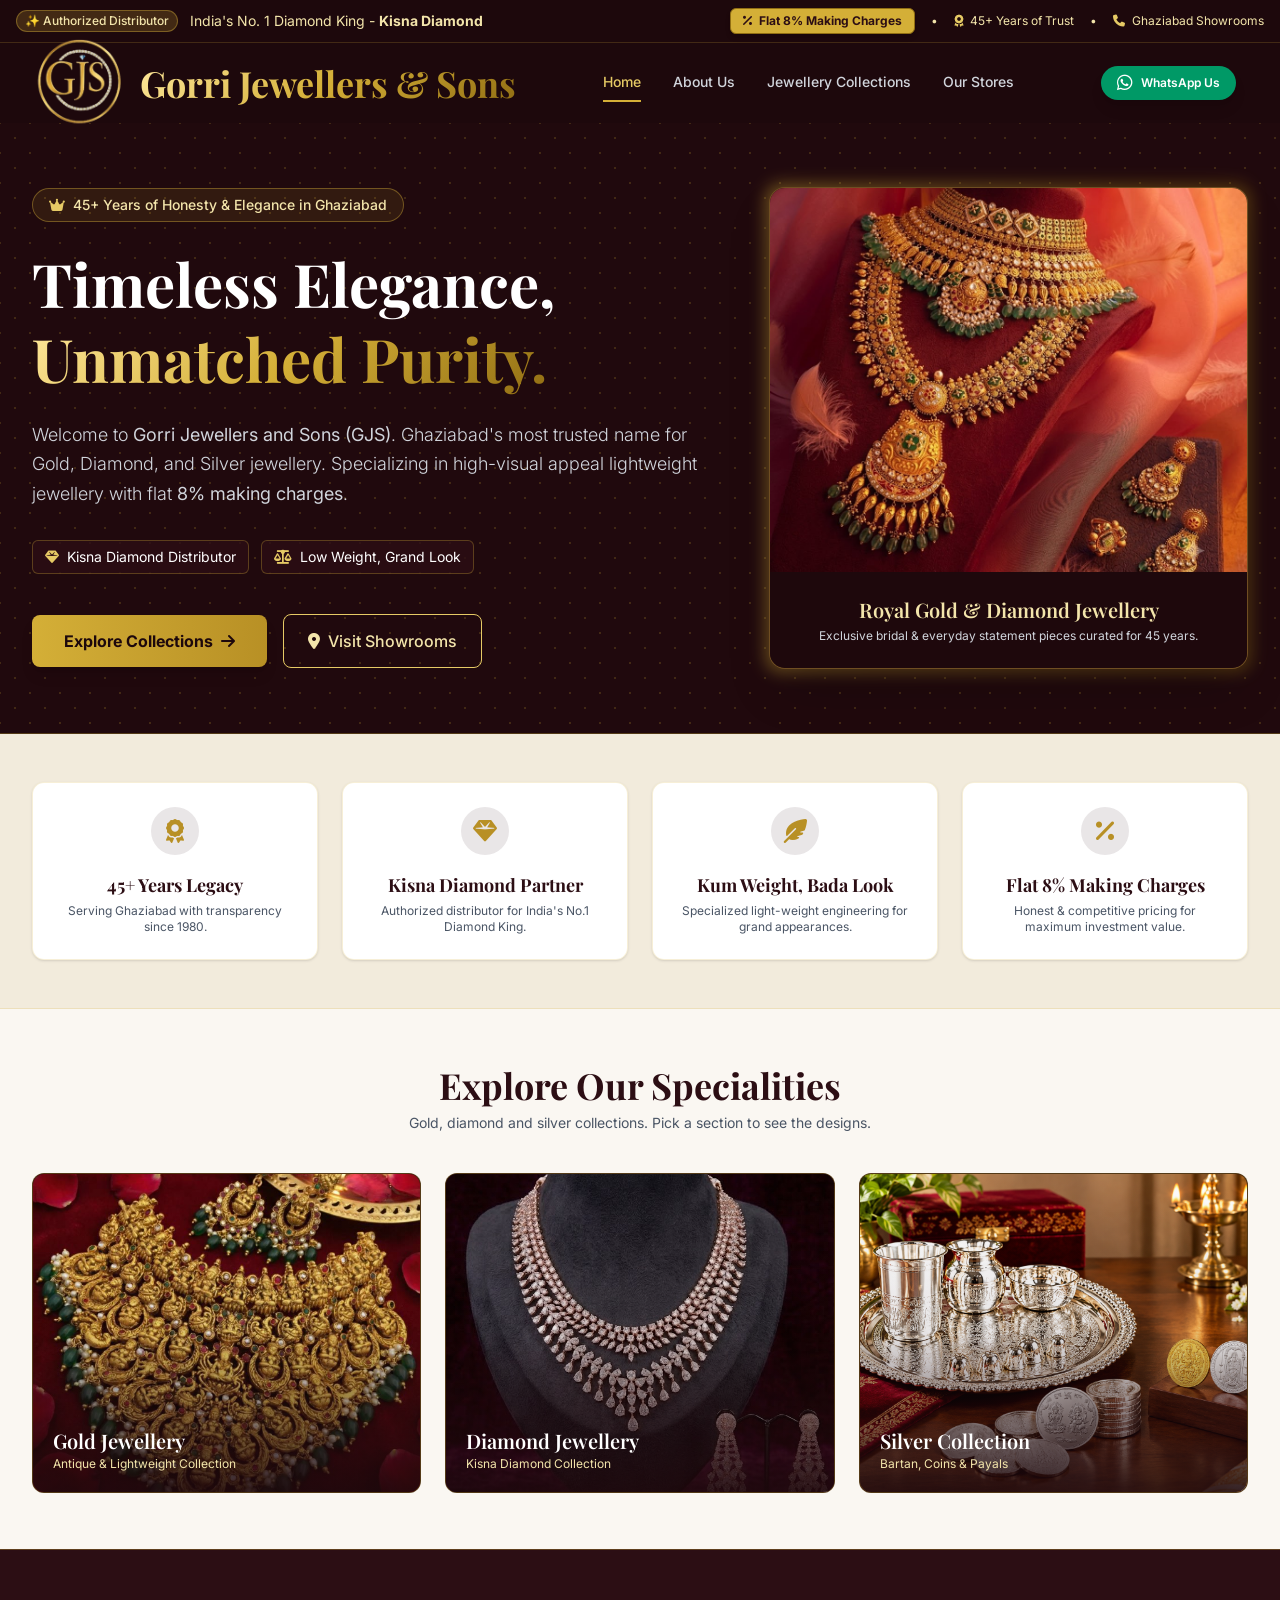
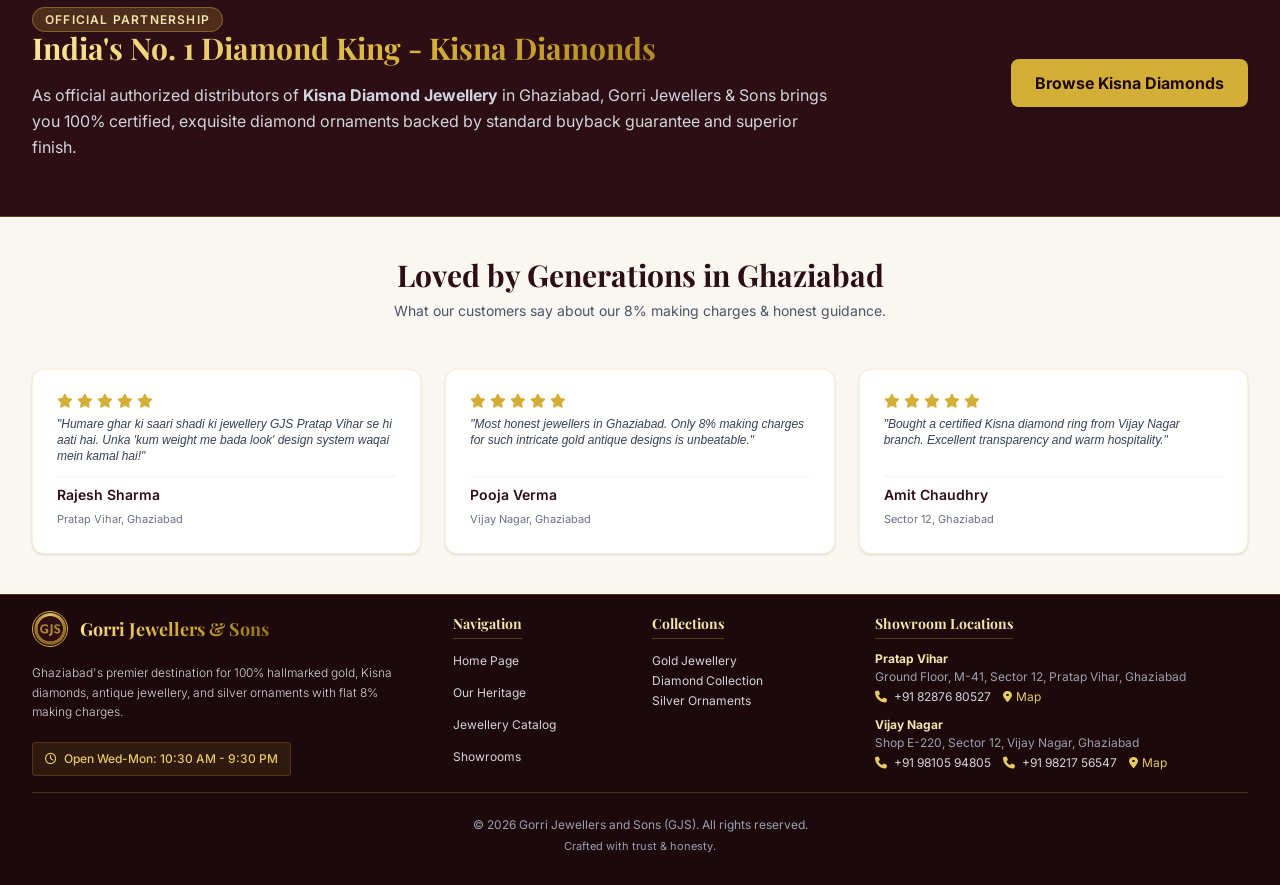
==== commit 262f5cbb: "Publish refreshed GJS website" ====
--- a/index.html
+++ b/index.html
@@ -1,151 +1,208 @@
-<!DOCTYPE html>
-<html lang="en" class="scroll-smooth">
-<head>
-    <meta charset="UTF-8">
-    <meta name="viewport" content="width=device-width, initial-scale=1.0">
-    <title>Gorri Jewellers & Sons (GJS) | Best Gold, Diamond & Silver Jewellery in Ghaziabad</title>
-    <meta name="description" content="Gold, diamond and silver jewellery for women and men: necklaces, rings, bangles, silver bartan, coins and payals. Gorri Jewellers & Sons, Ghaziabad.">
-    <script src="https://cdn.tailwindcss.com"></script>
-    <link rel="stylesheet" href="https://cdnjs.cloudflare.com/ajax/libs/font-awesome/6.4.0/css/all.min.css">
-    <link rel="preconnect" href="https://fonts.googleapis.com">
-    <link rel="preconnect" href="https://fonts.gstatic.com" crossorigin>
-    <link href="https://fonts.googleapis.com/css2?family=Inter:wght@300;400;500;600;700&family=Playfair+Display:ital,wght@0,500;0,600;0,700;0,800;1,400&display=swap" rel="stylesheet">
+<!DOCTYPE html>
+<html lang="en" class="scroll-smooth">
+<head>
+    <meta charset="UTF-8">
+    <meta name="viewport" content="width=device-width, initial-scale=1.0">
+    <title>Gorri Jewellers & Sons (GJS) | Best Gold, Diamond & Silver Jewellery in Ghaziabad</title>
+    <meta name="description" content="Gold, diamond and silver jewellery for women and men: necklaces, rings, bangles, silver bartan, coins and payals. Gorri Jewellers & Sons, Ghaziabad.">
+	<link rel="icon" type="image/png" href="/resource/images/favicon.png">
+    <link rel="stylesheet" href="/resource/styles/output.css">
+    <link rel="stylesheet" href="https://cdnjs.cloudflare.com/ajax/libs/font-awesome/6.4.0/css/all.min.css">
+    <link rel="preconnect" href="https://fonts.googleapis.com">
+    <link rel="preconnect" href="https://fonts.gstatic.com" crossorigin>
+    <link href="https://fonts.googleapis.com/css2?family=Inter:wght@300;400;500;600;700&family=Playfair+Display:ital,wght@0,500;0,600;0,700;0,800;1,400&display=swap" rel="stylesheet">
     <link rel="stylesheet" href="/resource/styles/style.css">
-    <script>
-        tailwind.config = {
-            theme: {
-                extend: {
-                    colors: {
-                        burgundy: { 800: '#3D0C13', 900: '#2C0E14', 950: '#1D080C' },
-                        gold: { 300: '#F3E5AB', 400: '#E6CA65', 500: '#D4AF37', 600: '#B89025', 700: '#916E13' },
-                        cream: '#FAF7F2', creamDark: '#F2EBDC',
-                    },
-                    fontFamily: { serif: ['"Playfair Display"', 'serif'], sans: ['Inter', 'sans-serif'] }
-                }
-            }
-        }
-    </script>
-</head>
-<body class="bg-cream text-burgundy-900 antialiased selection:bg-gold-500 selection:text-white">
-	<header class="sticky top-0 z-50 bg-burgundy-950">
-		<div id="site-header"></div>	
-    </header>
-    <main>
-        <section class="relative bg-burgundy-950 text-white overflow-hidden pt-2 pb-16 lg:py-24 border-b border-gold-500/30">
-            <div class="absolute inset-0 opacity-20 bg-pattern"></div>
-            <div class="max-w-7xl mx-auto px-4 sm:px-6 lg:px-8 relative z-10">
-                <div class="grid grid-cols-1 lg:grid-cols-12 gap-12 items-center">
-                    <div class="lg:col-span-7 space-y-6 text-center lg:text-left">
-                        <div class="inline-flex items-center space-x-2 bg-gold-500/10 border border-gold-500/40 text-gold-300 px-4 py-1.5 rounded-full text-xs sm:text-sm font-medium">
-                            <i class="fa-solid fa-crown text-gold-400"></i>
-                            <span>45+ Years of Honesty & Elegance in Ghaziabad</span>
-                        </div>
-                        <h1 class="font-serif text-3xl sm:text-5xl lg:text-6xl font-bold leading-tight">
-                            Timeless Elegance, <br><span class="gold-gradient-text">Unmatched Purity.</span>
-                        </h1>
-                        <p class="text-gray-300 text-base sm:text-lg max-w-2xl mx-auto lg:mx-0 font-light leading-relaxed">
-                            Welcome to <strong>Gorri Jewellers and Sons (GJS)</strong>. Ghaziabad's most trusted name for Gold, Diamond, and Silver jewellery. Specializing in high-visual appeal lightweight jewellery with flat <strong>8% making charges</strong>.
-                        </p>
-                        <div class="pt-2 flex flex-wrap justify-center lg:justify-start gap-3 text-xs sm:text-sm">
-                            <span class="bg-burgundy-900/80 border border-gold-500/30 px-3 py-1.5 rounded-md text-gold-200"><i class="fa-solid fa-gem text-gold-400 mr-1"></i> Kisna Diamond Distributor</span>
-                            <span class="bg-burgundy-900/80 border border-gold-500/30 px-3 py-1.5 rounded-md text-gold-200"><i class="fa-solid fa-scale-balanced text-gold-400 mr-1"></i> Low Weight, Grand Look</span>
-                        </div>
-                        <div class="pt-4 flex flex-col sm:flex-row items-center justify-center lg:justify-start gap-4">
-                            <button onclick="openCollection('gold','women')" class="w-full sm:w-auto bg-gradient-to-r from-gold-500 to-gold-600 hover:from-gold-600 hover:to-gold-700 text-burgundy-950 font-bold px-8 py-3.5 rounded-lg shadow-lg transition-all flex items-center justify-center space-x-2">
-                                <span>Explore Collections</span>
-                                <i class="fa-solid fa-arrow-right"></i>
-                            </button>
+    
+</head>
+<body class="bg-cream text-burgundy-900 antialiased selection:bg-gold-500 selection:text-white">
+	<header class="sticky top-0 z-50 bg-burgundy-950">
+		<div id="site-header"></div>	
+    </header>
+    <main>
+        <section class="relative bg-burgundy-950 text-white overflow-hidden pt-2 pb-16 lg:py-16 border-b border-gold-500/30">
+            <div class="absolute inset-0 opacity-20 bg-pattern"></div>
+            <div class="max-w-7xl mx-auto px-4 sm:px-6 lg:px-8 relative z-10">
+                <div class="grid grid-cols-1 lg:grid-cols-12 gap-12 items-center">
+                    <div class="lg:col-span-7 space-y-6 text-center lg:text-left">
+                        <div class="inline-flex items-center space-x-2 bg-gold-500/10 border border-gold-500/40 text-gold-300 px-4 py-1.5 rounded-full text-xs sm:text-sm font-medium">
+                            <i class="fa-solid fa-crown text-gold-400"></i>
+                            <span>45+ Years of Honesty & Elegance in Ghaziabad</span>
+                        </div>
+                        <h1 class="font-serif text-3xl sm:text-5xl lg:text-6xl font-bold leading-tight">
+                            Timeless Elegance, <br><span class="gold-gradient-text">Unmatched Purity.</span>
+                        </h1>
+                        <p class="text-gray-300 text-base sm:text-lg max-w-2xl mx-auto lg:mx-0 font-light leading-relaxed">
+                            Welcome to <strong>Gorri Jewellers and Sons (GJS)</strong>. Ghaziabad's most trusted name for Gold, Diamond, and Silver jewellery. Specializing in high-visual appeal lightweight jewellery with flat <strong>8% making charges</strong>.
+                        </p>
+                        <div class="pt-2 flex flex-wrap justify-center lg:justify-start gap-3 text-xs sm:text-sm">
+                            <span class="bg-burgundy-900/80 border border-gold-500/30 px-3 py-1.5 rounded-md text-gold-200"><i class="fa-solid fa-gem text-gold-400 mr-1"></i> Kisna Diamond Distributor</span>
+                            <span class="bg-burgundy-900/80 border border-gold-500/30 px-3 py-1.5 rounded-md text-gold-200"><i class="fa-solid fa-scale-balanced text-gold-400 mr-1"></i> Low Weight, Grand Look</span>
+                        </div>
+                        <div class="pt-4 flex flex-col sm:flex-row items-center justify-center lg:justify-start gap-4">
+                            <button onclick="openCollection('gold','women')" class="w-full sm:w-auto bg-gradient-to-r from-gold-500 to-gold-600 hover:from-gold-600 hover:to-gold-700 text-burgundy-950 font-bold px-8 py-3.5 rounded-lg shadow-lg transition-all flex items-center justify-center space-x-2">
+                                <span>Explore Collections</span>
+                                <i class="fa-solid fa-arrow-right"></i>
+                            </button>
                             <a href="/stores/" class="w-full sm:w-auto border border-gold-400 text-gold-300 hover:bg-gold-500/10 font-medium px-6 py-3.5 rounded-lg transition-colors flex items-center justify-center space-x-2">
-                                <i class="fa-solid fa-location-dot"></i>
-                                <span>Visit Showrooms</span>
-                            </a>
-                        </div>
-                    </div>
-                    <div class="lg:col-span-5 relative">
-                        <div class="relative mx-auto max-w-md lg:max-w-none">
-                            <div class="absolute -inset-1 rounded-2xl bg-gradient-to-r from-gold-500 to-gold-700 blur opacity-40"></div>
-                            <div class="relative bg-burgundy-900 border border-gold-500/40 rounded-2xl overflow-hidden shadow-2xl">
+                                <i class="fa-solid fa-location-dot"></i>
+                                <span>Visit Showrooms</span>
+                            </a>
+                        </div>
+                    </div>
+                    <div class="lg:col-span-5 relative">
+                        <div class="relative mx-auto max-w-md lg:max-w-none">
+                            <div class="absolute -inset-1 rounded-2xl bg-gradient-to-r from-gold-500 to-gold-700 blur opacity-40"></div>
+                            <div class="relative bg-burgundy-900 border border-gold-500/40 rounded-2xl overflow-hidden shadow-2xl">
                                 <img src="/resource/images/gold/Women/Necklaces/Antique-necklace8.png" alt="Antique gold bridal choker set" class="w-full h-96 object-cover">
-                                <div class="p-6 bg-burgundy-950/90 text-center">
-                                    <h3 class="font-serif text-xl font-semibold text-gold-300">Royal Gold & Diamond Jewellery</h3>
-                                    <p class="text-xs text-gray-300 mt-1">Exclusive bridal & everyday statement pieces curated for 45 years.</p>
-                                </div>
-                            </div>
-                        </div>
-                    </div>
-                </div>
-            </div>
-        </section>
-
-        <section class="py-12 bg-creamDark border-b border-gold-500/20">
-            <div class="max-w-7xl mx-auto px-4 sm:px-6 lg:px-8">
-                <div class="grid grid-cols-1 md:grid-cols-4 gap-6 text-center">
-                    <div class="p-6 bg-white rounded-xl shadow-sm border border-gold-500/20">
-                        <div class="w-12 h-12 bg-burgundy-900/10 text-gold-600 rounded-full flex items-center justify-center mx-auto mb-4 text-2xl"><i class="fa-solid fa-award"></i></div>
-                        <h4 class="font-serif font-bold text-lg text-burgundy-900">45+ Years Legacy</h4>
-                        <p class="text-xs text-gray-600 mt-1">Serving Ghaziabad with transparency since 1980.</p>
-                    </div>
-                    <div class="p-6 bg-white rounded-xl shadow-sm border border-gold-500/20">
-                        <div class="w-12 h-12 bg-burgundy-900/10 text-gold-600 rounded-full flex items-center justify-center mx-auto mb-4 text-2xl"><i class="fa-solid fa-gem"></i></div>
-                        <h4 class="font-serif font-bold text-lg text-burgundy-900">Kisna Diamond Partner</h4>
-                        <p class="text-xs text-gray-600 mt-1">Authorized distributor for India's No.1 Diamond King.</p>
-                    </div>
-                    <div class="p-6 bg-white rounded-xl shadow-sm border border-gold-500/20">
-                        <div class="w-12 h-12 bg-burgundy-900/10 text-gold-600 rounded-full flex items-center justify-center mx-auto mb-4 text-2xl"><i class="fa-solid fa-feather-pointed"></i></div>
-                        <h4 class="font-serif font-bold text-lg text-burgundy-900">Kum Weight, Bada Look</h4>
-                        <p class="text-xs text-gray-600 mt-1">Specialized light-weight engineering for grand appearances.</p>
-                    </div>
-                    <div class="p-6 bg-white rounded-xl shadow-sm border border-gold-500/20">
-                        <div class="w-12 h-12 bg-burgundy-900/10 text-gold-600 rounded-full flex items-center justify-center mx-auto mb-4 text-2xl"><i class="fa-solid fa-percent"></i></div>
-                        <h4 class="font-serif font-bold text-lg text-burgundy-900">Flat 8% Making Charges</h4>
-                        <p class="text-xs text-gray-600 mt-1">Honest & competitive pricing for maximum investment value.</p>
-                    </div>
-                </div>
-            </div>
-        </section>
-
-        <section class="max-w-7xl mx-auto px-4 sm:px-6 lg:px-8 py-14">
-            <div class="text-center max-w-2xl mx-auto mb-10">
-                <h2 class="font-serif text-3xl sm:text-4xl font-bold text-burgundy-900">Explore Our Specialities</h2>
-                <p class="text-sm text-gray-600 mt-2">Gold, diamond and silver collections. Pick a section to see the designs.</p>
-            </div>
-            <div id="home-tiles" class="grid grid-cols-1 sm:grid-cols-3 gap-6"></div>
-        </section>
-    </main>
-
-    <div id="site-footer"></div>
-
-    <div id="product-modal" class="fixed inset-0 bg-black/70 backdrop-blur-sm z-50 hidden items-center justify-center p-4" role="dialog" aria-modal="true">
-        <div class="bg-white rounded-2xl max-w-3xl w-full max-h-[92vh] overflow-y-auto shadow-2xl relative border border-gold-500/30">
-            <button id="modal-close" onclick="closeModal()" aria-label="Close" class="absolute top-3 right-3 text-gray-600 hover:text-black w-9 h-9 rounded-full bg-white/90 flex items-center justify-center z-10 shadow">
-                <i class="fa-solid fa-xmark text-lg"></i>
-            </button>
-            <div class="grid grid-cols-1 md:grid-cols-2">
-                <div class="bg-creamDark flex items-center justify-center">
-                    <img id="modal-img" src="" alt="" class="w-full max-h-[60vh] md:max-h-[80vh] object-contain">
-                </div>
-                <div class="p-6 space-y-4 flex flex-col justify-between">
-                    <div>
-                        <span id="modal-tag" class="text-[10px] uppercase font-bold text-gold-700 bg-gold-500/20 px-2.5 py-0.5 rounded-full">Category</span>
-                        <h3 id="modal-title" class="font-serif text-2xl font-bold text-burgundy-900 mt-2">Item Name</h3>
-                        <p id="modal-path" class="text-xs text-gold-700 mt-1"></p>
-                        <p id="modal-desc" class="text-sm text-gray-600 mt-3 leading-relaxed">Description</p>
-                    </div>
-                    <div class="space-y-2 pt-3 border-t border-gray-100">
-                        <a id="modal-wa-link" href="#" target="_blank" rel="noopener" class="w-full bg-emerald-600 hover:bg-emerald-700 text-white font-semibold py-2.5 rounded-lg text-xs flex items-center justify-center space-x-2 transition-colors">
-                            <i class="fa-brands fa-whatsapp text-base"></i>
-                            <span>Ask for price on WhatsApp</span>
-                        </a>
-                    </div>
-                </div>
-            </div>
-        </div>
-    </div>
+                                <div class="p-6 bg-burgundy-950/90 text-center">
+                                    <h3 class="font-serif text-xl font-semibold text-gold-300">Royal Gold & Diamond Jewellery</h3>
+                                    <p class="text-xs text-gray-300 mt-1">Exclusive bridal & everyday statement pieces curated for 45 years.</p>
+                                </div>
+                            </div>
+                        </div>
+                    </div>
+                </div>
+            </div>
+        </section>
+
+        <section class="py-12 bg-creamDark border-b border-gold-500/20">
+            <div class="max-w-7xl mx-auto px-4 sm:px-6 lg:px-8">
+                <div class="grid grid-cols-1 md:grid-cols-4 gap-6 text-center">
+                    <div class="p-6 bg-white rounded-xl shadow-sm border border-gold-500/20">
+                        <div class="w-12 h-12 bg-burgundy-900/10 text-gold-600 rounded-full flex items-center justify-center mx-auto mb-4 text-2xl"><i class="fa-solid fa-award"></i></div>
+                        <h4 class="font-serif font-bold text-lg text-burgundy-900">45+ Years Legacy</h4>
+                        <p class="text-xs text-gray-600 mt-1">Serving Ghaziabad with transparency since 1980.</p>
+                    </div>
+                    <div class="p-6 bg-white rounded-xl shadow-sm border border-gold-500/20">
+                        <div class="w-12 h-12 bg-burgundy-900/10 text-gold-600 rounded-full flex items-center justify-center mx-auto mb-4 text-2xl"><i class="fa-solid fa-gem"></i></div>
+                        <h4 class="font-serif font-bold text-lg text-burgundy-900">Kisna Diamond Partner</h4>
+                        <p class="text-xs text-gray-600 mt-1">Authorized distributor for India's No.1 Diamond King.</p>
+                    </div>
+                    <div class="p-6 bg-white rounded-xl shadow-sm border border-gold-500/20">
+                        <div class="w-12 h-12 bg-burgundy-900/10 text-gold-600 rounded-full flex items-center justify-center mx-auto mb-4 text-2xl"><i class="fa-solid fa-feather-pointed"></i></div>
+                        <h4 class="font-serif font-bold text-lg text-burgundy-900">Kum Weight, Bada Look</h4>
+                        <p class="text-xs text-gray-600 mt-1">Specialized light-weight engineering for grand appearances.</p>
+                    </div>
+                    <div class="p-6 bg-white rounded-xl shadow-sm border border-gold-500/20">
+                        <div class="w-12 h-12 bg-burgundy-900/10 text-gold-600 rounded-full flex items-center justify-center mx-auto mb-4 text-2xl"><i class="fa-solid fa-percent"></i></div>
+                        <h4 class="font-serif font-bold text-lg text-burgundy-900">Flat 8% Making Charges</h4>
+                        <p class="text-xs text-gray-600 mt-1">Honest & competitive pricing for maximum investment value.</p>
+                    </div>
+                </div>
+            </div>
+        </section>
+
+        <section class="max-w-7xl mx-auto px-4 sm:px-6 lg:px-8 py-14">
+            <div class="text-center max-w-2xl mx-auto mb-10">
+                <h2 class="font-serif text-3xl sm:text-4xl font-bold text-burgundy-900">Explore Our Specialities</h2>
+                <p class="text-sm text-gray-600 mt-2">Gold, diamond and silver collections. Pick a section to see the designs.</p>
+            </div>
+            <div id="home-tiles" class="grid grid-cols-1 sm:grid-cols-3 gap-6"></div>
+        </section>
+		
+		            <!-- Kisna Diamond Special Banner -->
+            <section class="bg-burgundy-900 text-white py-14 px-4 sm:px-6 lg:px-8 border-y border-gold-500/30">
+                <div class="max-w-7xl mx-auto grid grid-cols-1 md:grid-cols-12 gap-8 items-center">
+                    <div class="md:col-span-8 space-y-4">
+                        <span class="bg-gold-500/20 text-gold-300 text-xs px-3 py-1 rounded-full font-semibold border border-gold-500/40 uppercase tracking-widest">Official Partnership</span>
+                        <h2 class="font-serif text-3xl sm:text-3xl font-bold gold-gradient-text">India's No. 1 Diamond King - Kisna Diamonds</h2>
+                        <p class="text-gray-300 text-sm sm:text-base leading-relaxed">
+                            As official authorized distributors of <strong>Kisna Diamond Jewellery</strong> in Ghaziabad, Gorri Jewellers & Sons brings you 100% certified, exquisite diamond ornaments backed by standard buyback guarantee and superior finish.
+                        </p>
+                    </div>
+                    <div class="md:col-span-4 text-center md:text-right">
+                        <button onclick="openCollection('diamond')" class="bg-gold-500 hover:bg-gold-400 text-burgundy-950 font-bold px-6 py-3 rounded-lg transition-all shadow-md">
+                            Browse Kisna Diamonds
+                        </button>
+                    </div>
+                </div>
+            </section>
+
+            <!-- Testimonials & Customer Trust -->
+            <section class="py-10 bg-cream">
+                <div class="max-w-7xl mx-auto px-4 sm:px-6 lg:px-8">
+                    <div class="text-center max-w-2xl mx-auto mb-12">
+                        <h2 class="font-serif text-3xl font-bold text-burgundy-900">Loved by Generations in Ghaziabad</h2>
+                        <p class="text-gray-600 text-sm mt-2">What our customers say about our 8% making charges & honest guidance.</p>
+                    </div>
+
+                    <div class="grid grid-cols-1 md:grid-cols-3 gap-6">
+                        <div class="bg-white p-6 rounded-xl border border-gold-500/20 shadow-sm space-y-3 flex flex-col justify-between">
+                            <div>
+                                <div class="flex text-gold-500 text-sm space-x-1 mb-2">
+                                    <i class="fa-solid fa-star"></i><i class="fa-solid fa-star"></i><i class="fa-solid fa-star"></i><i class="fa-solid fa-star"></i><i class="fa-solid fa-star"></i>
+                                </div>
+                                <p class="text-xs text-gray-700 italic">"Humare ghar ki saari shadi ki jewellery GJS Pratap Vihar se hi aati hai. Unka 'kum weight me bada look' design system waqai mein kamal hai!"</p>
+                            </div>
+                            <div class="pt-2 border-t border-gray-100">
+                                <h5 class="font-semibold text-sm text-burgundy-900">Rajesh Sharma</h5>
+                                <span class="text-[11px] text-gray-500">Pratap Vihar, Ghaziabad</span>
+                            </div>
+                        </div>
+
+                        <div class="bg-white p-6 rounded-xl border border-gold-500/20 shadow-sm space-y-3 flex flex-col justify-between">
+                            <div>
+                                <div class="flex text-gold-500 text-sm space-x-1 mb-2">
+                                    <i class="fa-solid fa-star"></i><i class="fa-solid fa-star"></i><i class="fa-solid fa-star"></i><i class="fa-solid fa-star"></i><i class="fa-solid fa-star"></i>
+                                </div>
+                                <p class="text-xs text-gray-700 italic">"Most honest jewellers in Ghaziabad. Only 8% making charges for such intricate gold antique designs is unbeatable."</p>
+                            </div>
+                            <div class="pt-2 border-t border-gray-100">
+                                <h5 class="font-semibold text-sm text-burgundy-900">Pooja Verma</h5>
+                                <span class="text-[11px] text-gray-500">Vijay Nagar, Ghaziabad</span>
+                            </div>
+                        </div>
+
+                        <div class="bg-white p-6 rounded-xl border border-gold-500/20 shadow-sm space-y-3 flex flex-col justify-between">
+                            <div>
+                                <div class="flex text-gold-500 text-sm space-x-1 mb-2">
+                                    <i class="fa-solid fa-star"></i><i class="fa-solid fa-star"></i><i class="fa-solid fa-star"></i><i class="fa-solid fa-star"></i><i class="fa-solid fa-star"></i>
+                                </div>
+                                <p class="text-xs text-gray-700 italic">"Bought a certified Kisna diamond ring from Vijay Nagar branch. Excellent transparency and warm hospitality."</p>
+                            </div>
+                            <div class="pt-2 border-t border-gray-100">
+                                <h5 class="font-semibold text-sm text-burgundy-900">Amit Chaudhry</h5>
+                                <span class="text-[11px] text-gray-500">Sector 12, Ghaziabad</span>
+                            </div>
+                        </div>
+                    </div>
+                </div>
+            </section>
+    </main>
+
+    <div id="site-footer"></div>
+
+    <div id="product-modal" class="fixed inset-0 bg-black/70 backdrop-blur-sm z-50 hidden items-center justify-center p-4" role="dialog" aria-modal="true">
+        <div class="bg-white rounded-2xl max-w-3xl w-full max-h-[92vh] overflow-y-auto shadow-2xl relative border border-gold-500/30">
+            <button id="modal-close" onclick="closeModal()" aria-label="Close" class="absolute top-3 right-3 text-gray-600 hover:text-black w-9 h-9 rounded-full bg-white/90 flex items-center justify-center z-10 shadow">
+                <i class="fa-solid fa-xmark text-lg"></i>
+            </button>
+            <div class="grid grid-cols-1 md:grid-cols-2">
+                <div class="bg-creamDark flex items-center justify-center">
+                    <img id="modal-img" src="" alt="" class="w-full max-h-[60vh] md:max-h-[80vh] object-contain">
+                </div>
+                <div class="p-6 space-y-4 flex flex-col justify-between">
+                    <div>
+                        <span id="modal-tag" class="text-[10px] uppercase font-bold text-gold-700 bg-gold-500/20 px-2.5 py-0.5 rounded-full">Category</span>
+                        <h3 id="modal-title" class="font-serif text-2xl font-bold text-burgundy-900 mt-2">Item Name</h3>
+                        <p id="modal-path" class="text-xs text-gold-700 mt-1"></p>
+                        <p id="modal-desc" class="text-sm text-gray-600 mt-3 leading-relaxed">Description</p>
+                    </div>
+                    <div class="space-y-2 pt-3 border-t border-gray-100">
+                        <a id="modal-wa-link" href="#" target="_blank" rel="noopener" class="w-full bg-emerald-600 hover:bg-emerald-700 text-white font-semibold py-2.5 rounded-lg text-xs flex items-center justify-center space-x-2 transition-colors">
+                            <i class="fa-brands fa-whatsapp text-base"></i>
+                            <span>Ask for price on WhatsApp</span>
+                        </a>
+                    </div>
+                </div>
+            </div>
+        </div>
+    </div>
 <script src="/resource/scripts/data.js"></script>
 <script src="/resource/scripts/main.js"></script>
-    <script>
-        injectCommonLayouts('home');
-        renderHomeTiles();
-    </script>
-</body>
-</html>
+    <script>
+        injectCommonLayouts('home');
+        renderHomeTiles();
+    </script>
+</body>
+</html>
--- a/resource/styles/output.css
+++ b/resource/styles/output.css
@@ -0,0 +1,2 @@
+/*! tailwindcss v4.3.3 | MIT License | https://tailwindcss.com */
+@layer properties{@supports (((-webkit-hyphens:none)) and (not (margin-trim:inline))) or ((-moz-orient:inline) and (not (color:rgb(from red r g b)))){*,:before,:after,::backdrop{--tw-space-y-reverse:0;--tw-space-x-reverse:0;--tw-border-style:solid;--tw-gradient-position:initial;--tw-gradient-from:#0000;--tw-gradient-via:#0000;--tw-gradient-to:#0000;--tw-gradient-stops:initial;--tw-gradient-via-stops:initial;--tw-gradient-from-position:0%;--tw-gradient-via-position:50%;--tw-gradient-to-position:100%;--tw-leading:initial;--tw-font-weight:initial;--tw-tracking:initial;--tw-shadow:0 0 #0000;--tw-shadow-color:initial;--tw-shadow-alpha:100%;--tw-inset-shadow:0 0 #0000;--tw-inset-shadow-color:initial;--tw-inset-shadow-alpha:100%;--tw-ring-color:initial;--tw-ring-shadow:0 0 #0000;--tw-inset-ring-color:initial;--tw-inset-ring-shadow:0 0 #0000;--tw-ring-inset:initial;--tw-ring-offset-width:0px;--tw-ring-offset-color:#fff;--tw-ring-offset-shadow:0 0 #0000;--tw-blur:initial;--tw-brightness:initial;--tw-contrast:initial;--tw-grayscale:initial;--tw-hue-rotate:initial;--tw-invert:initial;--tw-opacity:initial;--tw-saturate:initial;--tw-sepia:initial;--tw-drop-shadow:initial;--tw-drop-shadow-color:initial;--tw-drop-shadow-alpha:100%;--tw-drop-shadow-size:initial;--tw-backdrop-blur:initial;--tw-backdrop-brightness:initial;--tw-backdrop-contrast:initial;--tw-backdrop-grayscale:initial;--tw-backdrop-hue-rotate:initial;--tw-backdrop-invert:initial;--tw-backdrop-opacity:initial;--tw-backdrop-saturate:initial;--tw-backdrop-sepia:initial;--tw-duration:initial;--tw-translate-x:0;--tw-translate-y:0;--tw-translate-z:0;--tw-scale-x:1;--tw-scale-y:1;--tw-scale-z:1}}}@layer theme{:root,:host{--font-sans:Inter, sans-serif;--font-serif:"Playfair Display", serif;--font-mono:ui-monospace, SFMono-Regular, Menlo, Monaco, Consolas, "Liberation Mono", "Courier New", monospace;--color-emerald-600:oklch(59.6% .145 163.225);--color-emerald-700:oklch(50.8% .118 165.612);--color-emerald-800:oklch(43.2% .095 166.913);--color-gray-100:oklch(96.7% .003 264.542);--color-gray-200:oklch(92.8% .006 264.531);--color-gray-300:oklch(87.2% .01 258.338);--color-gray-400:oklch(70.7% .022 261.325);--color-gray-500:oklch(55.1% .027 264.364);--color-gray-600:oklch(44.6% .03 256.802);--color-gray-700:oklch(37.3% .034 259.733);--color-black:#000;--color-white:#fff;--spacing:.25rem;--container-md:28rem;--container-xl:36rem;--container-2xl:42rem;--container-3xl:48rem;--container-4xl:56rem;--container-7xl:80rem;--text-xs:.75rem;--text-xs--line-height:calc(1 / .75);--text-sm:.875rem;--text-sm--line-height:calc(1.25 / .875);--text-base:1rem;--text-base--line-height:calc(1.5 / 1);--text-lg:1.125rem;--text-lg--line-height:calc(1.75 / 1.125);--text-xl:1.25rem;--text-xl--line-height:calc(1.75 / 1.25);--text-2xl:1.5rem;--text-2xl--line-height:calc(2 / 1.5);--text-3xl:1.875rem;--text-3xl--line-height:calc(2.25 / 1.875);--text-4xl:2.25rem;--text-4xl--line-height:calc(2.5 / 2.25);--text-5xl:3rem;--text-5xl--line-height:1;--text-6xl:3.75rem;--text-6xl--line-height:1;--font-weight-light:300;--font-weight-medium:500;--font-weight-semibold:600;--font-weight-bold:700;--tracking-wide:.025em;--tracking-wider:.05em;--tracking-widest:.1em;--leading-tight:1.25;--leading-snug:1.375;--leading-relaxed:1.625;--radius-md:.375rem;--radius-lg:.5rem;--radius-xl:.75rem;--radius-2xl:1rem;--blur-sm:8px;--default-transition-duration:.15s;--default-transition-timing-function:cubic-bezier(.4, 0, .2, 1);--default-font-family:var(--font-sans);--default-mono-font-family:var(--font-mono);--color-burgundy-800:#3d0c13;--color-burgundy-900:#2c0e14;--color-burgundy-950:#1d080c;--color-gold-300:#f3e5ab;--color-gold-400:#e6ca65;--color-gold-500:#d4af37;--color-gold-600:#b89025;--color-gold-700:#916e13;--color-cream:#faf7f2;--color-creamDark:#f2ebdc}}@layer base{*,:after,:before,::backdrop{box-sizing:border-box;border:0 solid;margin:0;padding:0}::file-selector-button{box-sizing:border-box;border:0 solid;margin:0;padding:0}html,:host{-webkit-text-size-adjust:100%;tab-size:4;line-height:1.5;font-family:var(--default-font-family,-apple-system, BlinkMacSystemFont, "Segoe UI", Roboto, "Helvetica Neue", "Noto Sans", Arial, sans-serif, "Apple Color Emoji", "Segoe UI Emoji", "Segoe UI Symbol", "Noto Color Emoji");font-feature-settings:var(--default-font-feature-settings,normal);font-variation-settings:var(--default-font-variation-settings,normal);-webkit-tap-highlight-color:transparent}hr{height:0;color:inherit;border-top-width:1px}abbr:where([title]){-webkit-text-decoration:underline dotted;text-decoration:underline dotted}h1,h2,h3,h4,h5,h6{font-size:inherit;font-weight:inherit}a{color:inherit;-webkit-text-decoration:inherit;-webkit-text-decoration:inherit;-webkit-text-decoration:inherit;text-decoration:inherit}b,strong{font-weight:bolder}code,kbd,samp,pre{font-family:var(--default-mono-font-family,ui-monospace, SFMono-Regular, Menlo, Monaco, Consolas, "Liberation Mono", "Courier New", monospace);font-feature-settings:var(--default-mono-font-feature-settings,normal);font-variation-settings:var(--default-mono-font-variation-settings,normal);font-size:1em}small{font-size:80%}sub,sup{vertical-align:baseline;font-size:75%;line-height:0;position:relative}sub{bottom:-.25em}sup{top:-.5em}table{text-indent:0;border-color:inherit;border-collapse:collapse}:-moz-focusring:where(:not(iframe)){outline:auto}progress{vertical-align:baseline}summary{display:list-item}ol,ul,menu{list-style:none}img,svg,video,canvas,audio,iframe,embed,object{vertical-align:middle;display:block}img,video{max-width:100%;height:auto}button,input,select,optgroup,textarea{font:inherit;font-feature-settings:inherit;font-variation-settings:inherit;letter-spacing:inherit;color:inherit;opacity:1;background-color:#0000;border-radius:0}::file-selector-button{font:inherit;font-feature-settings:inherit;font-variation-settings:inherit;letter-spacing:inherit;color:inherit;opacity:1;background-color:#0000;border-radius:0}:where(select:is([multiple],[size])) optgroup{font-weight:bolder}:where(select:is([multiple],[size])) optgroup option{padding-inline-start:20px}::file-selector-button{margin-inline-end:4px}::placeholder{opacity:1}@supports (not ((-webkit-appearance:-apple-pay-button))) or (contain-intrinsic-size:1px){::placeholder{color:currentColor}@supports (color:color-mix(in lab, red, red)){::placeholder{color:color-mix(in oklab, currentcolor 50%, transparent)}}}textarea{resize:vertical}::-webkit-search-decoration{-webkit-appearance:none}::-webkit-date-and-time-value{min-height:1lh;text-align:inherit}::-webkit-datetime-edit{display:inline-flex}::-webkit-datetime-edit-fields-wrapper{padding:0}::-webkit-datetime-edit{padding-block:0}::-webkit-datetime-edit-year-field{padding-block:0}::-webkit-datetime-edit-month-field{padding-block:0}::-webkit-datetime-edit-day-field{padding-block:0}::-webkit-datetime-edit-hour-field{padding-block:0}::-webkit-datetime-edit-minute-field{padding-block:0}::-webkit-datetime-edit-second-field{padding-block:0}::-webkit-datetime-edit-millisecond-field{padding-block:0}::-webkit-datetime-edit-meridiem-field{padding-block:0}::-webkit-calendar-picker-indicator{line-height:1}:-moz-ui-invalid{box-shadow:none}button,input:where([type=button],[type=reset],[type=submit]){appearance:button}::file-selector-button{appearance:button}::-webkit-inner-spin-button{height:auto}::-webkit-outer-spin-button{height:auto}[hidden]:where(:not([hidden=until-found])){display:none!important}}@layer components;@layer utilities{.absolute{position:absolute}.fixed{position:fixed}.relative{position:relative}.sticky{position:sticky}.-inset-1{inset:calc(var(--spacing) * -1)}.-inset-2{inset:calc(var(--spacing) * -2)}.inset-0{inset:0}.top-0{top:0}.top-3{top:calc(var(--spacing) * 3)}.right-0{right:0}.right-3{right:calc(var(--spacing) * 3)}.bottom-0{bottom:0}.left-0{left:0}.z-10{z-index:10}.z-30{z-index:30}.z-50{z-index:50}.mx-auto{margin-inline:auto}.mt-0\.5{margin-top:calc(var(--spacing) * .5)}.mt-1{margin-top:var(--spacing)}.mt-1\.5{margin-top:calc(var(--spacing) * 1.5)}.mt-2{margin-top:calc(var(--spacing) * 2)}.mt-3{margin-top:calc(var(--spacing) * 3)}.mr-1{margin-right:var(--spacing)}.mr-2{margin-right:calc(var(--spacing) * 2)}.mb-0\.5{margin-bottom:calc(var(--spacing) * .5)}.mb-2{margin-bottom:calc(var(--spacing) * 2)}.mb-3{margin-bottom:calc(var(--spacing) * 3)}.mb-4{margin-bottom:calc(var(--spacing) * 4)}.mb-5{margin-bottom:calc(var(--spacing) * 5)}.mb-6{margin-bottom:calc(var(--spacing) * 6)}.mb-10{margin-bottom:calc(var(--spacing) * 10)}.mb-12{margin-bottom:calc(var(--spacing) * 12)}.block{display:block}.flex{display:flex}.grid{display:grid}.hidden{display:none}.inline-block{display:inline-block}.inline-flex{display:inline-flex}.h-9{height:calc(var(--spacing) * 9)}.h-10{height:calc(var(--spacing) * 10)}.h-12{height:calc(var(--spacing) * 12)}.h-20{height:calc(var(--spacing) * 20)}.h-56{height:calc(var(--spacing) * 56)}.h-64{height:calc(var(--spacing) * 64)}.h-80{height:calc(var(--spacing) * 80)}.h-96{height:calc(var(--spacing) * 96)}.h-\[420px\]{height:420px}.h-auto{height:auto}.h-full{height:100%}.max-h-\[60vh\]{max-height:60vh}.max-h-\[92vh\]{max-height:92vh}.w-9{width:calc(var(--spacing) * 9)}.w-10{width:calc(var(--spacing) * 10)}.w-12{width:calc(var(--spacing) * 12)}.w-20{width:calc(var(--spacing) * 20)}.w-full{width:100%}.max-w-2xl{max-width:var(--container-2xl)}.max-w-3xl{max-width:var(--container-3xl)}.max-w-4xl{max-width:var(--container-4xl)}.max-w-7xl{max-width:var(--container-7xl)}.max-w-md{max-width:var(--container-md)}.max-w-xl{max-width:var(--container-xl)}.flex-1{flex:1}.shrink-0{flex-shrink:0}.cursor-pointer{cursor:pointer}.scroll-mt-24{scroll-margin-top:calc(var(--spacing) * 24)}.grid-cols-1{grid-template-columns:repeat(1,minmax(0,1fr))}.grid-cols-2{grid-template-columns:repeat(2,minmax(0,1fr))}.flex-col{flex-direction:column}.flex-wrap{flex-wrap:wrap}.items-baseline{align-items:baseline}.items-center{align-items:center}.items-start{align-items:flex-start}.justify-between{justify-content:space-between}.justify-center{justify-content:center}.justify-end{justify-content:flex-end}.gap-1{gap:var(--spacing)}.gap-1\.5{gap:calc(var(--spacing) * 1.5)}.gap-2{gap:calc(var(--spacing) * 2)}.gap-3{gap:calc(var(--spacing) * 3)}.gap-4{gap:calc(var(--spacing) * 4)}.gap-6{gap:calc(var(--spacing) * 6)}.gap-8{gap:calc(var(--spacing) * 8)}.gap-12{gap:calc(var(--spacing) * 12)}:where(.space-y-1\.5>:not(:last-child)){--tw-space-y-reverse:0;margin-block-start:calc(calc(var(--spacing) * 1.5) * var(--tw-space-y-reverse));margin-block-end:calc(calc(var(--spacing) * 1.5) * calc(1 - var(--tw-space-y-reverse)))}:where(.space-y-2>:not(:last-child)){--tw-space-y-reverse:0;margin-block-start:calc(calc(var(--spacing) * 2) * var(--tw-space-y-reverse));margin-block-end:calc(calc(var(--spacing) * 2) * calc(1 - var(--tw-space-y-reverse)))}:where(.space-y-3>:not(:last-child)){--tw-space-y-reverse:0;margin-block-start:calc(calc(var(--spacing) * 3) * var(--tw-space-y-reverse));margin-block-end:calc(calc(var(--spacing) * 3) * calc(1 - var(--tw-space-y-reverse)))}:where(.space-y-4>:not(:last-child)){--tw-space-y-reverse:0;margin-block-start:calc(calc(var(--spacing) * 4) * var(--tw-space-y-reverse));margin-block-end:calc(calc(var(--spacing) * 4) * calc(1 - var(--tw-space-y-reverse)))}:where(.space-y-6>:not(:last-child)){--tw-space-y-reverse:0;margin-block-start:calc(calc(var(--spacing) * 6) * var(--tw-space-y-reverse));margin-block-end:calc(calc(var(--spacing) * 6) * calc(1 - var(--tw-space-y-reverse)))}:where(.space-y-12>:not(:last-child)){--tw-space-y-reverse:0;margin-block-start:calc(calc(var(--spacing) * 12) * var(--tw-space-y-reverse));margin-block-end:calc(calc(var(--spacing) * 12) * calc(1 - var(--tw-space-y-reverse)))}:where(.space-y-14>:not(:last-child)){--tw-space-y-reverse:0;margin-block-start:calc(calc(var(--spacing) * 14) * var(--tw-space-y-reverse));margin-block-end:calc(calc(var(--spacing) * 14) * calc(1 - var(--tw-space-y-reverse)))}.gap-x-3{column-gap:calc(var(--spacing) * 3)}:where(.space-x-1>:not(:last-child)){--tw-space-x-reverse:0;margin-inline-start:calc(var(--spacing) * var(--tw-space-x-reverse));margin-inline-end:calc(var(--spacing) * calc(1 - var(--tw-space-x-reverse)))}:where(.space-x-2>:not(:last-child)){--tw-space-x-reverse:0;margin-inline-start:calc(calc(var(--spacing) * 2) * var(--tw-space-x-reverse));margin-inline-end:calc(calc(var(--spacing) * 2) * calc(1 - var(--tw-space-x-reverse)))}:where(.space-x-3>:not(:last-child)){--tw-space-x-reverse:0;margin-inline-start:calc(calc(var(--spacing) * 3) * var(--tw-space-x-reverse));margin-inline-end:calc(calc(var(--spacing) * 3) * calc(1 - var(--tw-space-x-reverse)))}:where(.space-x-4>:not(:last-child)){--tw-space-x-reverse:0;margin-inline-start:calc(calc(var(--spacing) * 4) * var(--tw-space-x-reverse));margin-inline-end:calc(calc(var(--spacing) * 4) * calc(1 - var(--tw-space-x-reverse)))}:where(.space-x-8>:not(:last-child)){--tw-space-x-reverse:0;margin-inline-start:calc(calc(var(--spacing) * 8) * var(--tw-space-x-reverse));margin-inline-end:calc(calc(var(--spacing) * 8) * calc(1 - var(--tw-space-x-reverse)))}.gap-y-1{row-gap:var(--spacing)}.self-start{align-self:flex-start}.overflow-hidden{overflow:hidden}.overflow-x-auto{overflow-x:auto}.overflow-y-auto{overflow-y:auto}.scroll-smooth{scroll-behavior:smooth}.rounded{border-radius:.25rem}.rounded-2xl{border-radius:var(--radius-2xl)}.rounded-full{border-radius:3.40282e38px}.rounded-lg{border-radius:var(--radius-lg)}.rounded-md{border-radius:var(--radius-md)}.rounded-xl{border-radius:var(--radius-xl)}.border{border-style:var(--tw-border-style);border-width:1px}.border-y{border-block-style:var(--tw-border-style);border-block-width:1px}.border-t{border-top-style:var(--tw-border-style);border-top-width:1px}.border-b{border-bottom-style:var(--tw-border-style);border-bottom-width:1px}.border-b-2{border-bottom-style:var(--tw-border-style);border-bottom-width:2px}.border-l-4{border-left-style:var(--tw-border-style);border-left-width:4px}.border-burgundy-900{border-color:var(--color-burgundy-900)}.border-gold-400{border-color:var(--color-gold-400)}.border-gold-500{border-color:var(--color-gold-500)}.border-gold-500\/20{border-color:#d4af3733}@supports (color:color-mix(in lab, red, red)){.border-gold-500\/20{border-color:color-mix(in oklab, var(--color-gold-500) 20%, transparent)}}.border-gold-500\/25{border-color:#d4af3740}@supports (color:color-mix(in lab, red, red)){.border-gold-500\/25{border-color:color-mix(in oklab, var(--color-gold-500) 25%, transparent)}}.border-gold-500\/30{border-color:#d4af374d}@supports (color:color-mix(in lab, red, red)){.border-gold-500\/30{border-color:color-mix(in oklab, var(--color-gold-500) 30%, transparent)}}.border-gold-500\/40{border-color:#d4af3766}@supports (color:color-mix(in lab, red, red)){.border-gold-500\/40{border-color:color-mix(in oklab, var(--color-gold-500) 40%, transparent)}}.border-gold-500\/60{border-color:#d4af3799}@supports (color:color-mix(in lab, red, red)){.border-gold-500\/60{border-color:color-mix(in oklab, var(--color-gold-500) 60%, transparent)}}.border-gold-700{border-color:var(--color-gold-700)}.border-gray-100{border-color:var(--color-gray-100)}.border-transparent{border-color:#0000}.bg-black\/70{background-color:#000000b3}@supports (color:color-mix(in lab, red, red)){.bg-black\/70{background-color:color-mix(in oklab, var(--color-black) 70%, transparent)}}.bg-burgundy-900{background-color:var(--color-burgundy-900)}.bg-burgundy-900\/10{background-color:#2c0e141a}@supports (color:color-mix(in lab, red, red)){.bg-burgundy-900\/10{background-color:color-mix(in oklab, var(--color-burgundy-900) 10%, transparent)}}.bg-burgundy-900\/80{background-color:#2c0e14cc}@supports (color:color-mix(in lab, red, red)){.bg-burgundy-900\/80{background-color:color-mix(in oklab, var(--color-burgundy-900) 80%, transparent)}}.bg-burgundy-950{background-color:var(--color-burgundy-950)}.bg-burgundy-950\/90{background-color:#1d080ce6}@supports (color:color-mix(in lab, red, red)){.bg-burgundy-950\/90{background-color:color-mix(in oklab, var(--color-burgundy-950) 90%, transparent)}}.bg-cream{background-color:var(--color-cream)}.bg-creamDark{background-color:var(--color-creamDark)}.bg-emerald-600{background-color:var(--color-emerald-600)}.bg-gold-500{background-color:var(--color-gold-500)}.bg-gold-500\/10{background-color:#d4af371a}@supports (color:color-mix(in lab, red, red)){.bg-gold-500\/10{background-color:color-mix(in oklab, var(--color-gold-500) 10%, transparent)}}.bg-gold-500\/15{background-color:#d4af3726}@supports (color:color-mix(in lab, red, red)){.bg-gold-500\/15{background-color:color-mix(in oklab, var(--color-gold-500) 15%, transparent)}}.bg-gold-500\/20{background-color:#d4af3733}@supports (color:color-mix(in lab, red, red)){.bg-gold-500\/20{background-color:color-mix(in oklab, var(--color-gold-500) 20%, transparent)}}.bg-white{background-color:var(--color-white)}.bg-white\/90{background-color:#ffffffe6}@supports (color:color-mix(in lab, red, red)){.bg-white\/90{background-color:color-mix(in oklab, var(--color-white) 90%, transparent)}}.bg-gradient-to-r{--tw-gradient-position:to right in oklab;background-image:linear-gradient(var(--tw-gradient-stops))}.bg-gradient-to-t{--tw-gradient-position:to top in oklab;background-image:linear-gradient(var(--tw-gradient-stops))}.from-burgundy-950\/90{--tw-gradient-from:#1d080ce6}@supports (color:color-mix(in lab, red, red)){.from-burgundy-950\/90{--tw-gradient-from:color-mix(in oklab, var(--color-burgundy-950) 90%, transparent)}}.from-burgundy-950\/90{--tw-gradient-stops:var(--tw-gradient-via-stops,var(--tw-gradient-position), var(--tw-gradient-from) var(--tw-gradient-from-position), var(--tw-gradient-to) var(--tw-gradient-to-position))}.from-gold-500{--tw-gradient-from:var(--color-gold-500);--tw-gradient-stops:var(--tw-gradient-via-stops,var(--tw-gradient-position), var(--tw-gradient-from) var(--tw-gradient-from-position), var(--tw-gradient-to) var(--tw-gradient-to-position))}.via-burgundy-950\/10{--tw-gradient-via:#1d080c1a}@supports (color:color-mix(in lab, red, red)){.via-burgundy-950\/10{--tw-gradient-via:color-mix(in oklab, var(--color-burgundy-950) 10%, transparent)}}.via-burgundy-950\/10{--tw-gradient-via-stops:var(--tw-gradient-position), var(--tw-gradient-from) var(--tw-gradient-from-position), var(--tw-gradient-via) var(--tw-gradient-via-position), var(--tw-gradient-to) var(--tw-gradient-to-position);--tw-gradient-stops:var(--tw-gradient-via-stops)}.to-gold-600{--tw-gradient-to:var(--color-gold-600);--tw-gradient-stops:var(--tw-gradient-via-stops,var(--tw-gradient-position), var(--tw-gradient-from) var(--tw-gradient-from-position), var(--tw-gradient-to) var(--tw-gradient-to-position))}.to-gold-700{--tw-gradient-to:var(--color-gold-700);--tw-gradient-stops:var(--tw-gradient-via-stops,var(--tw-gradient-position), var(--tw-gradient-from) var(--tw-gradient-from-position), var(--tw-gradient-to) var(--tw-gradient-to-position))}.to-transparent{--tw-gradient-to:transparent;--tw-gradient-stops:var(--tw-gradient-via-stops,var(--tw-gradient-position), var(--tw-gradient-from) var(--tw-gradient-from-position), var(--tw-gradient-to) var(--tw-gradient-to-position))}.object-contain{object-fit:contain}.object-cover{object-fit:cover}.p-2{padding:calc(var(--spacing) * 2)}.p-3{padding:calc(var(--spacing) * 3)}.p-4{padding:calc(var(--spacing) * 4)}.p-5{padding:calc(var(--spacing) * 5)}.p-6{padding:calc(var(--spacing) * 6)}.px-2{padding-inline:calc(var(--spacing) * 2)}.px-2\.5{padding-inline:calc(var(--spacing) * 2.5)}.px-3{padding-inline:calc(var(--spacing) * 3)}.px-4{padding-inline:calc(var(--spacing) * 4)}.px-5{padding-inline:calc(var(--spacing) * 5)}.px-6{padding-inline:calc(var(--spacing) * 6)}.px-8{padding-inline:calc(var(--spacing) * 8)}.py-0\.5{padding-block:calc(var(--spacing) * .5)}.py-1{padding-block:var(--spacing)}.py-1\.5{padding-block:calc(var(--spacing) * 1.5)}.py-2{padding-block:calc(var(--spacing) * 2)}.py-2\.5{padding-block:calc(var(--spacing) * 2.5)}.py-3{padding-block:calc(var(--spacing) * 3)}.py-3\.5{padding-block:calc(var(--spacing) * 3.5)}.py-10{padding-block:calc(var(--spacing) * 10)}.py-12{padding-block:calc(var(--spacing) * 12)}.py-14{padding-block:calc(var(--spacing) * 14)}.py-16{padding-block:calc(var(--spacing) * 16)}.pt-1{padding-top:var(--spacing)}.pt-2{padding-top:calc(var(--spacing) * 2)}.pt-3{padding-top:calc(var(--spacing) * 3)}.pt-4{padding-top:calc(var(--spacing) * 4)}.pt-6{padding-top:calc(var(--spacing) * 6)}.pt-16{padding-top:calc(var(--spacing) * 16)}.pb-1{padding-bottom:var(--spacing)}.pb-2{padding-bottom:calc(var(--spacing) * 2)}.pb-4{padding-bottom:calc(var(--spacing) * 4)}.pb-6{padding-bottom:calc(var(--spacing) * 6)}.pb-8{padding-bottom:calc(var(--spacing) * 8)}.pb-12{padding-bottom:calc(var(--spacing) * 12)}.pb-16{padding-bottom:calc(var(--spacing) * 16)}.pl-3{padding-left:calc(var(--spacing) * 3)}.text-center{text-align:center}.text-left{text-align:left}.font-serif{font-family:var(--font-serif)}.text-2xl{font-size:var(--text-2xl);line-height:var(--tw-leading,var(--text-2xl--line-height))}.text-3xl{font-size:var(--text-3xl);line-height:var(--tw-leading,var(--text-3xl--line-height))}.text-base{font-size:var(--text-base);line-height:var(--tw-leading,var(--text-base--line-height))}.text-lg{font-size:var(--text-lg);line-height:var(--tw-leading,var(--text-lg--line-height))}.text-sm{font-size:var(--text-sm);line-height:var(--tw-leading,var(--text-sm--line-height))}.text-xl{font-size:var(--text-xl);line-height:var(--tw-leading,var(--text-xl--line-height))}.text-xs{font-size:var(--text-xs);line-height:var(--tw-leading,var(--text-xs--line-height))}.text-\[10px\]{font-size:10px}.text-\[11px\]{font-size:11px}.leading-relaxed{--tw-leading:var(--leading-relaxed);line-height:var(--leading-relaxed)}.leading-snug{--tw-leading:var(--leading-snug);line-height:var(--leading-snug)}.leading-tight{--tw-leading:var(--leading-tight);line-height:var(--leading-tight)}.font-bold{--tw-font-weight:var(--font-weight-bold);font-weight:var(--font-weight-bold)}.font-light{--tw-font-weight:var(--font-weight-light);font-weight:var(--font-weight-light)}.font-medium{--tw-font-weight:var(--font-weight-medium);font-weight:var(--font-weight-medium)}.font-semibold{--tw-font-weight:var(--font-weight-semibold);font-weight:var(--font-weight-semibold)}.tracking-wider{--tw-tracking:var(--tracking-wider);letter-spacing:var(--tracking-wider)}.tracking-widest{--tw-tracking:var(--tracking-widest);letter-spacing:var(--tracking-widest)}.whitespace-nowrap{white-space:nowrap}.text-burgundy-800{color:var(--color-burgundy-800)}.text-burgundy-900{color:var(--color-burgundy-900)}.text-burgundy-950{color:var(--color-burgundy-950)}.text-emerald-700{color:var(--color-emerald-700)}.text-gold-300{color:var(--color-gold-300)}.text-gold-400{color:var(--color-gold-400)}.text-gold-500{color:var(--color-gold-500)}.text-gold-600{color:var(--color-gold-600)}.text-gold-700{color:var(--color-gold-700)}.text-gray-200{color:var(--color-gray-200)}.text-gray-300{color:var(--color-gray-300)}.text-gray-400{color:var(--color-gray-400)}.text-gray-500{color:var(--color-gray-500)}.text-gray-600{color:var(--color-gray-600)}.text-gray-700{color:var(--color-gray-700)}.text-white{color:var(--color-white)}.uppercase{text-transform:uppercase}.italic{font-style:italic}.antialiased{-webkit-font-smoothing:antialiased;-moz-osx-font-smoothing:grayscale}.opacity-20{opacity:.2}.opacity-30{opacity:.3}.opacity-40{opacity:.4}.shadow{--tw-shadow:0 1px 3px 0 var(--tw-shadow-color,#0000001a), 0 1px 2px -1px var(--tw-shadow-color,#0000001a);box-shadow:var(--tw-inset-shadow), var(--tw-inset-ring-shadow), var(--tw-ring-offset-shadow), var(--tw-ring-shadow), var(--tw-shadow)}.shadow-2xl{--tw-shadow:0 25px 50px -12px var(--tw-shadow-color,#00000040);box-shadow:var(--tw-inset-shadow), var(--tw-inset-ring-shadow), var(--tw-ring-offset-shadow), var(--tw-ring-shadow), var(--tw-shadow)}.shadow-lg{--tw-shadow:0 10px 15px -3px var(--tw-shadow-color,#0000001a), 0 4px 6px -4px var(--tw-shadow-color,#0000001a);box-shadow:var(--tw-inset-shadow), var(--tw-inset-ring-shadow), var(--tw-ring-offset-shadow), var(--tw-ring-shadow), var(--tw-shadow)}.shadow-md{--tw-shadow:0 4px 6px -1px var(--tw-shadow-color,#0000001a), 0 2px 4px -2px var(--tw-shadow-color,#0000001a);box-shadow:var(--tw-inset-shadow), var(--tw-inset-ring-shadow), var(--tw-ring-offset-shadow), var(--tw-ring-shadow), var(--tw-shadow)}.shadow-sm{--tw-shadow:0 1px 3px 0 var(--tw-shadow-color,#0000001a), 0 1px 2px -1px var(--tw-shadow-color,#0000001a);box-shadow:var(--tw-inset-shadow), var(--tw-inset-ring-shadow), var(--tw-ring-offset-shadow), var(--tw-ring-shadow), var(--tw-shadow)}.shadow-xl{--tw-shadow:0 20px 25px -5px var(--tw-shadow-color,#0000001a), 0 8px 10px -6px var(--tw-shadow-color,#0000001a);box-shadow:var(--tw-inset-shadow), var(--tw-inset-ring-shadow), var(--tw-ring-offset-shadow), var(--tw-ring-shadow), var(--tw-shadow)}.ring{--tw-ring-shadow:var(--tw-ring-inset,) 0 0 0 calc(1px + var(--tw-ring-offset-width)) var(--tw-ring-color,currentcolor);box-shadow:var(--tw-inset-shadow), var(--tw-inset-ring-shadow), var(--tw-ring-offset-shadow), var(--tw-ring-shadow), var(--tw-shadow)}.blur{--tw-blur:blur(8px);filter:var(--tw-blur,) var(--tw-brightness,) var(--tw-contrast,) var(--tw-grayscale,) var(--tw-hue-rotate,) var(--tw-invert,) var(--tw-saturate,) var(--tw-sepia,) var(--tw-drop-shadow,)}.backdrop-blur-sm{--tw-backdrop-blur:blur(var(--blur-sm));-webkit-backdrop-filter:var(--tw-backdrop-blur,) var(--tw-backdrop-brightness,) var(--tw-backdrop-contrast,) var(--tw-backdrop-grayscale,) var(--tw-backdrop-hue-rotate,) var(--tw-backdrop-invert,) var(--tw-backdrop-opacity,) var(--tw-backdrop-saturate,) var(--tw-backdrop-sepia,);backdrop-filter:var(--tw-backdrop-blur,) var(--tw-backdrop-brightness,) var(--tw-backdrop-contrast,) var(--tw-backdrop-grayscale,) var(--tw-backdrop-hue-rotate,) var(--tw-backdrop-invert,) var(--tw-backdrop-opacity,) var(--tw-backdrop-saturate,) var(--tw-backdrop-sepia,)}.transition-all{transition-property:all;transition-timing-function:var(--tw-ease,var(--default-transition-timing-function));transition-duration:var(--tw-duration,var(--default-transition-duration))}.transition-colors{transition-property:color,background-color,border-color,outline-color,text-decoration-color,fill,stroke,--tw-gradient-from,--tw-gradient-via,--tw-gradient-to;transition-timing-function:var(--tw-ease,var(--default-transition-timing-function));transition-duration:var(--tw-duration,var(--default-transition-duration))}.transition-transform{transition-property:transform,translate,scale,rotate;transition-timing-function:var(--tw-ease,var(--default-transition-timing-function));transition-duration:var(--tw-duration,var(--default-transition-duration))}.duration-200{--tw-duration:.2s;transition-duration:.2s}.selection\:bg-gold-500 ::selection{background-color:var(--color-gold-500)}.selection\:bg-gold-500::selection{background-color:var(--color-gold-500)}.selection\:text-white ::selection{color:var(--color-white)}.selection\:text-white::selection{color:var(--color-white)}@media (hover:hover){.hover\:translate-x-1:hover{--tw-translate-x:var(--spacing);translate:var(--tw-translate-x) var(--tw-translate-y)}.hover\:scale-105:hover{--tw-scale-x:105%;--tw-scale-y:105%;--tw-scale-z:105%;scale:var(--tw-scale-x) var(--tw-scale-y)}.hover\:bg-burgundy-900:hover{background-color:var(--color-burgundy-900)}.hover\:bg-burgundy-950:hover{background-color:var(--color-burgundy-950)}.hover\:bg-emerald-700:hover{background-color:var(--color-emerald-700)}.hover\:bg-gold-400:hover{background-color:var(--color-gold-400)}.hover\:bg-gold-500\/10:hover{background-color:#d4af371a}@supports (color:color-mix(in lab, red, red)){.hover\:bg-gold-500\/10:hover{background-color:color-mix(in oklab, var(--color-gold-500) 10%, transparent)}}.hover\:bg-gold-500\/15:hover{background-color:#d4af3726}@supports (color:color-mix(in lab, red, red)){.hover\:bg-gold-500\/15:hover{background-color:color-mix(in oklab, var(--color-gold-500) 15%, transparent)}}.hover\:bg-gold-500\/20:hover{background-color:#d4af3733}@supports (color:color-mix(in lab, red, red)){.hover\:bg-gold-500\/20:hover{background-color:color-mix(in oklab, var(--color-gold-500) 20%, transparent)}}.hover\:from-gold-600:hover{--tw-gradient-from:var(--color-gold-600);--tw-gradient-stops:var(--tw-gradient-via-stops,var(--tw-gradient-position), var(--tw-gradient-from) var(--tw-gradient-from-position), var(--tw-gradient-to) var(--tw-gradient-to-position))}.hover\:to-gold-700:hover{--tw-gradient-to:var(--color-gold-700);--tw-gradient-stops:var(--tw-gradient-via-stops,var(--tw-gradient-position), var(--tw-gradient-from) var(--tw-gradient-from-position), var(--tw-gradient-to) var(--tw-gradient-to-position))}.hover\:text-black:hover{color:var(--color-black)}.hover\:text-emerald-800:hover{color:var(--color-emerald-800)}.hover\:text-gold-300:hover{color:var(--color-gold-300)}.hover\:text-gold-400:hover{color:var(--color-gold-400)}.hover\:text-gold-700:hover{color:var(--color-gold-700)}.hover\:text-white:hover{color:var(--color-white)}.hover\:underline:hover{text-decoration-line:underline}.hover\:shadow-lg:hover{--tw-shadow:0 10px 15px -3px var(--tw-shadow-color,#0000001a), 0 4px 6px -4px var(--tw-shadow-color,#0000001a);box-shadow:var(--tw-inset-shadow), var(--tw-inset-ring-shadow), var(--tw-ring-offset-shadow), var(--tw-ring-shadow), var(--tw-shadow)}}.focus\:outline-none:focus{--tw-outline-style:none;outline-style:none}.active\:scale-95:active{--tw-scale-x:95%;--tw-scale-y:95%;--tw-scale-z:95%;scale:var(--tw-scale-x) var(--tw-scale-y)}@media (min-width:40rem){.sm\:inline-flex{display:inline-flex}.sm\:h-64{height:calc(var(--spacing) * 64)}.sm\:h-80{height:calc(var(--spacing) * 80)}.sm\:h-96{height:calc(var(--spacing) * 96)}.sm\:w-24{width:calc(var(--spacing) * 24)}.sm\:w-auto{width:auto}.sm\:grid-cols-3{grid-template-columns:repeat(3,minmax(0,1fr))}.sm\:flex-row{flex-direction:row}.sm\:justify-center{justify-content:center}.sm\:gap-4{gap:calc(var(--spacing) * 4)}.sm\:gap-6{gap:calc(var(--spacing) * 6)}.sm\:p-8{padding:calc(var(--spacing) * 8)}.sm\:p-10{padding:calc(var(--spacing) * 10)}.sm\:px-6{padding-inline:calc(var(--spacing) * 6)}.sm\:text-left{text-align:left}.sm\:text-2xl{font-size:var(--text-2xl);line-height:var(--tw-leading,var(--text-2xl--line-height))}.sm\:text-3xl{font-size:var(--text-3xl);line-height:var(--tw-leading,var(--text-3xl--line-height))}.sm\:text-4xl{font-size:var(--text-4xl);line-height:var(--tw-leading,var(--text-4xl--line-height))}.sm\:text-5xl{font-size:var(--text-5xl);line-height:var(--tw-leading,var(--text-5xl--line-height))}.sm\:text-base{font-size:var(--text-base);line-height:var(--tw-leading,var(--text-base--line-height))}.sm\:text-lg{font-size:var(--text-lg);line-height:var(--tw-leading,var(--text-lg--line-height))}.sm\:text-sm{font-size:var(--text-sm);line-height:var(--tw-leading,var(--text-sm--line-height))}.sm\:text-xl{font-size:var(--text-xl);line-height:var(--tw-leading,var(--text-xl--line-height))}}@media (min-width:48rem){.md\:sticky{position:sticky}.md\:top-28{top:calc(var(--spacing) * 28)}.md\:col-span-4{grid-column:span 4/span 4}.md\:col-span-8{grid-column:span 8/span 8}.md\:flex{display:flex}.md\:hidden{display:none}.md\:inline{display:inline}.md\:max-h-\[80vh\]{max-height:80vh}.md\:scroll-mt-52{scroll-margin-top:calc(var(--spacing) * 52)}.md\:grid-cols-2{grid-template-columns:repeat(2,minmax(0,1fr))}.md\:grid-cols-3{grid-template-columns:repeat(3,minmax(0,1fr))}.md\:grid-cols-4{grid-template-columns:repeat(4,minmax(0,1fr))}.md\:grid-cols-12{grid-template-columns:repeat(12,minmax(0,1fr))}.md\:text-right{text-align:right}}@media (min-width:64rem){.lg\:order-2{order:2}.lg\:col-span-5{grid-column:span 5/span 5}.lg\:col-span-6{grid-column:span 6/span 6}.lg\:col-span-7{grid-column:span 7/span 7}.lg\:mx-0{margin-inline:0}.lg\:max-w-none{max-width:none}.lg\:grid-cols-2{grid-template-columns:repeat(2,minmax(0,1fr))}.lg\:grid-cols-12{grid-template-columns:repeat(12,minmax(0,1fr))}.lg\:justify-start{justify-content:flex-start}.lg\:gap-12{gap:calc(var(--spacing) * 12)}.lg\:px-8{padding-inline:calc(var(--spacing) * 8)}.lg\:py-16{padding-block:calc(var(--spacing) * 16)}.lg\:text-left{text-align:left}.lg\:text-6xl{font-size:var(--text-6xl);line-height:var(--tw-leading,var(--text-6xl--line-height))}}@media (min-width:80rem){.xl\:grid-cols-4{grid-template-columns:repeat(4,minmax(0,1fr))}}}@property --tw-space-y-reverse{syntax:"*";inherits:false;initial-value:0}@property --tw-space-x-reverse{syntax:"*";inherits:false;initial-value:0}@property --tw-border-style{syntax:"*";inherits:false;initial-value:solid}@property --tw-gradient-position{syntax:"*";inherits:false}@property --tw-gradient-from{syntax:"<color>";inherits:false;initial-value:#0000}@property --tw-gradient-via{syntax:"<color>";inherits:false;initial-value:#0000}@property --tw-gradient-to{syntax:"<color>";inherits:false;initial-value:#0000}@property --tw-gradient-stops{syntax:"*";inherits:false}@property --tw-gradient-via-stops{syntax:"*";inherits:false}@property --tw-gradient-from-position{syntax:"<length-percentage>";inherits:false;initial-value:0%}@property --tw-gradient-via-position{syntax:"<length-percentage>";inherits:false;initial-value:50%}@property --tw-gradient-to-position{syntax:"<length-percentage>";inherits:false;initial-value:100%}@property --tw-leading{syntax:"*";inherits:false}@property --tw-font-weight{syntax:"*";inherits:false}@property --tw-tracking{syntax:"*";inherits:false}@property --tw-shadow{syntax:"*";inherits:false;initial-value:0 0 #0000}@property --tw-shadow-color{syntax:"*";inherits:false}@property --tw-shadow-alpha{syntax:"<percentage>";inherits:false;initial-value:100%}@property --tw-inset-shadow{syntax:"*";inherits:false;initial-value:0 0 #0000}@property --tw-inset-shadow-color{syntax:"*";inherits:false}@property --tw-inset-shadow-alpha{syntax:"<percentage>";inherits:false;initial-value:100%}@property --tw-ring-color{syntax:"*";inherits:false}@property --tw-ring-shadow{syntax:"*";inherits:false;initial-value:0 0 #0000}@property --tw-inset-ring-color{syntax:"*";inherits:false}@property --tw-inset-ring-shadow{syntax:"*";inherits:false;initial-value:0 0 #0000}@property --tw-ring-inset{syntax:"*";inherits:false}@property --tw-ring-offset-width{syntax:"<length>";inherits:false;initial-value:0}@property --tw-ring-offset-color{syntax:"*";inherits:false;initial-value:#fff}@property --tw-ring-offset-shadow{syntax:"*";inherits:false;initial-value:0 0 #0000}@property --tw-blur{syntax:"*";inherits:false}@property --tw-brightness{syntax:"*";inherits:false}@property --tw-contrast{syntax:"*";inherits:false}@property --tw-grayscale{syntax:"*";inherits:false}@property --tw-hue-rotate{syntax:"*";inherits:false}@property --tw-invert{syntax:"*";inherits:false}@property --tw-opacity{syntax:"*";inherits:false}@property --tw-saturate{syntax:"*";inherits:false}@property --tw-sepia{syntax:"*";inherits:false}@property --tw-drop-shadow{syntax:"*";inherits:false}@property --tw-drop-shadow-color{syntax:"*";inherits:false}@property --tw-drop-shadow-alpha{syntax:"<percentage>";inherits:false;initial-value:100%}@property --tw-drop-shadow-size{syntax:"*";inherits:false}@property --tw-backdrop-blur{syntax:"*";inherits:false}@property --tw-backdrop-brightness{syntax:"*";inherits:false}@property --tw-backdrop-contrast{syntax:"*";inherits:false}@property --tw-backdrop-grayscale{syntax:"*";inherits:false}@property --tw-backdrop-hue-rotate{syntax:"*";inherits:false}@property --tw-backdrop-invert{syntax:"*";inherits:false}@property --tw-backdrop-opacity{syntax:"*";inherits:false}@property --tw-backdrop-saturate{syntax:"*";inherits:false}@property --tw-backdrop-sepia{syntax:"*";inherits:false}@property --tw-duration{syntax:"*";inherits:false}@property --tw-translate-x{syntax:"*";inherits:false;initial-value:0}@property --tw-translate-y{syntax:"*";inherits:false;initial-value:0}@property --tw-translate-z{syntax:"*";inherits:false;initial-value:0}@property --tw-scale-x{syntax:"*";inherits:false;initial-value:1}@property --tw-scale-y{syntax:"*";inherits:false;initial-value:1}@property --tw-scale-z{syntax:"*";inherits:false;initial-value:1}
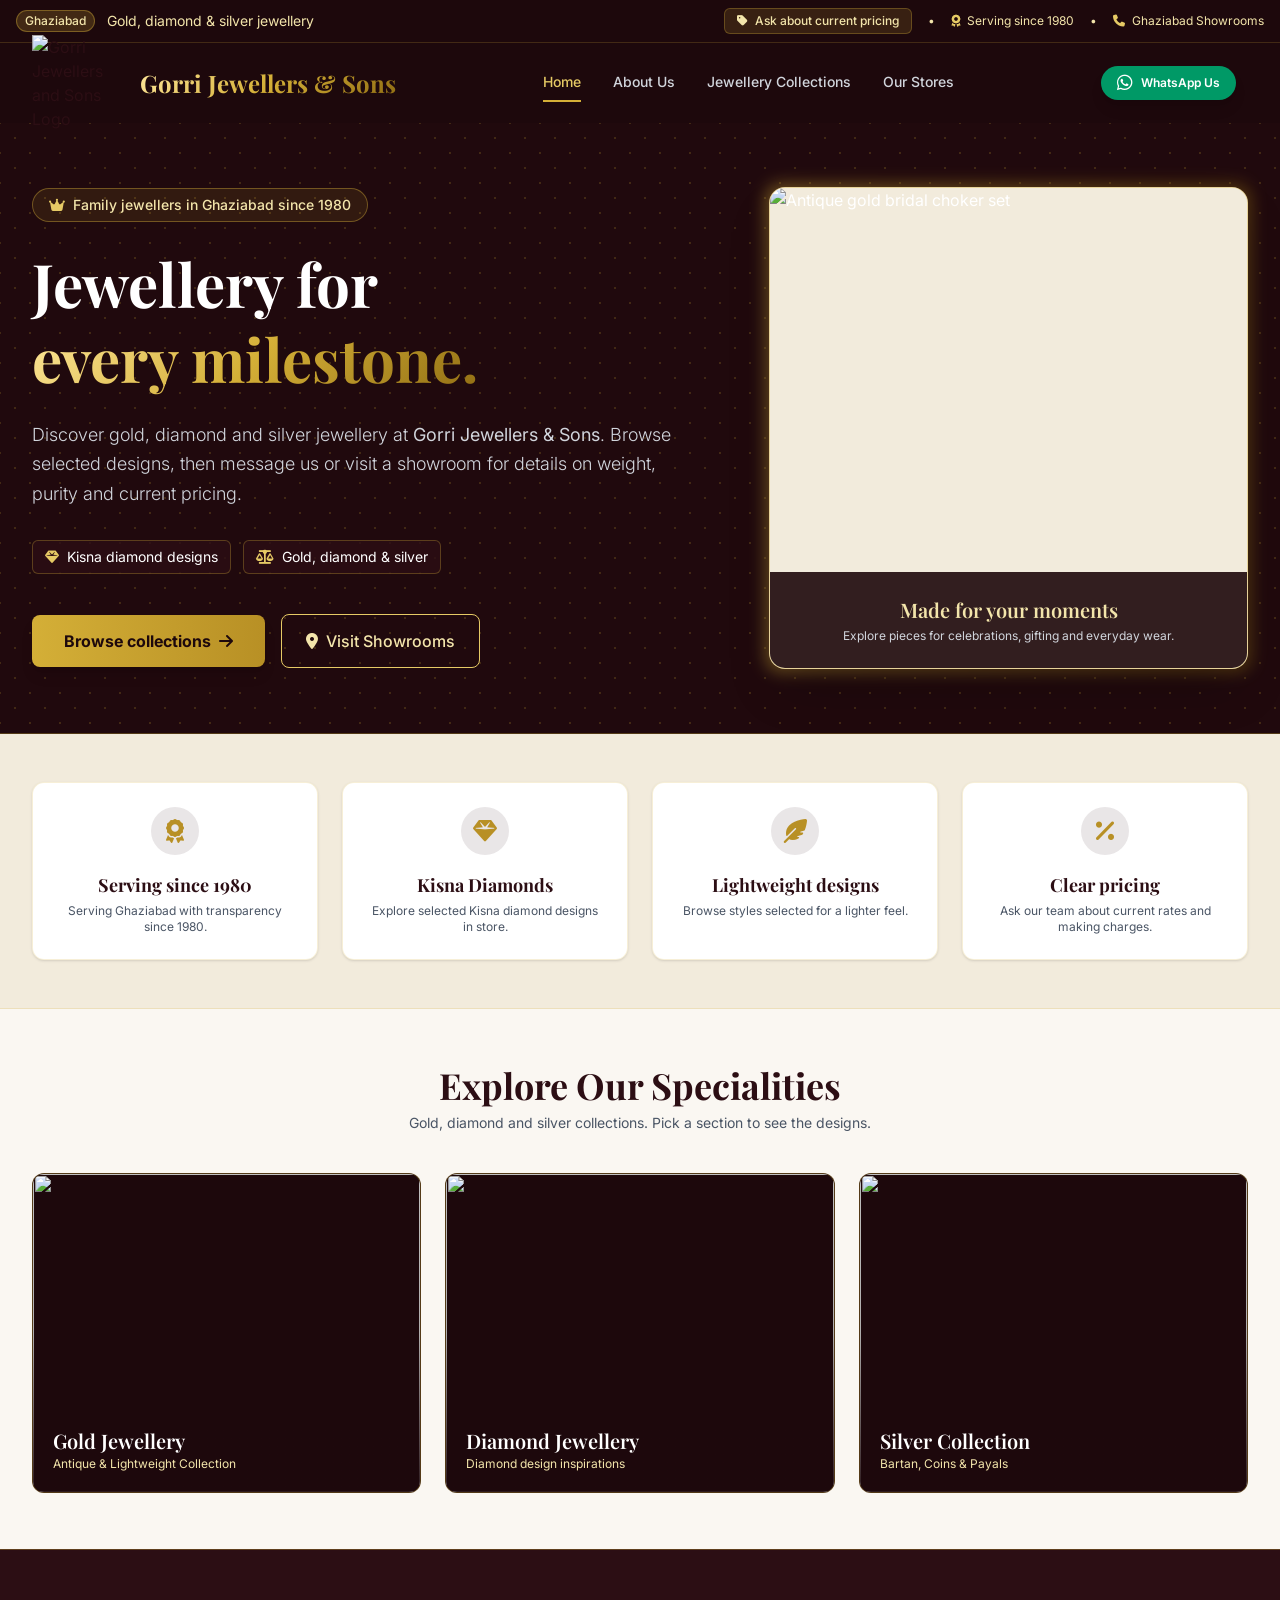
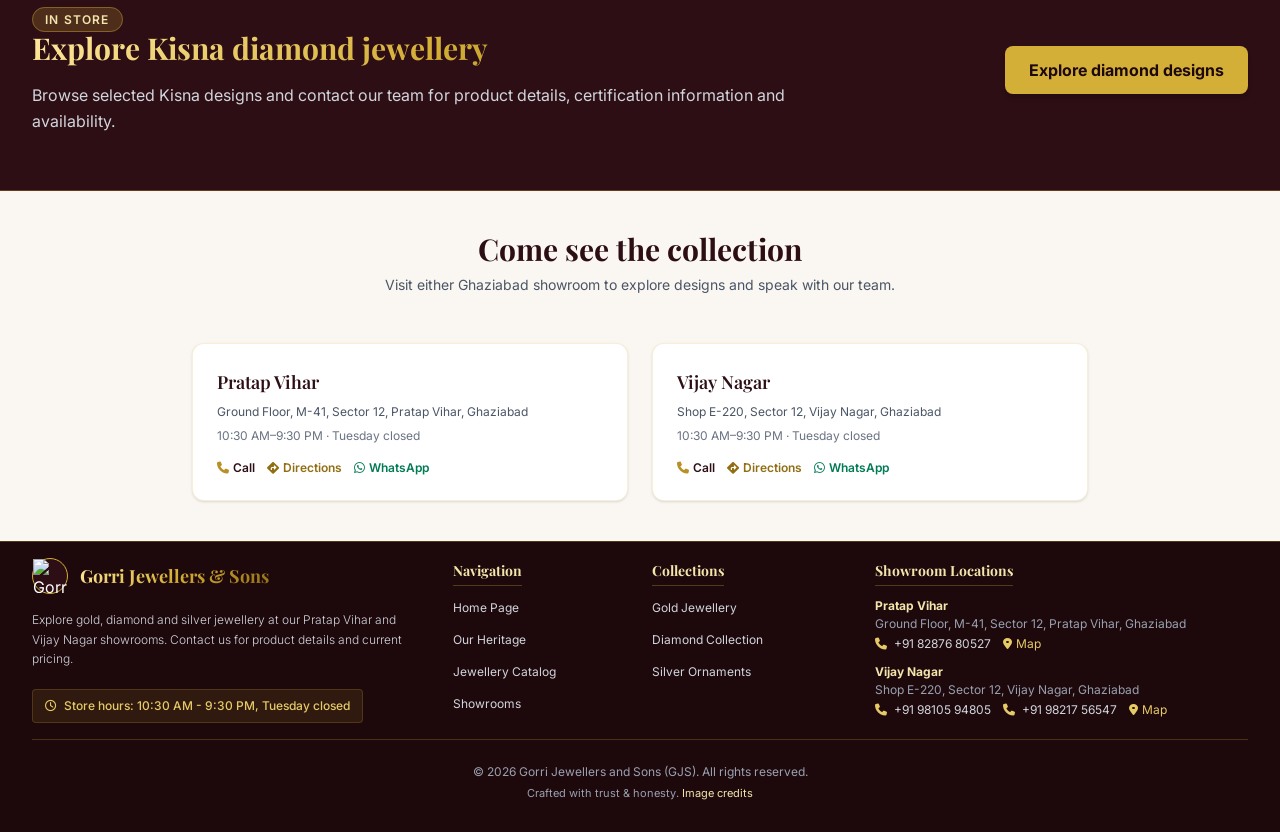
==== commit fc889521: "Enhance catalogue discovery and showroom enquiries" ====
--- a/index.html
+++ b/index.html
@@ -1,208 +1,222 @@
-<!DOCTYPE html>
-<html lang="en" class="scroll-smooth">
-<head>
-    <meta charset="UTF-8">
-    <meta name="viewport" content="width=device-width, initial-scale=1.0">
-    <title>Gorri Jewellers & Sons (GJS) | Best Gold, Diamond & Silver Jewellery in Ghaziabad</title>
-    <meta name="description" content="Gold, diamond and silver jewellery for women and men: necklaces, rings, bangles, silver bartan, coins and payals. Gorri Jewellers & Sons, Ghaziabad.">
-	<link rel="icon" type="image/png" href="/resource/images/favicon.png">
-    <link rel="stylesheet" href="/resource/styles/output.css">
-    <link rel="stylesheet" href="https://cdnjs.cloudflare.com/ajax/libs/font-awesome/6.4.0/css/all.min.css">
-    <link rel="preconnect" href="https://fonts.googleapis.com">
-    <link rel="preconnect" href="https://fonts.gstatic.com" crossorigin>
-    <link href="https://fonts.googleapis.com/css2?family=Inter:wght@300;400;500;600;700&family=Playfair+Display:ital,wght@0,500;0,600;0,700;0,800;1,400&display=swap" rel="stylesheet">
-    <link rel="stylesheet" href="/resource/styles/style.css">
-    
-</head>
-<body class="bg-cream text-burgundy-900 antialiased selection:bg-gold-500 selection:text-white">
-	<header class="sticky top-0 z-50 bg-burgundy-950">
-		<div id="site-header"></div>	
-    </header>
-    <main>
-        <section class="relative bg-burgundy-950 text-white overflow-hidden pt-2 pb-16 lg:py-16 border-b border-gold-500/30">
-            <div class="absolute inset-0 opacity-20 bg-pattern"></div>
-            <div class="max-w-7xl mx-auto px-4 sm:px-6 lg:px-8 relative z-10">
-                <div class="grid grid-cols-1 lg:grid-cols-12 gap-12 items-center">
-                    <div class="lg:col-span-7 space-y-6 text-center lg:text-left">
-                        <div class="inline-flex items-center space-x-2 bg-gold-500/10 border border-gold-500/40 text-gold-300 px-4 py-1.5 rounded-full text-xs sm:text-sm font-medium">
-                            <i class="fa-solid fa-crown text-gold-400"></i>
-                            <span>45+ Years of Honesty & Elegance in Ghaziabad</span>
-                        </div>
-                        <h1 class="font-serif text-3xl sm:text-5xl lg:text-6xl font-bold leading-tight">
-                            Timeless Elegance, <br><span class="gold-gradient-text">Unmatched Purity.</span>
-                        </h1>
-                        <p class="text-gray-300 text-base sm:text-lg max-w-2xl mx-auto lg:mx-0 font-light leading-relaxed">
-                            Welcome to <strong>Gorri Jewellers and Sons (GJS)</strong>. Ghaziabad's most trusted name for Gold, Diamond, and Silver jewellery. Specializing in high-visual appeal lightweight jewellery with flat <strong>8% making charges</strong>.
-                        </p>
-                        <div class="pt-2 flex flex-wrap justify-center lg:justify-start gap-3 text-xs sm:text-sm">
-                            <span class="bg-burgundy-900/80 border border-gold-500/30 px-3 py-1.5 rounded-md text-gold-200"><i class="fa-solid fa-gem text-gold-400 mr-1"></i> Kisna Diamond Distributor</span>
-                            <span class="bg-burgundy-900/80 border border-gold-500/30 px-3 py-1.5 rounded-md text-gold-200"><i class="fa-solid fa-scale-balanced text-gold-400 mr-1"></i> Low Weight, Grand Look</span>
-                        </div>
-                        <div class="pt-4 flex flex-col sm:flex-row items-center justify-center lg:justify-start gap-4">
-                            <button onclick="openCollection('gold','women')" class="w-full sm:w-auto bg-gradient-to-r from-gold-500 to-gold-600 hover:from-gold-600 hover:to-gold-700 text-burgundy-950 font-bold px-8 py-3.5 rounded-lg shadow-lg transition-all flex items-center justify-center space-x-2">
-                                <span>Explore Collections</span>
-                                <i class="fa-solid fa-arrow-right"></i>
-                            </button>
-                            <a href="/stores/" class="w-full sm:w-auto border border-gold-400 text-gold-300 hover:bg-gold-500/10 font-medium px-6 py-3.5 rounded-lg transition-colors flex items-center justify-center space-x-2">
-                                <i class="fa-solid fa-location-dot"></i>
-                                <span>Visit Showrooms</span>
-                            </a>
-                        </div>
-                    </div>
-                    <div class="lg:col-span-5 relative">
-                        <div class="relative mx-auto max-w-md lg:max-w-none">
-                            <div class="absolute -inset-1 rounded-2xl bg-gradient-to-r from-gold-500 to-gold-700 blur opacity-40"></div>
-                            <div class="relative bg-burgundy-900 border border-gold-500/40 rounded-2xl overflow-hidden shadow-2xl">
-                                <img src="/resource/images/gold/Women/Necklaces/Antique-necklace8.png" alt="Antique gold bridal choker set" class="w-full h-96 object-cover">
-                                <div class="p-6 bg-burgundy-950/90 text-center">
-                                    <h3 class="font-serif text-xl font-semibold text-gold-300">Royal Gold & Diamond Jewellery</h3>
-                                    <p class="text-xs text-gray-300 mt-1">Exclusive bridal & everyday statement pieces curated for 45 years.</p>
-                                </div>
-                            </div>
-                        </div>
-                    </div>
-                </div>
-            </div>
-        </section>
-
-        <section class="py-12 bg-creamDark border-b border-gold-500/20">
-            <div class="max-w-7xl mx-auto px-4 sm:px-6 lg:px-8">
-                <div class="grid grid-cols-1 md:grid-cols-4 gap-6 text-center">
-                    <div class="p-6 bg-white rounded-xl shadow-sm border border-gold-500/20">
-                        <div class="w-12 h-12 bg-burgundy-900/10 text-gold-600 rounded-full flex items-center justify-center mx-auto mb-4 text-2xl"><i class="fa-solid fa-award"></i></div>
-                        <h4 class="font-serif font-bold text-lg text-burgundy-900">45+ Years Legacy</h4>
-                        <p class="text-xs text-gray-600 mt-1">Serving Ghaziabad with transparency since 1980.</p>
-                    </div>
-                    <div class="p-6 bg-white rounded-xl shadow-sm border border-gold-500/20">
-                        <div class="w-12 h-12 bg-burgundy-900/10 text-gold-600 rounded-full flex items-center justify-center mx-auto mb-4 text-2xl"><i class="fa-solid fa-gem"></i></div>
-                        <h4 class="font-serif font-bold text-lg text-burgundy-900">Kisna Diamond Partner</h4>
-                        <p class="text-xs text-gray-600 mt-1">Authorized distributor for India's No.1 Diamond King.</p>
-                    </div>
-                    <div class="p-6 bg-white rounded-xl shadow-sm border border-gold-500/20">
-                        <div class="w-12 h-12 bg-burgundy-900/10 text-gold-600 rounded-full flex items-center justify-center mx-auto mb-4 text-2xl"><i class="fa-solid fa-feather-pointed"></i></div>
-                        <h4 class="font-serif font-bold text-lg text-burgundy-900">Kum Weight, Bada Look</h4>
-                        <p class="text-xs text-gray-600 mt-1">Specialized light-weight engineering for grand appearances.</p>
-                    </div>
-                    <div class="p-6 bg-white rounded-xl shadow-sm border border-gold-500/20">
-                        <div class="w-12 h-12 bg-burgundy-900/10 text-gold-600 rounded-full flex items-center justify-center mx-auto mb-4 text-2xl"><i class="fa-solid fa-percent"></i></div>
-                        <h4 class="font-serif font-bold text-lg text-burgundy-900">Flat 8% Making Charges</h4>
-                        <p class="text-xs text-gray-600 mt-1">Honest & competitive pricing for maximum investment value.</p>
-                    </div>
-                </div>
-            </div>
-        </section>
-
-        <section class="max-w-7xl mx-auto px-4 sm:px-6 lg:px-8 py-14">
-            <div class="text-center max-w-2xl mx-auto mb-10">
-                <h2 class="font-serif text-3xl sm:text-4xl font-bold text-burgundy-900">Explore Our Specialities</h2>
-                <p class="text-sm text-gray-600 mt-2">Gold, diamond and silver collections. Pick a section to see the designs.</p>
-            </div>
-            <div id="home-tiles" class="grid grid-cols-1 sm:grid-cols-3 gap-6"></div>
-        </section>
-		
-		            <!-- Kisna Diamond Special Banner -->
-            <section class="bg-burgundy-900 text-white py-14 px-4 sm:px-6 lg:px-8 border-y border-gold-500/30">
-                <div class="max-w-7xl mx-auto grid grid-cols-1 md:grid-cols-12 gap-8 items-center">
-                    <div class="md:col-span-8 space-y-4">
-                        <span class="bg-gold-500/20 text-gold-300 text-xs px-3 py-1 rounded-full font-semibold border border-gold-500/40 uppercase tracking-widest">Official Partnership</span>
-                        <h2 class="font-serif text-3xl sm:text-3xl font-bold gold-gradient-text">India's No. 1 Diamond King - Kisna Diamonds</h2>
-                        <p class="text-gray-300 text-sm sm:text-base leading-relaxed">
-                            As official authorized distributors of <strong>Kisna Diamond Jewellery</strong> in Ghaziabad, Gorri Jewellers & Sons brings you 100% certified, exquisite diamond ornaments backed by standard buyback guarantee and superior finish.
-                        </p>
-                    </div>
-                    <div class="md:col-span-4 text-center md:text-right">
-                        <button onclick="openCollection('diamond')" class="bg-gold-500 hover:bg-gold-400 text-burgundy-950 font-bold px-6 py-3 rounded-lg transition-all shadow-md">
-                            Browse Kisna Diamonds
-                        </button>
-                    </div>
-                </div>
-            </section>
-
-            <!-- Testimonials & Customer Trust -->
+<!DOCTYPE html>
+<html lang="en" class="scroll-smooth">
+<head>
+    <meta charset="UTF-8">
+    <meta name="viewport" content="width=device-width, initial-scale=1.0">
+    <title>Gorri Jewellers & Sons (GJS) | Gold, Diamond & Silver Jewellery in Ghaziabad</title>
+    <meta name="description" content="Gold, diamond and silver jewellery for women and men: necklaces, rings, bangles, silver bartan, coins and payals. Gorri Jewellers & Sons, Ghaziabad.">
+    
+    <!-- Open Graph / Social SEO Tags -->
+    <meta property="og:title" content="Gorri Jewellers & Sons (GJS) | Jewellery in Ghaziabad">
+    <meta property="og:description" content="Explore gold, diamond and silver jewellery at Gorri Jewellers & Sons in Ghaziabad. Contact us for product details and current pricing.">
+    <meta property="og:url" content="https://www.gorrijewellers.com/">
+    <meta property="og:type" content="website">
+
+    <link rel="icon" type="image/webp" href="./resource/images/favicon.webp">
+    <link rel="stylesheet" href="./resource/styles/output.css">
+    <link rel="stylesheet" href="https://cdnjs.cloudflare.com/ajax/libs/font-awesome/6.4.0/css/all.min.css">
+    <link rel="preconnect" href="https://fonts.googleapis.com">
+    <link rel="preconnect" href="https://fonts.gstatic.com" crossorigin>
+    <link href="https://fonts.googleapis.com/css2?family=Inter:wght@300;400;500;600;700&family=Playfair+Display:ital,wght@0,500;0,600;0,700;0,800;1,400&display=swap" rel="stylesheet">
+    <link rel="stylesheet" href="resource/styles/style.css">
+
+    <!-- Local Business & Organization Schema Markup -->
+    <script type="application/ld+json">
+    {
+      "@context": "https://schema.org",
+      "@type": "JewelryStore",
+      "name": "Gorri Jewellers & Sons",
+      "alternateName": "GJS Jewellers",
+      "url": "https://www.gorrijewellers.com/",
+      "logo": "https://www.gorrijewellers.com/resource/images/Logo.webp",
+      "image": "https://www.gorrijewellers.com/resource/images/ShopFront.webp",
+      "description": "Explore gold, diamond and silver jewellery at Gorri Jewellers & Sons in Ghaziabad. Contact us for product details and current pricing.",
+      "address": {
+        "@type": "PostalAddress",
+        "streetAddress": "Ground Floor, M-41, Sector 12, Block M, Pratap Vihar",
+        "addressLocality": "Ghaziabad",
+        "addressRegion": "Uttar Pradesh",
+        "postalCode": "201009",
+        "addressCountry": "IN"
+      },
+      "telephone": "+918287680527",
+      "priceRange": "₹₹",
+      "openingHoursSpecification": {
+        "@type": "OpeningHoursSpecification",
+        "dayOfWeek": [
+          "Wednesday",
+          "Thursday",
+          "Friday",
+          "Saturday",
+          "Sunday",
+          "Monday"
+        ],
+        "opens": "10:30",
+        "closes": "21:30"
+      }
+    }
+    </script>
+</head>
+<body class="bg-cream text-burgundy-900 antialiased selection:bg-gold-500 selection:text-white">
+	<header class="sticky top-0 z-50 bg-burgundy-950">
+		<div id="site-header"></div>	
+    </header>
+    <main>
+        <section class="relative bg-burgundy-950 text-white overflow-hidden pt-2 pb-16 lg:py-16 border-b border-gold-500/30">
+            <div class="absolute inset-0 opacity-20 bg-pattern"></div>
+            <div class="max-w-7xl mx-auto px-4 sm:px-6 lg:px-8 relative z-10">
+                <div class="grid grid-cols-1 lg:grid-cols-12 gap-12 items-center">
+                    <div class="lg:col-span-7 space-y-6 text-center lg:text-left">
+                        <div class="inline-flex items-center space-x-2 bg-gold-500/10 border border-gold-500/40 text-gold-300 px-4 py-1.5 rounded-full text-xs sm:text-sm font-medium">
+                            <i class="fa-solid fa-crown text-gold-400"></i>
+                            <span>Family jewellers in Ghaziabad since 1980</span>
+                        </div>
+                        <h1 class="font-serif text-3xl sm:text-5xl lg:text-6xl font-bold leading-tight">
+                            Jewellery for <br><span class="gold-gradient-text">every milestone.</span>
+                        </h1>
+                        <p class="text-gray-300 text-base sm:text-lg max-w-2xl mx-auto lg:mx-0 font-light leading-relaxed">
+                            Discover gold, diamond and silver jewellery at <strong>Gorri Jewellers & Sons</strong>. Browse selected designs, then message us or visit a showroom for details on weight, purity and current pricing.
+                        </p>
+                        <div class="pt-2 flex flex-wrap justify-center lg:justify-start gap-3 text-xs sm:text-sm">
+                            <span class="bg-burgundy-900/80 border border-gold-500/30 px-3 py-1.5 rounded-md text-gold-200"><i class="fa-solid fa-gem text-gold-400 mr-1"></i> Kisna diamond designs</span>
+                            <span class="bg-burgundy-900/80 border border-gold-500/30 px-3 py-1.5 rounded-md text-gold-200"><i class="fa-solid fa-scale-balanced text-gold-400 mr-1"></i> Gold, diamond & silver</span>
+                        </div>
+                        <div class="pt-4 flex flex-col sm:flex-row items-center justify-center lg:justify-start gap-4">
+                            <button onclick="openCollection('gold','women')" class="w-full sm:w-auto bg-gradient-to-r from-gold-500 to-gold-600 hover:from-gold-600 hover:to-gold-700 text-burgundy-950 font-bold px-8 py-3.5 rounded-lg shadow-lg transition-all flex items-center justify-center space-x-2">
+                                <span>Browse collections</span>
+                                <i class="fa-solid fa-arrow-right"></i>
+                            </button>
+                            <a href="stores.html" class="w-full sm:w-auto border border-gold-400 text-gold-300 hover:bg-gold-500/10 font-medium px-6 py-3.5 rounded-lg transition-colors flex items-center justify-center space-x-2">
+                                <i class="fa-solid fa-location-dot"></i>
+                                <span>Visit Showrooms</span>
+                            </a>
+                        </div>
+                    </div>
+                    <div class="lg:col-span-5 relative">
+                        <div class="relative mx-auto max-w-md lg:max-w-none">
+                            <div class="absolute -inset-1 rounded-2xl bg-gradient-to-r from-gold-500 to-gold-700 blur opacity-40"></div>
+                            <div class="relative bg-creamDark border border-gold-500/40 rounded-2xl overflow-hidden shadow-2xl">
+                                <img src="resource/images/gold/Women/Necklaces/Antique-necklace8.webp" alt="Antique gold bridal choker set" class="w-full h-96 object-contain bg-creamDark">
+                                <div class="p-6 bg-burgundy-950/90 text-center">
+                                    <h3 class="font-serif text-xl font-semibold text-gold-300">Made for your moments</h3>
+                                    <p class="text-xs text-gray-300 mt-1">Explore pieces for celebrations, gifting and everyday wear.</p>
+                                </div>
+                            </div>
+                        </div>
+                    </div>
+                </div>
+            </div>
+        </section>
+
+        <section class="py-12 bg-creamDark border-b border-gold-500/20">
+            <div class="max-w-7xl mx-auto px-4 sm:px-6 lg:px-8">
+                <div class="grid grid-cols-1 md:grid-cols-4 gap-6 text-center">
+                    <div class="p-6 bg-white rounded-xl shadow-sm border border-gold-500/20">
+                        <div class="w-12 h-12 bg-burgundy-900/10 text-gold-600 rounded-full flex items-center justify-center mx-auto mb-4 text-2xl"><i class="fa-solid fa-award"></i></div>
+                        <h4 class="font-serif font-bold text-lg text-burgundy-900">Serving since 1980</h4>
+                        <p class="text-xs text-gray-600 mt-1">Serving Ghaziabad with transparency since 1980.</p>
+                    </div>
+                    <div class="p-6 bg-white rounded-xl shadow-sm border border-gold-500/20">
+                        <div class="w-12 h-12 bg-burgundy-900/10 text-gold-600 rounded-full flex items-center justify-center mx-auto mb-4 text-2xl"><i class="fa-solid fa-gem"></i></div>
+                        <h4 class="font-serif font-bold text-lg text-burgundy-900">Kisna Diamonds</h4>
+                        <p class="text-xs text-gray-600 mt-1">Explore selected Kisna diamond designs in store.</p>
+                    </div>
+                    <div class="p-6 bg-white rounded-xl shadow-sm border border-gold-500/20">
+                        <div class="w-12 h-12 bg-burgundy-900/10 text-gold-600 rounded-full flex items-center justify-center mx-auto mb-4 text-2xl"><i class="fa-solid fa-feather-pointed"></i></div>
+                        <h4 class="font-serif font-bold text-lg text-burgundy-900">Lightweight designs</h4>
+                        <p class="text-xs text-gray-600 mt-1">Browse styles selected for a lighter feel.</p>
+                    </div>
+                    <div class="p-6 bg-white rounded-xl shadow-sm border border-gold-500/20">
+                        <div class="w-12 h-12 bg-burgundy-900/10 text-gold-600 rounded-full flex items-center justify-center mx-auto mb-4 text-2xl"><i class="fa-solid fa-percent"></i></div>
+                        <h4 class="font-serif font-bold text-lg text-burgundy-900">Clear pricing</h4>
+                        <p class="text-xs text-gray-600 mt-1">Ask our team about current rates and making charges.</p>
+                    </div>
+                </div>
+            </div>
+        </section>
+
+        <section class="max-w-7xl mx-auto px-4 sm:px-6 lg:px-8 py-14">
+            <div class="text-center max-w-2xl mx-auto mb-10">
+                <h2 class="font-serif text-3xl sm:text-4xl font-bold text-burgundy-900">Explore Our Specialities</h2>
+                <p class="text-sm text-gray-600 mt-2">Gold, diamond and silver collections. Pick a section to see the designs.</p>
+            </div>
+            <div id="home-tiles" class="grid grid-cols-1 sm:grid-cols-3 gap-6"></div>
+        </section>
+		
+		<!-- Kisna Diamond Special Banner -->
+        <section class="bg-burgundy-900 text-white py-14 px-4 sm:px-6 lg:px-8 border-y border-gold-500/30">
+            <div class="max-w-7xl mx-auto grid grid-cols-1 md:grid-cols-12 gap-8 items-center">
+                <div class="md:col-span-8 space-y-4">
+                    <span class="bg-gold-500/20 text-gold-300 text-xs px-3 py-1 rounded-full font-semibold border border-gold-500/40 uppercase tracking-widest">In store</span>
+                    <h2 class="font-serif text-3xl sm:text-3xl font-bold gold-gradient-text">Explore Kisna diamond jewellery</h2>
+                    <p class="text-gray-300 text-sm sm:text-base leading-relaxed">
+                        Browse selected Kisna designs and contact our team for product details, certification information and availability.
+                    </p>
+                </div>
+                <div class="md:col-span-4 text-center md:text-right">
+                    <button onclick="openCollection('diamond')" class="bg-gold-500 hover:bg-gold-400 text-burgundy-950 font-bold px-6 py-3 rounded-lg transition-all shadow-md">
+                        Explore diamond designs
+                    </button>
+                </div>
+            </div>
+        </section>
+
+        <!-- Visit our showrooms -->
             <section class="py-10 bg-cream">
                 <div class="max-w-7xl mx-auto px-4 sm:px-6 lg:px-8">
                     <div class="text-center max-w-2xl mx-auto mb-12">
-                        <h2 class="font-serif text-3xl font-bold text-burgundy-900">Loved by Generations in Ghaziabad</h2>
-                        <p class="text-gray-600 text-sm mt-2">What our customers say about our 8% making charges & honest guidance.</p>
-                    </div>
-
-                    <div class="grid grid-cols-1 md:grid-cols-3 gap-6">
-                        <div class="bg-white p-6 rounded-xl border border-gold-500/20 shadow-sm space-y-3 flex flex-col justify-between">
-                            <div>
-                                <div class="flex text-gold-500 text-sm space-x-1 mb-2">
-                                    <i class="fa-solid fa-star"></i><i class="fa-solid fa-star"></i><i class="fa-solid fa-star"></i><i class="fa-solid fa-star"></i><i class="fa-solid fa-star"></i>
-                                </div>
-                                <p class="text-xs text-gray-700 italic">"Humare ghar ki saari shadi ki jewellery GJS Pratap Vihar se hi aati hai. Unka 'kum weight me bada look' design system waqai mein kamal hai!"</p>
-                            </div>
-                            <div class="pt-2 border-t border-gray-100">
-                                <h5 class="font-semibold text-sm text-burgundy-900">Rajesh Sharma</h5>
-                                <span class="text-[11px] text-gray-500">Pratap Vihar, Ghaziabad</span>
-                            </div>
+                        <h2 class="font-serif text-3xl font-bold text-burgundy-900">Come see the collection</h2>
+                        <p class="text-gray-600 text-sm mt-2">Visit either Ghaziabad showroom to explore designs and speak with our team.</p>
+                    </div>
+
+                    <div class="grid grid-cols-1 md:grid-cols-2 gap-6 max-w-4xl mx-auto">
+                        <div class="bg-white p-6 rounded-xl border border-gold-500/20 shadow-sm space-y-4">
+                            <div><h5 class="font-serif font-semibold text-lg text-burgundy-900">Pratap Vihar</h5><p class="text-xs text-gray-600 mt-2">Ground Floor, M-41, Sector 12, Pratap Vihar, Ghaziabad</p><p class="text-xs text-gray-500 mt-2">10:30 AM–9:30 PM · Tuesday closed</p></div>
+                            <div class="flex flex-wrap gap-3 text-xs font-semibold"><a href="tel:+918287680527" class="text-burgundy-900"><i class="fa-solid fa-phone text-gold-600 mr-1"></i>Call</a><a href="https://www.google.com/maps/dir//Ground+Floor,+Gorri+Jewellers+and+Sons's+-+Best+Jewellers+In+Ghaziabad,+M-41,+near+VDS+Convent+and+First+Cry+Showroom,+Sector+12,+Block+M,+Pratap+Vihar,+Ghaziabad,+Uttar+Pradesh+201009/" target="_blank" rel="noopener noreferrer" class="text-gold-700"><i class="fa-solid fa-diamond-turn-right mr-1"></i>Directions</a><a href="https://wa.me/918287680527?text=Hello%20GJS%2C%20I%20would%20like%20to%20visit%20the%20Pratap%20Vihar%20showroom." target="_blank" rel="noopener noreferrer" class="text-emerald-700"><i class="fa-brands fa-whatsapp mr-1"></i>WhatsApp</a></div>
                         </div>
 
-                        <div class="bg-white p-6 rounded-xl border border-gold-500/20 shadow-sm space-y-3 flex flex-col justify-between">
-                            <div>
-                                <div class="flex text-gold-500 text-sm space-x-1 mb-2">
-                                    <i class="fa-solid fa-star"></i><i class="fa-solid fa-star"></i><i class="fa-solid fa-star"></i><i class="fa-solid fa-star"></i><i class="fa-solid fa-star"></i>
-                                </div>
-                                <p class="text-xs text-gray-700 italic">"Most honest jewellers in Ghaziabad. Only 8% making charges for such intricate gold antique designs is unbeatable."</p>
-                            </div>
-                            <div class="pt-2 border-t border-gray-100">
-                                <h5 class="font-semibold text-sm text-burgundy-900">Pooja Verma</h5>
-                                <span class="text-[11px] text-gray-500">Vijay Nagar, Ghaziabad</span>
-                            </div>
+                        <div class="bg-white p-6 rounded-xl border border-gold-500/20 shadow-sm space-y-4">
+                            <div><h5 class="font-serif font-semibold text-lg text-burgundy-900">Vijay Nagar</h5><p class="text-xs text-gray-600 mt-2">Shop E-220, Sector 12, Vijay Nagar, Ghaziabad</p><p class="text-xs text-gray-500 mt-2">10:30 AM–9:30 PM · Tuesday closed</p></div>
+                            <div class="flex flex-wrap gap-3 text-xs font-semibold"><a href="tel:+919810594805" class="text-burgundy-900"><i class="fa-solid fa-phone text-gold-600 mr-1"></i>Call</a><a href="https://www.google.com/maps/dir//Gorri+Jewellers+-+best+jewellers+in+Ghaziabad+best+jewellery+shop+in+Vijay+Nagar+ghaziabad,+Shop+No.+E,+220,+Gaushala+Rd,+Sector+12,+Mirzapur,+Pratap+Vihar,+Ghaziabad,+Uttar+Pradesh+201001/" target="_blank" rel="noopener noreferrer" class="text-gold-700"><i class="fa-solid fa-diamond-turn-right mr-1"></i>Directions</a><a href="https://wa.me/919810594805?text=Hello%20GJS%2C%20I%20would%20like%20to%20visit%20the%20Vijay%20Nagar%20showroom." target="_blank" rel="noopener noreferrer" class="text-emerald-700"><i class="fa-brands fa-whatsapp mr-1"></i>WhatsApp</a></div>
                         </div>
-
-                        <div class="bg-white p-6 rounded-xl border border-gold-500/20 shadow-sm space-y-3 flex flex-col justify-between">
-                            <div>
-                                <div class="flex text-gold-500 text-sm space-x-1 mb-2">
-                                    <i class="fa-solid fa-star"></i><i class="fa-solid fa-star"></i><i class="fa-solid fa-star"></i><i class="fa-solid fa-star"></i><i class="fa-solid fa-star"></i>
-                                </div>
-                                <p class="text-xs text-gray-700 italic">"Bought a certified Kisna diamond ring from Vijay Nagar branch. Excellent transparency and warm hospitality."</p>
-                            </div>
-                            <div class="pt-2 border-t border-gray-100">
-                                <h5 class="font-semibold text-sm text-burgundy-900">Amit Chaudhry</h5>
-                                <span class="text-[11px] text-gray-500">Sector 12, Ghaziabad</span>
-                            </div>
-                        </div>
-                    </div>
-                </div>
+                    </div>
+                </div>
             </section>
-    </main>
-
-    <div id="site-footer"></div>
-
-    <div id="product-modal" class="fixed inset-0 bg-black/70 backdrop-blur-sm z-50 hidden items-center justify-center p-4" role="dialog" aria-modal="true">
-        <div class="bg-white rounded-2xl max-w-3xl w-full max-h-[92vh] overflow-y-auto shadow-2xl relative border border-gold-500/30">
-            <button id="modal-close" onclick="closeModal()" aria-label="Close" class="absolute top-3 right-3 text-gray-600 hover:text-black w-9 h-9 rounded-full bg-white/90 flex items-center justify-center z-10 shadow">
-                <i class="fa-solid fa-xmark text-lg"></i>
-            </button>
-            <div class="grid grid-cols-1 md:grid-cols-2">
-                <div class="bg-creamDark flex items-center justify-center">
-                    <img id="modal-img" src="" alt="" class="w-full max-h-[60vh] md:max-h-[80vh] object-contain">
-                </div>
-                <div class="p-6 space-y-4 flex flex-col justify-between">
-                    <div>
-                        <span id="modal-tag" class="text-[10px] uppercase font-bold text-gold-700 bg-gold-500/20 px-2.5 py-0.5 rounded-full">Category</span>
-                        <h3 id="modal-title" class="font-serif text-2xl font-bold text-burgundy-900 mt-2">Item Name</h3>
-                        <p id="modal-path" class="text-xs text-gold-700 mt-1"></p>
-                        <p id="modal-desc" class="text-sm text-gray-600 mt-3 leading-relaxed">Description</p>
-                    </div>
-                    <div class="space-y-2 pt-3 border-t border-gray-100">
-                        <a id="modal-wa-link" href="#" target="_blank" rel="noopener" class="w-full bg-emerald-600 hover:bg-emerald-700 text-white font-semibold py-2.5 rounded-lg text-xs flex items-center justify-center space-x-2 transition-colors">
-                            <i class="fa-brands fa-whatsapp text-base"></i>
-                            <span>Ask for price on WhatsApp</span>
-                        </a>
-                    </div>
-                </div>
-            </div>
-        </div>
-    </div>
-<script src="/resource/scripts/data.js"></script>
-<script src="/resource/scripts/main.js"></script>
-    <script>
-        injectCommonLayouts('home');
-        renderHomeTiles();
-    </script>
-</body>
-</html>+    </main>
+
+    <div id="site-footer"></div>
+
+    <div id="product-modal" class="fixed inset-0 bg-black/70 backdrop-blur-sm z-50 hidden items-center justify-center p-4" role="dialog" aria-modal="true">
+        <div class="bg-white rounded-2xl max-w-3xl w-full max-h-[92vh] overflow-y-auto shadow-2xl relative border border-gold-500/30">
+            <button id="modal-close" onclick="closeModal()" aria-label="Close" class="absolute top-3 right-3 text-gray-600 hover:text-black w-9 h-9 rounded-full bg-white/90 flex items-center justify-center z-10 shadow">
+                <i class="fa-solid fa-xmark text-lg"></i>
+            </button>
+            <div class="grid grid-cols-1 md:grid-cols-2">
+                <div class="bg-creamDark flex items-center justify-center">
+                    <img id="modal-img" src="" alt="" class="w-full max-h-[60vh] md:max-h-[80vh] object-contain">
+                </div>
+                <div class="p-6 space-y-4 flex flex-col justify-between">
+                    <div>
+                        <span id="modal-tag" class="text-[10px] uppercase font-bold text-gold-700 bg-gold-500/20 px-2.5 py-0.5 rounded-full">Category</span>
+                        <h3 id="modal-title" class="font-serif text-2xl font-bold text-burgundy-900 mt-2">Item Name</h3>
+                        <p id="modal-path" class="text-xs text-gold-700 mt-1"></p>
+                        <p id="modal-desc" class="text-sm text-gray-600 mt-3 leading-relaxed">Description</p>
+                    </div>
+                    <div class="space-y-2 pt-3 border-t border-gray-100">
+                        <a id="modal-wa-link" href="#" target="_blank" rel="noopener" class="w-full bg-emerald-600 hover:bg-emerald-700 text-white font-semibold py-2.5 rounded-lg text-xs flex items-center justify-center space-x-2 transition-colors">
+                            <i class="fa-brands fa-whatsapp text-base"></i>
+                            <span>Ask for price on WhatsApp</span>
+                        </a>
+                    </div>
+                </div>
+            </div>
+        </div>
+    </div>
+<script src="resource/scripts/data.js"></script>
+<script src="resource/scripts/main.js"></script>
+    <script>
+        injectCommonLayouts('home');
+        renderHomeTiles();
+    </script>
+</body>
+</html>
--- a/resource/styles/style.css
+++ b/resource/styles/style.css
@@ -1,7 +1,9 @@
-body {
+body {
     font-family: 'Inter', sans-serif;
     background-color: #FAF7F2;
-    color: #2C0E14;
+    color: #2C0E14;
+    text-rendering: optimizeLegibility;
+    -webkit-font-smoothing: antialiased;
 }
 .font-serif {
     font-family: 'Playfair Display', serif;
@@ -17,13 +19,57 @@
     background-size: 30px 30px;
     background-position: 0 0, 15px 15px;
 }
-button:focus-visible, a:focus-visible {
+button:focus-visible, a:focus-visible {
     outline: 2px solid #D4AF37;
     outline-offset: 2px;
 }
+input:focus-visible { outline: 2px solid #D4AF37; outline-offset: 2px; }
+.catalog-search-wrap { display: flex; align-items: center; gap: .75rem; border: 1px solid rgba(128,91,24,.3); background: #fff; border-radius: 999px; padding: .7rem 1rem; box-shadow: 0 4px 18px rgba(44,14,20,.06); }
+.catalog-search-wrap > i { color: #916e13; }
+.catalog-search-wrap input { min-width: 0; flex: 1; border: 0; outline: 0; color: #2c0e14; background: transparent; font-size: .875rem; }
+.catalog-search-wrap input::placeholder { color: #746b6d; }
+.catalog-search-wrap:focus-within { border-color: #b18a25; box-shadow: 0 0 0 3px rgba(212,175,55,.25); }
+#clear-catalog-search { border-radius: 999px; background: #f7f1e5; padding: .35rem .7rem; color: #4d2028; font-size: .75rem; font-weight: 600; }
+#clear-catalog-search[hidden] { display: none; }
+.catalog-empty { border: 1px dashed rgba(128,91,24,.35); background: #fff; color: #624b4f; padding: 2rem; border-radius: 1rem; text-align: center; }
+.catalog-card { transition: box-shadow .2s ease, border-color .2s ease, transform .2s ease; }
+.catalog-card:hover { border-color: rgba(177,138,37,.55); box-shadow: 0 14px 28px rgba(44,14,20,.1); transform: translateY(-3px); }
+.catalog-card > button img { transition: transform .45s ease; }
+.catalog-card:hover > button img { transform: scale(1.035); }
+.mobile-action-bar { position: fixed; z-index: 40; bottom: 0; left: 0; right: 0; display: grid; grid-template-columns: repeat(3,1fr); padding: .45rem .5rem calc(.45rem + env(safe-area-inset-bottom)); background: #2c0e14; border-top: 1px solid rgba(212,175,55,.45); box-shadow: 0 -5px 20px rgba(44,14,20,.2); }
+.mobile-action-bar a { display: flex; flex-direction: column; align-items: center; justify-content: center; gap: .15rem; min-height: 44px; color: #ffe89c; font-size: .72rem; font-weight: 700; border-radius: .5rem; }
+.mobile-action-bar a + a { border-left: 1px solid rgba(212,175,55,.2); }
+.mobile-action-bar i { font-size: 1.1rem; }
+@media (min-width: 768px) { .mobile-action-bar { display: none; } }
+@media (max-width: 767px) { body { padding-bottom: calc(68px + env(safe-area-inset-bottom)); } #site-header > div:first-child { display: none; } }
 .no-scrollbar { scrollbar-width: none; }
 .no-scrollbar::-webkit-scrollbar { display: none; }
 @media (prefers-reduced-motion: reduce) {
     html { scroll-behavior: auto !important; }
     * { transition-duration: 0.01ms !important; }
-}+    .catalog-card:hover { transform: none; }
+}
+::selection { background: #D4AF37; color: #1d080c; }
+.nav-btn { white-space: nowrap; }
+#home-tiles > button { isolation: isolate; }
+#home-tiles > button img { transition: transform .6s cubic-bezier(.2,.7,.2,1); }
+#home-tiles > button:hover img { transform: scale(1.045); }
+#home-tiles > button:focus-visible { outline-offset: 4px; }
+@media (max-width: 639px) {
+    header .text-gold-300 { font-size: .68rem; }
+    header .h-20 { height: 4.25rem; }
+    header img[alt="Gorri Jewellers and Sons Logo"] { max-height: 3.4rem; }
+}
+@media (prefers-reduced-motion: reduce) {
+    #home-tiles > button img { transition: none; }
+}
+
+@media (min-width: 768px) and (max-width: 1023px) {
+    header nav { display: none; }
+    #mobile-menu-btn { display: block; }
+    #mobile-menu:not(.hidden) { display: block; }
+}
+
+.image-credits-table th, .image-credits-table td { padding: .85rem 1rem; border-bottom: 1px solid rgba(128,91,24,.16); vertical-align: top; }
+.image-credits-table tbody tr:nth-child(even) { background: #faf7f2; }
+.image-credits-table a { color: #805b18; text-decoration: underline; }
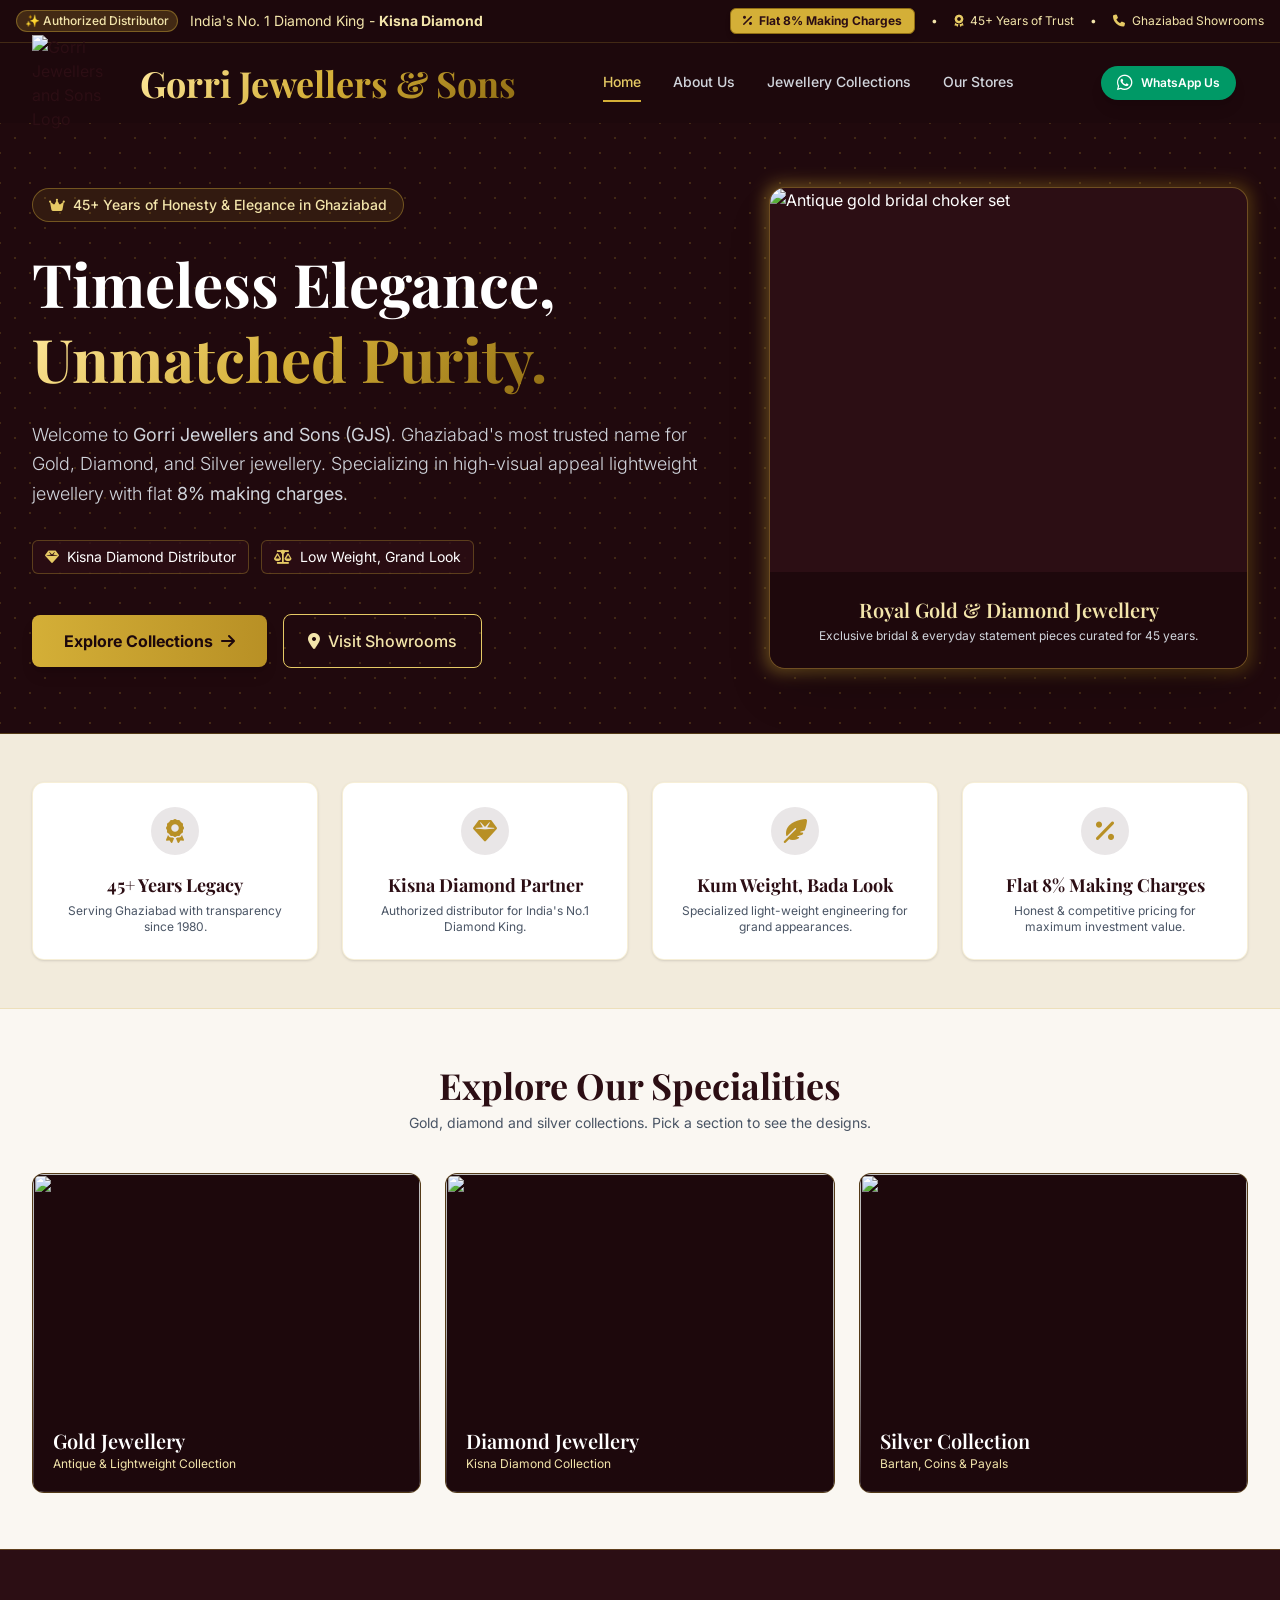
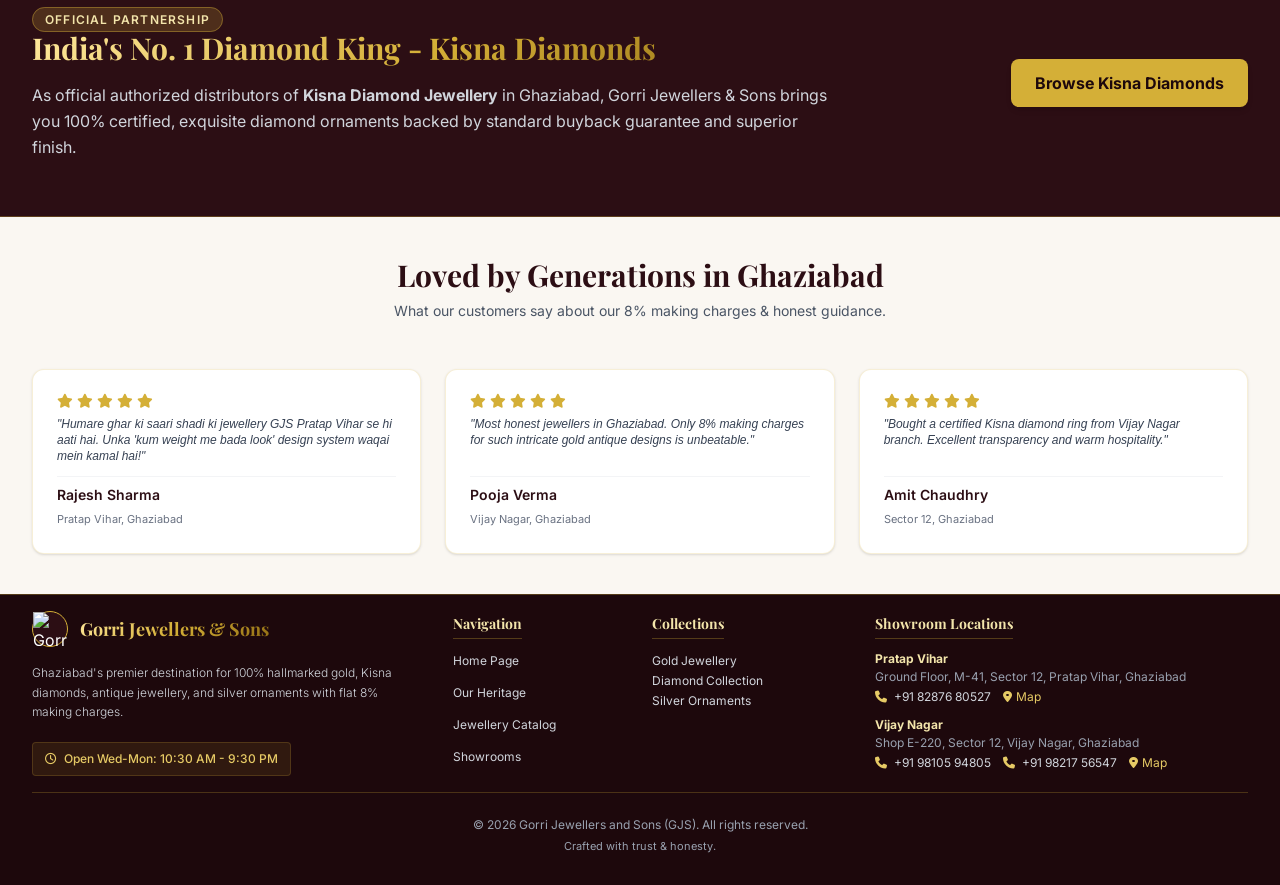
==== commit bc55538d: "Restore GJS website from supplied archive" ====
--- a/index.html
+++ b/index.html
@@ -3,12 +3,12 @@
 <head>
     <meta charset="UTF-8">
     <meta name="viewport" content="width=device-width, initial-scale=1.0">
-    <title>Gorri Jewellers & Sons (GJS) | Gold, Diamond & Silver Jewellery in Ghaziabad</title>
+    <title>Gorri Jewellers & Sons (GJS) | Best Gold, Diamond & Silver Jewellery in Ghaziabad</title>
     <meta name="description" content="Gold, diamond and silver jewellery for women and men: necklaces, rings, bangles, silver bartan, coins and payals. Gorri Jewellers & Sons, Ghaziabad.">
     
     <!-- Open Graph / Social SEO Tags -->
-    <meta property="og:title" content="Gorri Jewellers & Sons (GJS) | Jewellery in Ghaziabad">
-    <meta property="og:description" content="Explore gold, diamond and silver jewellery at Gorri Jewellers & Sons in Ghaziabad. Contact us for product details and current pricing.">
+    <meta property="og:title" content="Gorri Jewellers & Sons (GJS) | Best Gold & Diamond Jewellery in Ghaziabad">
+    <meta property="og:description" content="Explore certified gold, Kisna diamonds, and silver ornaments with flat 8% making charges at Gorri Jewellers & Sons, Ghaziabad.">
     <meta property="og:url" content="https://www.gorrijewellers.com/">
     <meta property="og:type" content="website">
 
@@ -30,7 +30,7 @@
       "url": "https://www.gorrijewellers.com/",
       "logo": "https://www.gorrijewellers.com/resource/images/Logo.webp",
       "image": "https://www.gorrijewellers.com/resource/images/ShopFront.webp",
-      "description": "Explore gold, diamond and silver jewellery at Gorri Jewellers & Sons in Ghaziabad. Contact us for product details and current pricing.",
+      "description": "Ghaziabad's most trusted name for Gold, Diamond, and Silver jewellery with flat 8% making charges.",
       "address": {
         "@type": "PostalAddress",
         "streetAddress": "Ground Floor, M-41, Sector 12, Block M, Pratap Vihar",
@@ -69,21 +69,21 @@
                     <div class="lg:col-span-7 space-y-6 text-center lg:text-left">
                         <div class="inline-flex items-center space-x-2 bg-gold-500/10 border border-gold-500/40 text-gold-300 px-4 py-1.5 rounded-full text-xs sm:text-sm font-medium">
                             <i class="fa-solid fa-crown text-gold-400"></i>
-                            <span>Family jewellers in Ghaziabad since 1980</span>
+                            <span>45+ Years of Honesty & Elegance in Ghaziabad</span>
                         </div>
                         <h1 class="font-serif text-3xl sm:text-5xl lg:text-6xl font-bold leading-tight">
-                            Jewellery for <br><span class="gold-gradient-text">every milestone.</span>
+                            Timeless Elegance, <br><span class="gold-gradient-text">Unmatched Purity.</span>
                         </h1>
                         <p class="text-gray-300 text-base sm:text-lg max-w-2xl mx-auto lg:mx-0 font-light leading-relaxed">
-                            Discover gold, diamond and silver jewellery at <strong>Gorri Jewellers & Sons</strong>. Browse selected designs, then message us or visit a showroom for details on weight, purity and current pricing.
+                            Welcome to <strong>Gorri Jewellers and Sons (GJS)</strong>. Ghaziabad's most trusted name for Gold, Diamond, and Silver jewellery. Specializing in high-visual appeal lightweight jewellery with flat <strong>8% making charges</strong>.
                         </p>
                         <div class="pt-2 flex flex-wrap justify-center lg:justify-start gap-3 text-xs sm:text-sm">
-                            <span class="bg-burgundy-900/80 border border-gold-500/30 px-3 py-1.5 rounded-md text-gold-200"><i class="fa-solid fa-gem text-gold-400 mr-1"></i> Kisna diamond designs</span>
-                            <span class="bg-burgundy-900/80 border border-gold-500/30 px-3 py-1.5 rounded-md text-gold-200"><i class="fa-solid fa-scale-balanced text-gold-400 mr-1"></i> Gold, diamond & silver</span>
+                            <span class="bg-burgundy-900/80 border border-gold-500/30 px-3 py-1.5 rounded-md text-gold-200"><i class="fa-solid fa-gem text-gold-400 mr-1"></i> Kisna Diamond Distributor</span>
+                            <span class="bg-burgundy-900/80 border border-gold-500/30 px-3 py-1.5 rounded-md text-gold-200"><i class="fa-solid fa-scale-balanced text-gold-400 mr-1"></i> Low Weight, Grand Look</span>
                         </div>
                         <div class="pt-4 flex flex-col sm:flex-row items-center justify-center lg:justify-start gap-4">
                             <button onclick="openCollection('gold','women')" class="w-full sm:w-auto bg-gradient-to-r from-gold-500 to-gold-600 hover:from-gold-600 hover:to-gold-700 text-burgundy-950 font-bold px-8 py-3.5 rounded-lg shadow-lg transition-all flex items-center justify-center space-x-2">
-                                <span>Browse collections</span>
+                                <span>Explore Collections</span>
                                 <i class="fa-solid fa-arrow-right"></i>
                             </button>
                             <a href="stores.html" class="w-full sm:w-auto border border-gold-400 text-gold-300 hover:bg-gold-500/10 font-medium px-6 py-3.5 rounded-lg transition-colors flex items-center justify-center space-x-2">
@@ -95,11 +95,11 @@
                     <div class="lg:col-span-5 relative">
                         <div class="relative mx-auto max-w-md lg:max-w-none">
                             <div class="absolute -inset-1 rounded-2xl bg-gradient-to-r from-gold-500 to-gold-700 blur opacity-40"></div>
-                            <div class="relative bg-creamDark border border-gold-500/40 rounded-2xl overflow-hidden shadow-2xl">
-                                <img src="resource/images/gold/Women/Necklaces/Antique-necklace8.webp" alt="Antique gold bridal choker set" class="w-full h-96 object-contain bg-creamDark">
+                            <div class="relative bg-burgundy-900 border border-gold-500/40 rounded-2xl overflow-hidden shadow-2xl">
+                                <img src="resource/images/gold/Women/Necklaces/Antique-necklace8.webp" alt="Antique gold bridal choker set" class="w-full h-96 object-cover">
                                 <div class="p-6 bg-burgundy-950/90 text-center">
-                                    <h3 class="font-serif text-xl font-semibold text-gold-300">Made for your moments</h3>
-                                    <p class="text-xs text-gray-300 mt-1">Explore pieces for celebrations, gifting and everyday wear.</p>
+                                    <h3 class="font-serif text-xl font-semibold text-gold-300">Royal Gold & Diamond Jewellery</h3>
+                                    <p class="text-xs text-gray-300 mt-1">Exclusive bridal & everyday statement pieces curated for 45 years.</p>
                                 </div>
                             </div>
                         </div>
@@ -113,23 +113,23 @@
                 <div class="grid grid-cols-1 md:grid-cols-4 gap-6 text-center">
                     <div class="p-6 bg-white rounded-xl shadow-sm border border-gold-500/20">
                         <div class="w-12 h-12 bg-burgundy-900/10 text-gold-600 rounded-full flex items-center justify-center mx-auto mb-4 text-2xl"><i class="fa-solid fa-award"></i></div>
-                        <h4 class="font-serif font-bold text-lg text-burgundy-900">Serving since 1980</h4>
+                        <h4 class="font-serif font-bold text-lg text-burgundy-900">45+ Years Legacy</h4>
                         <p class="text-xs text-gray-600 mt-1">Serving Ghaziabad with transparency since 1980.</p>
                     </div>
                     <div class="p-6 bg-white rounded-xl shadow-sm border border-gold-500/20">
                         <div class="w-12 h-12 bg-burgundy-900/10 text-gold-600 rounded-full flex items-center justify-center mx-auto mb-4 text-2xl"><i class="fa-solid fa-gem"></i></div>
-                        <h4 class="font-serif font-bold text-lg text-burgundy-900">Kisna Diamonds</h4>
-                        <p class="text-xs text-gray-600 mt-1">Explore selected Kisna diamond designs in store.</p>
+                        <h4 class="font-serif font-bold text-lg text-burgundy-900">Kisna Diamond Partner</h4>
+                        <p class="text-xs text-gray-600 mt-1">Authorized distributor for India's No.1 Diamond King.</p>
                     </div>
                     <div class="p-6 bg-white rounded-xl shadow-sm border border-gold-500/20">
                         <div class="w-12 h-12 bg-burgundy-900/10 text-gold-600 rounded-full flex items-center justify-center mx-auto mb-4 text-2xl"><i class="fa-solid fa-feather-pointed"></i></div>
-                        <h4 class="font-serif font-bold text-lg text-burgundy-900">Lightweight designs</h4>
-                        <p class="text-xs text-gray-600 mt-1">Browse styles selected for a lighter feel.</p>
+                        <h4 class="font-serif font-bold text-lg text-burgundy-900">Kum Weight, Bada Look</h4>
+                        <p class="text-xs text-gray-600 mt-1">Specialized light-weight engineering for grand appearances.</p>
                     </div>
                     <div class="p-6 bg-white rounded-xl shadow-sm border border-gold-500/20">
                         <div class="w-12 h-12 bg-burgundy-900/10 text-gold-600 rounded-full flex items-center justify-center mx-auto mb-4 text-2xl"><i class="fa-solid fa-percent"></i></div>
-                        <h4 class="font-serif font-bold text-lg text-burgundy-900">Clear pricing</h4>
-                        <p class="text-xs text-gray-600 mt-1">Ask our team about current rates and making charges.</p>
+                        <h4 class="font-serif font-bold text-lg text-burgundy-900">Flat 8% Making Charges</h4>
+                        <p class="text-xs text-gray-600 mt-1">Honest & competitive pricing for maximum investment value.</p>
                     </div>
                 </div>
             </div>
@@ -147,41 +147,70 @@
         <section class="bg-burgundy-900 text-white py-14 px-4 sm:px-6 lg:px-8 border-y border-gold-500/30">
             <div class="max-w-7xl mx-auto grid grid-cols-1 md:grid-cols-12 gap-8 items-center">
                 <div class="md:col-span-8 space-y-4">
-                    <span class="bg-gold-500/20 text-gold-300 text-xs px-3 py-1 rounded-full font-semibold border border-gold-500/40 uppercase tracking-widest">In store</span>
-                    <h2 class="font-serif text-3xl sm:text-3xl font-bold gold-gradient-text">Explore Kisna diamond jewellery</h2>
+                    <span class="bg-gold-500/20 text-gold-300 text-xs px-3 py-1 rounded-full font-semibold border border-gold-500/40 uppercase tracking-widest">Official Partnership</span>
+                    <h2 class="font-serif text-3xl sm:text-3xl font-bold gold-gradient-text">India's No. 1 Diamond King - Kisna Diamonds</h2>
                     <p class="text-gray-300 text-sm sm:text-base leading-relaxed">
-                        Browse selected Kisna designs and contact our team for product details, certification information and availability.
+                        As official authorized distributors of <strong>Kisna Diamond Jewellery</strong> in Ghaziabad, Gorri Jewellers & Sons brings you 100% certified, exquisite diamond ornaments backed by standard buyback guarantee and superior finish.
                     </p>
                 </div>
                 <div class="md:col-span-4 text-center md:text-right">
                     <button onclick="openCollection('diamond')" class="bg-gold-500 hover:bg-gold-400 text-burgundy-950 font-bold px-6 py-3 rounded-lg transition-all shadow-md">
-                        Explore diamond designs
+                        Browse Kisna Diamonds
                     </button>
                 </div>
             </div>
         </section>
 
-        <!-- Visit our showrooms -->
-            <section class="py-10 bg-cream">
-                <div class="max-w-7xl mx-auto px-4 sm:px-6 lg:px-8">
-                    <div class="text-center max-w-2xl mx-auto mb-12">
-                        <h2 class="font-serif text-3xl font-bold text-burgundy-900">Come see the collection</h2>
-                        <p class="text-gray-600 text-sm mt-2">Visit either Ghaziabad showroom to explore designs and speak with our team.</p>
-                    </div>
-
-                    <div class="grid grid-cols-1 md:grid-cols-2 gap-6 max-w-4xl mx-auto">
-                        <div class="bg-white p-6 rounded-xl border border-gold-500/20 shadow-sm space-y-4">
-                            <div><h5 class="font-serif font-semibold text-lg text-burgundy-900">Pratap Vihar</h5><p class="text-xs text-gray-600 mt-2">Ground Floor, M-41, Sector 12, Pratap Vihar, Ghaziabad</p><p class="text-xs text-gray-500 mt-2">10:30 AM–9:30 PM · Tuesday closed</p></div>
-                            <div class="flex flex-wrap gap-3 text-xs font-semibold"><a href="tel:+918287680527" class="text-burgundy-900"><i class="fa-solid fa-phone text-gold-600 mr-1"></i>Call</a><a href="https://www.google.com/maps/dir//Ground+Floor,+Gorri+Jewellers+and+Sons's+-+Best+Jewellers+In+Ghaziabad,+M-41,+near+VDS+Convent+and+First+Cry+Showroom,+Sector+12,+Block+M,+Pratap+Vihar,+Ghaziabad,+Uttar+Pradesh+201009/" target="_blank" rel="noopener noreferrer" class="text-gold-700"><i class="fa-solid fa-diamond-turn-right mr-1"></i>Directions</a><a href="https://wa.me/918287680527?text=Hello%20GJS%2C%20I%20would%20like%20to%20visit%20the%20Pratap%20Vihar%20showroom." target="_blank" rel="noopener noreferrer" class="text-emerald-700"><i class="fa-brands fa-whatsapp mr-1"></i>WhatsApp</a></div>
-                        </div>
+        <!-- Testimonials & Customer Trust -->
+        <section class="py-10 bg-cream">
+            <div class="max-w-7xl mx-auto px-4 sm:px-6 lg:px-8">
+                <div class="text-center max-w-2xl mx-auto mb-12">
+                    <h2 class="font-serif text-3xl font-bold text-burgundy-900">Loved by Generations in Ghaziabad</h2>
+                    <p class="text-gray-600 text-sm mt-2">What our customers say about our 8% making charges & honest guidance.</p>
+                </div>
 
-                        <div class="bg-white p-6 rounded-xl border border-gold-500/20 shadow-sm space-y-4">
-                            <div><h5 class="font-serif font-semibold text-lg text-burgundy-900">Vijay Nagar</h5><p class="text-xs text-gray-600 mt-2">Shop E-220, Sector 12, Vijay Nagar, Ghaziabad</p><p class="text-xs text-gray-500 mt-2">10:30 AM–9:30 PM · Tuesday closed</p></div>
-                            <div class="flex flex-wrap gap-3 text-xs font-semibold"><a href="tel:+919810594805" class="text-burgundy-900"><i class="fa-solid fa-phone text-gold-600 mr-1"></i>Call</a><a href="https://www.google.com/maps/dir//Gorri+Jewellers+-+best+jewellers+in+Ghaziabad+best+jewellery+shop+in+Vijay+Nagar+ghaziabad,+Shop+No.+E,+220,+Gaushala+Rd,+Sector+12,+Mirzapur,+Pratap+Vihar,+Ghaziabad,+Uttar+Pradesh+201001/" target="_blank" rel="noopener noreferrer" class="text-gold-700"><i class="fa-solid fa-diamond-turn-right mr-1"></i>Directions</a><a href="https://wa.me/919810594805?text=Hello%20GJS%2C%20I%20would%20like%20to%20visit%20the%20Vijay%20Nagar%20showroom." target="_blank" rel="noopener noreferrer" class="text-emerald-700"><i class="fa-brands fa-whatsapp mr-1"></i>WhatsApp</a></div>
-                        </div>
-                    </div>
-                </div>
-            </section>
+                <div class="grid grid-cols-1 md:grid-cols-3 gap-6">
+                    <div class="bg-white p-6 rounded-xl border border-gold-500/20 shadow-sm space-y-3 flex flex-col justify-between">
+                        <div>
+                            <div class="flex text-gold-500 text-sm space-x-1 mb-2">
+                                <i class="fa-solid fa-star"></i><i class="fa-solid fa-star"></i><i class="fa-solid fa-star"></i><i class="fa-solid fa-star"></i><i class="fa-solid fa-star"></i>
+                            </div>
+                            <p class="text-xs text-gray-700 italic">"Humare ghar ki saari shadi ki jewellery GJS Pratap Vihar se hi aati hai. Unka 'kum weight me bada look' design system waqai mein kamal hai!"</p>
+                        </div>
+                        <div class="pt-2 border-t border-gray-100">
+                            <h5 class="font-semibold text-sm text-burgundy-900">Rajesh Sharma</h5>
+                            <span class="text-[11px] text-gray-500">Pratap Vihar, Ghaziabad</span>
+                        </div>
+                    </div>
+
+                    <div class="bg-white p-6 rounded-xl border border-gold-500/20 shadow-sm space-y-3 flex flex-col justify-between">
+                        <div>
+                            <div class="flex text-gold-500 text-sm space-x-1 mb-2">
+                                <i class="fa-solid fa-star"></i><i class="fa-solid fa-star"></i><i class="fa-solid fa-star"></i><i class="fa-solid fa-star"></i><i class="fa-solid fa-star"></i>
+                            </div>
+                            <p class="text-xs text-gray-700 italic">"Most honest jewellers in Ghaziabad. Only 8% making charges for such intricate gold antique designs is unbeatable."</p>
+                        </div>
+                        <div class="pt-2 border-t border-gray-100">
+                            <h5 class="font-semibold text-sm text-burgundy-900">Pooja Verma</h5>
+                            <span class="text-[11px] text-gray-500">Vijay Nagar, Ghaziabad</span>
+                        </div>
+                    </div>
+
+                    <div class="bg-white p-6 rounded-xl border border-gold-500/20 shadow-sm space-y-3 flex flex-col justify-between">
+                        <div>
+                            <div class="flex text-gold-500 text-sm space-x-1 mb-2">
+                                <i class="fa-solid fa-star"></i><i class="fa-solid fa-star"></i><i class="fa-solid fa-star"></i><i class="fa-solid fa-star"></i><i class="fa-solid fa-star"></i>
+                            </div>
+                            <p class="text-xs text-gray-700 italic">"Bought a certified Kisna diamond ring from Vijay Nagar branch. Excellent transparency and warm hospitality."</p>
+                        </div>
+                        <div class="pt-2 border-t border-gray-100">
+                            <h5 class="font-semibold text-sm text-burgundy-900">Amit Chaudhry</h5>
+                            <span class="text-[11px] text-gray-500">Sector 12, Ghaziabad</span>
+                        </div>
+                    </div>
+                </div>
+            </div>
+        </section>
     </main>
 
     <div id="site-footer"></div>
--- a/resource/styles/style.css
+++ b/resource/styles/style.css
@@ -2,8 +2,6 @@
     font-family: 'Inter', sans-serif;
     background-color: #FAF7F2;
     color: #2C0E14;
-    text-rendering: optimizeLegibility;
-    -webkit-font-smoothing: antialiased;
 }
 .font-serif {
     font-family: 'Playfair Display', serif;
@@ -23,53 +21,9 @@
     outline: 2px solid #D4AF37;
     outline-offset: 2px;
 }
-input:focus-visible { outline: 2px solid #D4AF37; outline-offset: 2px; }
-.catalog-search-wrap { display: flex; align-items: center; gap: .75rem; border: 1px solid rgba(128,91,24,.3); background: #fff; border-radius: 999px; padding: .7rem 1rem; box-shadow: 0 4px 18px rgba(44,14,20,.06); }
-.catalog-search-wrap > i { color: #916e13; }
-.catalog-search-wrap input { min-width: 0; flex: 1; border: 0; outline: 0; color: #2c0e14; background: transparent; font-size: .875rem; }
-.catalog-search-wrap input::placeholder { color: #746b6d; }
-.catalog-search-wrap:focus-within { border-color: #b18a25; box-shadow: 0 0 0 3px rgba(212,175,55,.25); }
-#clear-catalog-search { border-radius: 999px; background: #f7f1e5; padding: .35rem .7rem; color: #4d2028; font-size: .75rem; font-weight: 600; }
-#clear-catalog-search[hidden] { display: none; }
-.catalog-empty { border: 1px dashed rgba(128,91,24,.35); background: #fff; color: #624b4f; padding: 2rem; border-radius: 1rem; text-align: center; }
-.catalog-card { transition: box-shadow .2s ease, border-color .2s ease, transform .2s ease; }
-.catalog-card:hover { border-color: rgba(177,138,37,.55); box-shadow: 0 14px 28px rgba(44,14,20,.1); transform: translateY(-3px); }
-.catalog-card > button img { transition: transform .45s ease; }
-.catalog-card:hover > button img { transform: scale(1.035); }
-.mobile-action-bar { position: fixed; z-index: 40; bottom: 0; left: 0; right: 0; display: grid; grid-template-columns: repeat(3,1fr); padding: .45rem .5rem calc(.45rem + env(safe-area-inset-bottom)); background: #2c0e14; border-top: 1px solid rgba(212,175,55,.45); box-shadow: 0 -5px 20px rgba(44,14,20,.2); }
-.mobile-action-bar a { display: flex; flex-direction: column; align-items: center; justify-content: center; gap: .15rem; min-height: 44px; color: #ffe89c; font-size: .72rem; font-weight: 700; border-radius: .5rem; }
-.mobile-action-bar a + a { border-left: 1px solid rgba(212,175,55,.2); }
-.mobile-action-bar i { font-size: 1.1rem; }
-@media (min-width: 768px) { .mobile-action-bar { display: none; } }
-@media (max-width: 767px) { body { padding-bottom: calc(68px + env(safe-area-inset-bottom)); } #site-header > div:first-child { display: none; } }
 .no-scrollbar { scrollbar-width: none; }
 .no-scrollbar::-webkit-scrollbar { display: none; }
 @media (prefers-reduced-motion: reduce) {
     html { scroll-behavior: auto !important; }
     * { transition-duration: 0.01ms !important; }
-    .catalog-card:hover { transform: none; }
 }
-::selection { background: #D4AF37; color: #1d080c; }
-.nav-btn { white-space: nowrap; }
-#home-tiles > button { isolation: isolate; }
-#home-tiles > button img { transition: transform .6s cubic-bezier(.2,.7,.2,1); }
-#home-tiles > button:hover img { transform: scale(1.045); }
-#home-tiles > button:focus-visible { outline-offset: 4px; }
-@media (max-width: 639px) {
-    header .text-gold-300 { font-size: .68rem; }
-    header .h-20 { height: 4.25rem; }
-    header img[alt="Gorri Jewellers and Sons Logo"] { max-height: 3.4rem; }
-}
-@media (prefers-reduced-motion: reduce) {
-    #home-tiles > button img { transition: none; }
-}
-
-@media (min-width: 768px) and (max-width: 1023px) {
-    header nav { display: none; }
-    #mobile-menu-btn { display: block; }
-    #mobile-menu:not(.hidden) { display: block; }
-}
-
-.image-credits-table th, .image-credits-table td { padding: .85rem 1rem; border-bottom: 1px solid rgba(128,91,24,.16); vertical-align: top; }
-.image-credits-table tbody tr:nth-child(even) { background: #faf7f2; }
-.image-credits-table a { color: #805b18; text-decoration: underline; }
